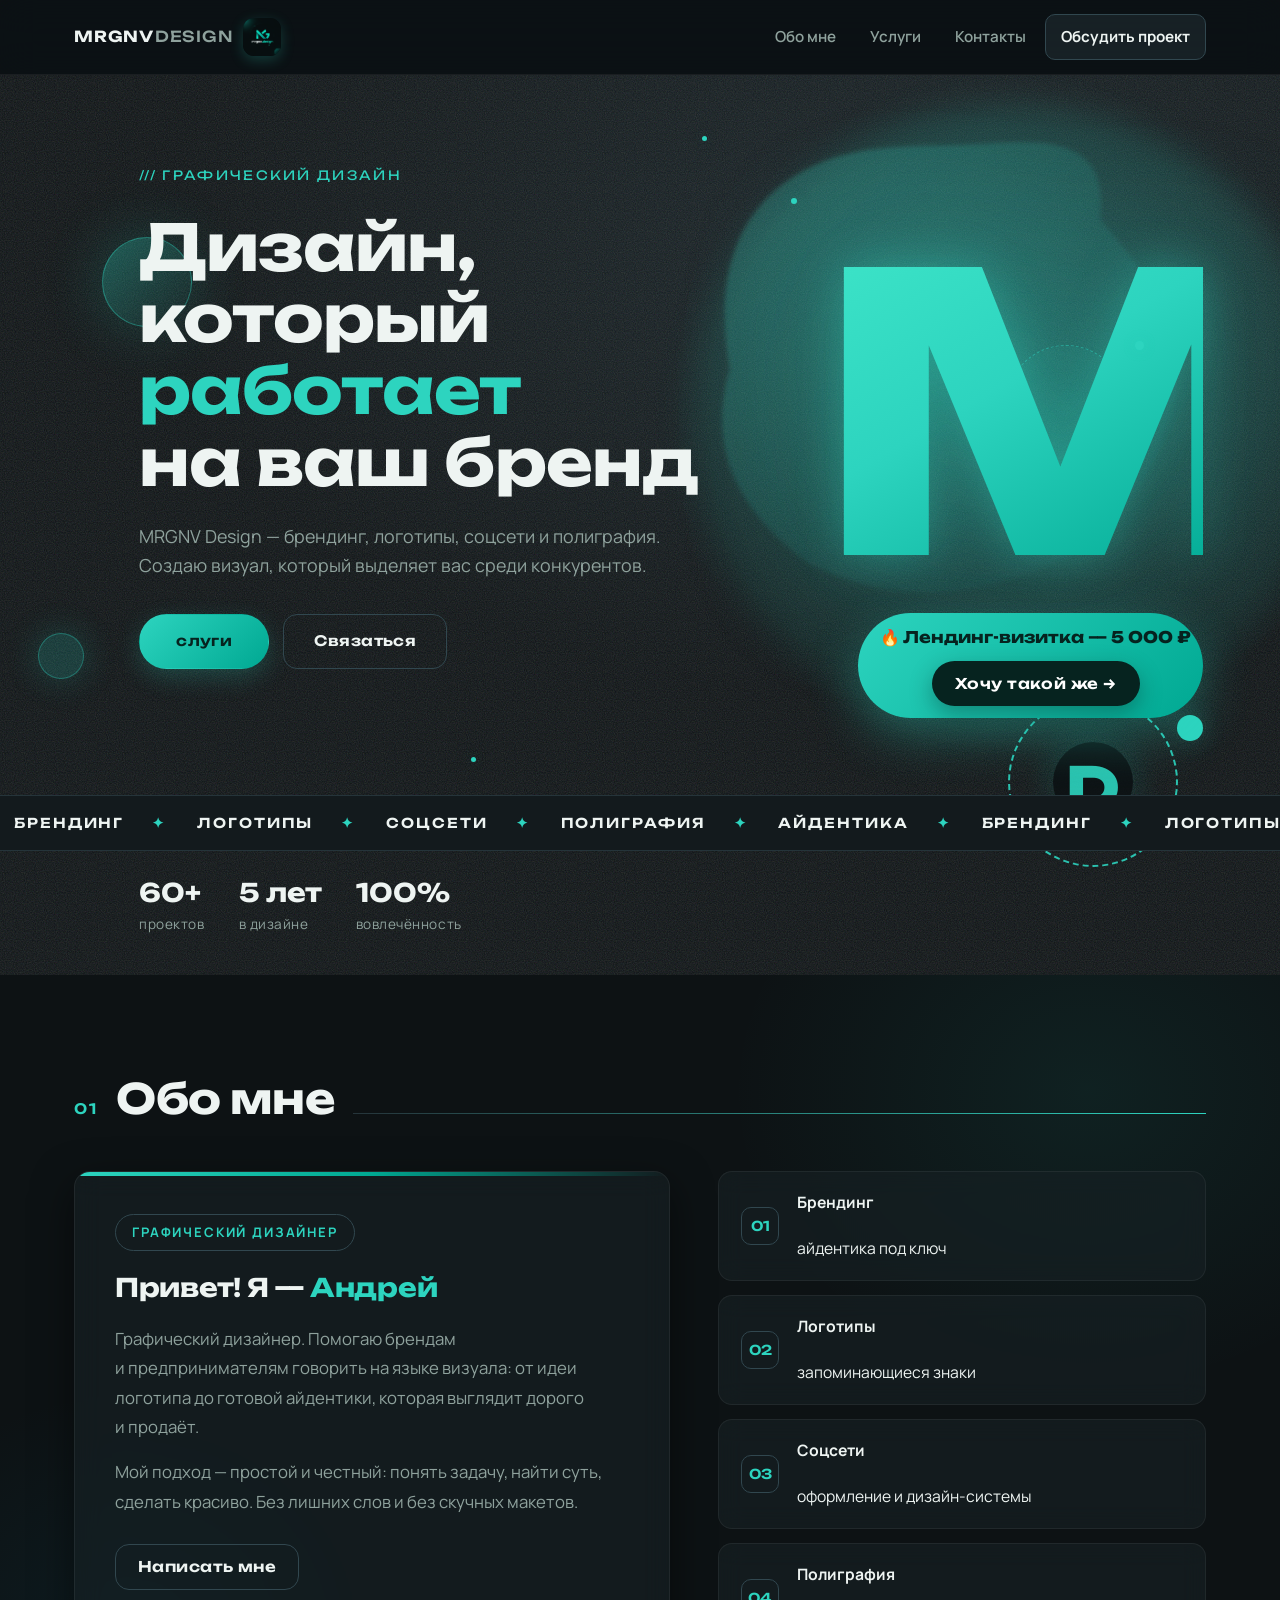
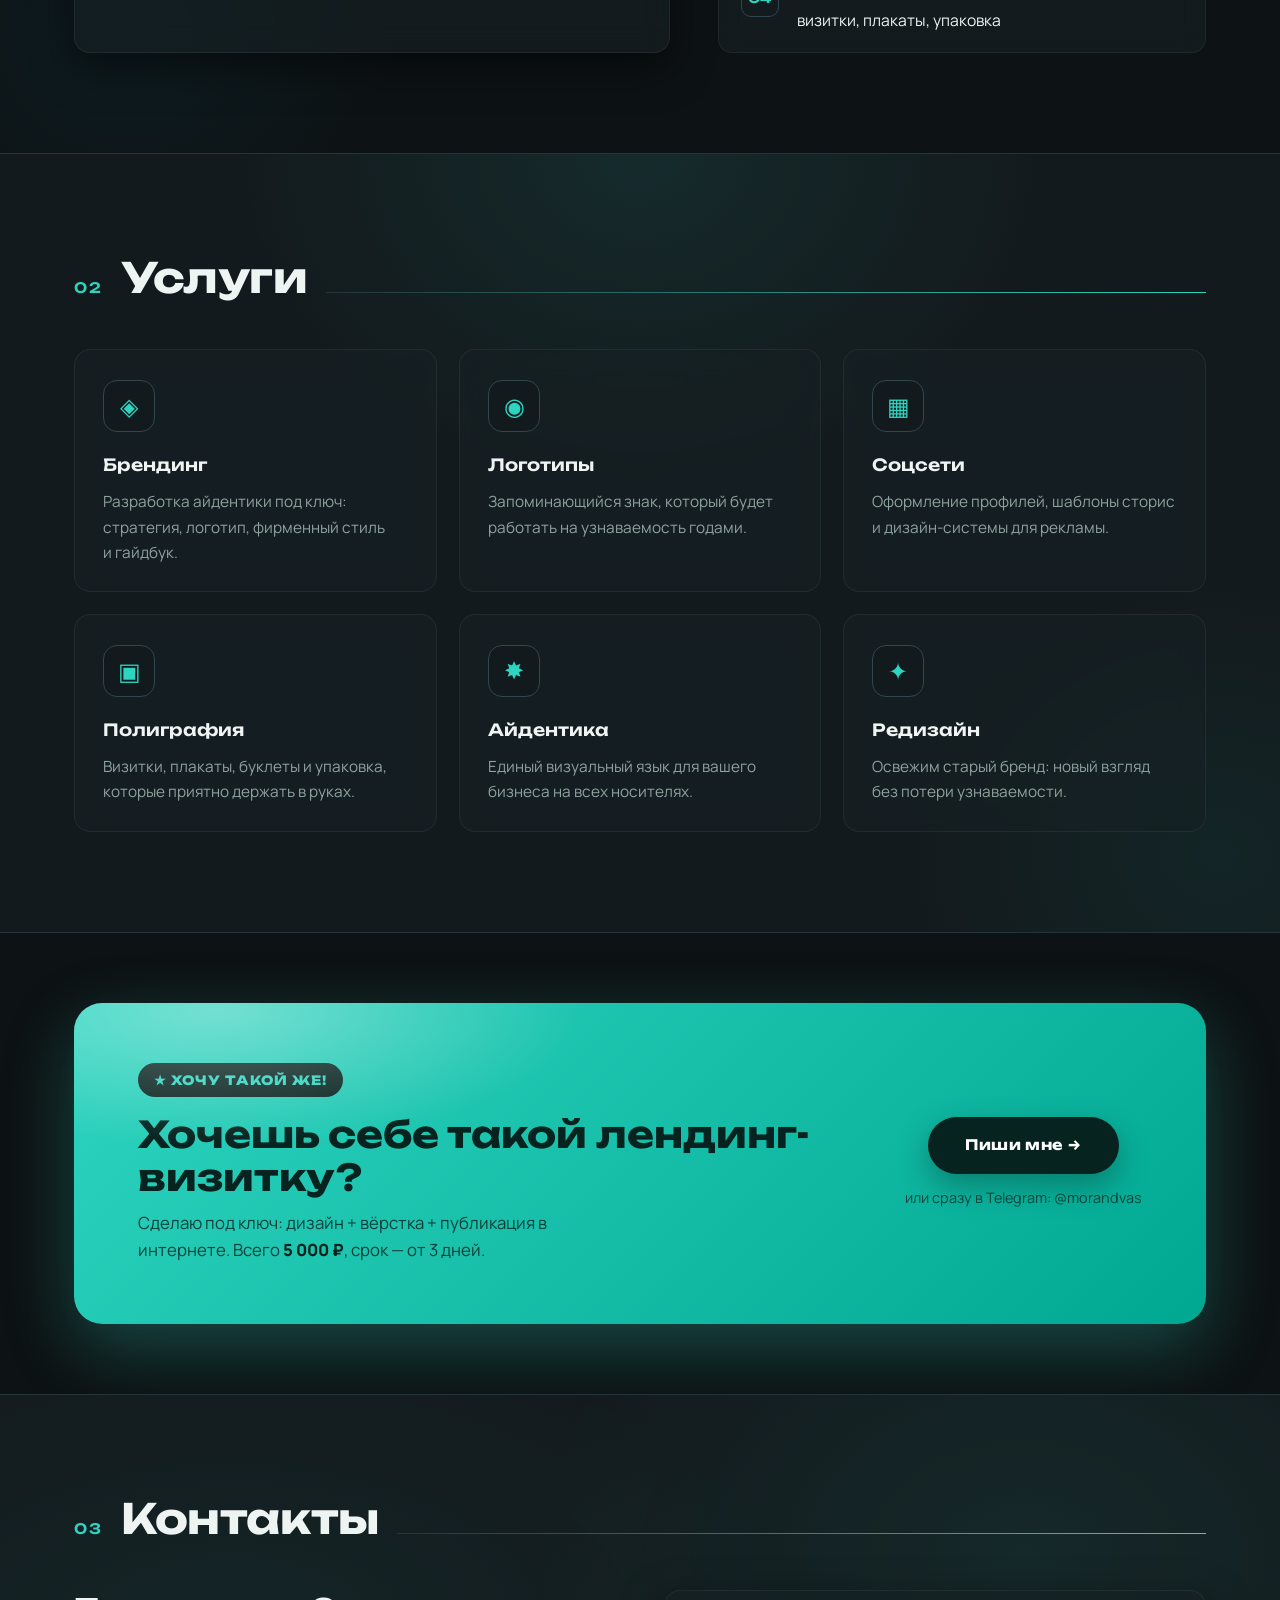
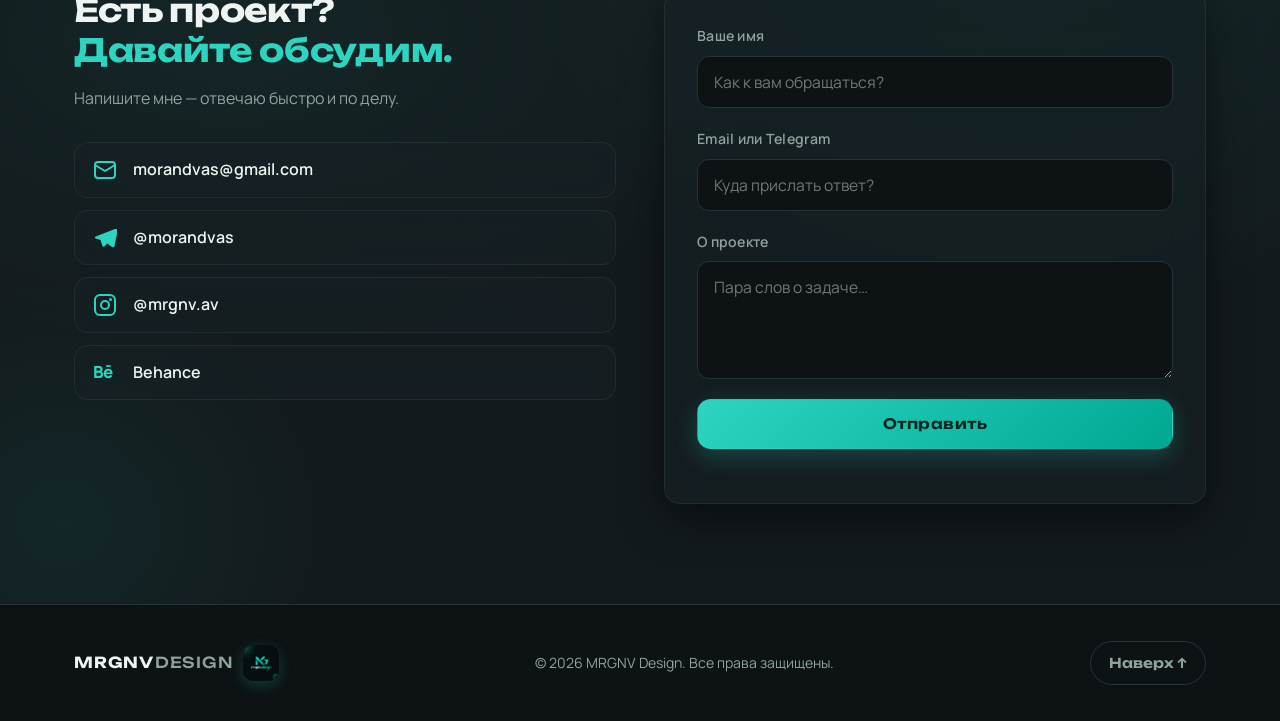
==== index.html @ 43f5c0a2 "feat: remove works section, renumber sections" ====
<!DOCTYPE html>
<html lang="ru">
<head>
  <meta charset="UTF-8">
  <meta name="viewport" content="width=device-width, initial-scale=1.0">
  <title>MRGNV Design — графический дизайн</title>
  <meta name="description" content="MRGNV Design — брендинг, логотипы и графический дизайн, который работает на ваш бизнес.">

  <!-- Шрифты -->
  <link rel="preconnect" href="https://fonts.googleapis.com">
  <link rel="preconnect" href="https://fonts.gstatic.com" crossorigin>
  <link href="https://fonts.googleapis.com/css2?family=Unbounded:wght@400;500;600;700;800&family=Manrope:wght@400;500;600;700;800&display=swap" rel="stylesheet">

  <!-- Стили -->
  <link rel="stylesheet" href="css/style.css">

  <!-- Favicon (логотип) -->
  <link rel="icon" href="img/logo.png">
</head>
<body>

  <!-- ══════════════ ШАПКА ══════════════ -->
  <header class="header" id="header">
    <div class="container header__inner">
      <a href="#hero" class="logo" aria-label="MRGNV Design — на главную">
        <img src="img/logo.png" alt="Логотип MRGNV Design" class="logo__img" width="38" height="38">
        <span class="logo__text">MRGNV<em>DESIGN</em></span>
      </a>

      <nav class="nav" id="nav" aria-label="Основная навигация">
        <a class="nav__link" href="#about">Обо мне</a>
        <a class="nav__link" href="#services">Услуги</a>
        <a class="nav__link" href="#contacts">Контакты</a>
        <a class="nav__link nav__cta" href="#contacts">Обсудить проект</a>
      </nav>

      <button class="burger" id="burger" aria-label="Открыть меню" aria-expanded="false">
        <span></span><span></span><span></span>
      </button>
    </div>
  </header>

  <!-- ══════════════ HERO ══════════════ -->
  <section class="hero" id="hero">
    <div class="grain" aria-hidden="true"></div>
    <div class="hero__spotlight" aria-hidden="true"></div>

    <div class="hero__shapes" aria-hidden="true">
      <span class="shape shape--1" data-depth="26"><span class="shape__core"></span></span>
      <span class="shape shape--2" data-depth="38"><span class="shape__core"></span></span>
      <span class="shape shape--3" data-depth="22"><span class="shape__core"></span></span>
      <span class="shape shape--4" data-depth="46"><span class="shape__core"></span></span>
    </div>

    <div class="hero__blob" aria-hidden="true">
      <svg viewBox="0 0 520 520" xmlns="http://www.w3.org/2000/svg">
        <defs>
          <linearGradient id="blobGrad" x1="0%" y1="0%" x2="100%" y2="100%">
            <stop offset="0%" stop-color="#2dd4bf" stop-opacity="0.28"></stop>
            <stop offset="55%" stop-color="#14b8a6" stop-opacity="0.12"></stop>
            <stop offset="100%" stop-color="#0e7490" stop-opacity="0"></stop>
          </linearGradient>
        </defs>
        <path d="M380 90C430 150 470 200 455 270S400 400 330 435c-80 40-170 35-240 0C20 385-15 320 10 240-5 160 10 90 70 50 130 10 190 20 260 15c70-5 130-5 120 75z" fill="url(#blobGrad)"></path>
      </svg>
    </div>

    <!-- Большая бирюзовая «M» — центр композиции (как на референсе) -->
    <div class="hero__logomark" aria-hidden="true">
      <span class="logomark__aura"></span>
      <span class="logomark__letter">M</span>
      <span class="logomark__shine"></span>
    </div>

    <!-- Плавающие светящиеся частицы (как на референсе) -->
    <div class="hero__particles" aria-hidden="true">
      <i class="hero__particle" style="--x:62%;--y:14%;--s:6px;--d:9s;--dl:0s"></i>
      <i class="hero__particle" style="--x:89%;--y:30%;--s:9px;--d:11s;--dl:1.4s"></i>
      <i class="hero__particle" style="--x:37%;--y:76%;--s:5px;--d:8s;--dl:.7s"></i>
      <i class="hero__particle" style="--x:22%;--y:28%;--s:7px;--d:12s;--dl:2.2s"></i>
      <i class="hero__particle" style="--x:79%;--y:86%;--s:4px;--d:7.5s;--dl:1s"></i>
      <i class="hero__particle" style="--x:55%;--y:7%;--s:5px;--d:10s;--dl:3s"></i>
    </div>

    <div class="hero__badge-spin" aria-hidden="true">
      <span class="hero__badge-ring">D</span>
    </div>

    <!-- Оффер-пилюля прямо под большой «M» (только широкие экраны) -->
    <div class="hero__offer">
      <p class="hero__offer-text">🔥 Лендинг-визитка — <strong>5&nbsp;000&nbsp;₽</strong></p>
      <a class="btn hero__offer-btn" href="#contacts">Хочу такой же →</a>
    </div>

    <div class="container hero__inner">
      <p class="hero__tagline">/// графический дизайн</p>

      <h1 class="hero__title">
        Дизайн,<br>
        который <span class="accent">работает</span><br>
        на ваш бренд
      </h1>

      <p class="hero__sub">
        MRGNV&nbsp;Design — брендинг, логотипы, соцсети и&nbsp;полиграфия.
        Создаю визуал, который выделяет вас среди конкурентов.
      </p>

      <div class="hero__actions">
        <a class="btn btn--primary" href="#services">слуги</a>
        <a class="btn btn--ghost" href="#contacts">Связаться</a>
      </div>
    </div>

    <div class="hero__marquee" aria-hidden="true">
      <div class="marquee__track">
        <span>БРЕНДИНГ</span><span>✦</span>
        <span>ЛОГОТИПЫ</span><span>✦</span>
        <span>СОЦСЕТИ</span><span>✦</span>
        <span>ПОЛИГРАФИЯ</span><span>✦</span>
        <span>АЙДЕНТИКА</span><span>✦</span>
        <span>БРЕНДИНГ</span><span>✦</span>
        <span>ЛОГОТИПЫ</span><span>✦</span>
        <span>СОЦСЕТИ</span><span>✦</span>
        <span>ПОЛИГРАФИЯ</span><span>✦</span>
        <span>АЙДЕНТИКА</span><span>✦</span>
      </div>
    </div>

    <div class="hero__stats">
      <div class="stat"><strong>60+</strong><span>проектов</span></div>
      <div class="stat"><strong>5 лет</strong><span>в дизайне</span></div>
      <div class="stat"><strong>100%</strong><span>вовлечённость</span></div>
    </div>
  </section>

  <!-- ══════════════ CTA-ПОЛОСА (сразу после главного экрана) ══════════════ -->
  <div class="cta cta--slim">
    <div class="container">
      <div class="cta__plate cta__plate--slim reveal">
        <p class="cta__slim-text">🔥 <strong>Лендинг-визитка под ключ</strong> — всего за <strong class="cta__price">5&nbsp;000&nbsp;₽</strong></p>
        <a class="btn cta__btn" href="#contacts">Хочу такой же →</a>
      </div>
    </div>
  </div>

<!-- ══════════════ ОБО МНЕ ══════════════ -->
  <section class="section about" id="about">
    <div class="container">
      <div class="section__head">
        <span class="section__num">01</span>
        <h2 class="section__title">Обо мне</h2>
        <span class="section__line" aria-hidden="true"></span>
      </div>

      <div class="about__grid">
        <div class="about__card">
          <span class="about__role">Графический дизайнер</span>
          <h3 class="about__name">Привет! Я — <span class="accent">Андрей</span></h3>
          <p class="about__text">
            Графический дизайнер. Помогаю брендам и&nbsp;предпринимателям
            говорить на&nbsp;языке визуала: от&nbsp;идеи логотипа до&nbsp;готовой
            айдентики, которая выглядит дорого и&nbsp;продаёт.
          </p>
          <p class="about__text">
            Мой подход — простой и&nbsp;честный: понять задачу, найти суть,
            сделать красиво. Без лишних слов и&nbsp;без скучных макетов.
          </p>
          <a class="btn btn--ghost btn--sm" href="#contacts">Написать мне</a>
        </div>

        <div class="about__facts">
          <div class="fact"><span class="fact__num">01</span><p><strong>Брендинг</strong><br>айдентика под ключ</p><span class="fact__arrow">→</span></div>
          <div class="fact"><span class="fact__num">02</span><p><strong>Логотипы</strong><br>запоминающиеся знаки</p><span class="fact__arrow">→</span></div>
          <div class="fact"><span class="fact__num">03</span><p><strong>Соцсети</strong><br>оформление и дизайн-системы</p><span class="fact__arrow">→</span></div>
          <div class="fact"><span class="fact__num">04</span><p><strong>Полиграфия</strong><br>визитки, плакаты, упаковка</p><span class="fact__arrow">→</span></div>
        </div>
      </div>
    </div>
  </section>

  <!-- ══════════════ УСЛУГИ ══════════════ -->
  <section class="section services" id="services">
    <div class="container">
      <div class="section__head">
        <span class="section__num">02</span>
        <h2 class="section__title">Услуги</h2>
        <span class="section__line" aria-hidden="true"></span>
      </div>

      <div class="services__grid">

        <article class="service-card reveal">
          <span class="service-card__icon" aria-hidden="true">◈</span>
          <h3 class="service-card__title">Брендинг</h3>
          <p class="service-card__text">Разработка айдентики под ключ: стратегия, логотип, фирменный стиль и&nbsp;гайдбук.</p>
        </article>

        <article class="service-card reveal">
          <span class="service-card__icon" aria-hidden="true">◉</span>
          <h3 class="service-card__title">Логотипы</h3>
          <p class="service-card__text">Запоминающийся знак, который будет работать на&nbsp;узнаваемость годами.</p>
        </article>

        <article class="service-card reveal">
          <span class="service-card__icon" aria-hidden="true">▦</span>
          <h3 class="service-card__title">Соцсети</h3>
          <p class="service-card__text">Оформление профилей, шаблоны сторис и&nbsp;дизайн-системы для&nbsp;рекламы.</p>
        </article>

        <article class="service-card reveal">
          <span class="service-card__icon" aria-hidden="true">▣</span>
          <h3 class="service-card__title">Полиграфия</h3>
          <p class="service-card__text">Визитки, плакаты, буклеты и&nbsp;упаковка, которые приятно держать в&nbsp;руках.</p>
        </article>

        <article class="service-card reveal">
          <span class="service-card__icon" aria-hidden="true">✸</span>
          <h3 class="service-card__title">Айдентика</h3>
          <p class="service-card__text">Единый визуальный язык для&nbsp;вашего бизнеса на&nbsp;всех носителях.</p>
        </article>

        <article class="service-card reveal">
          <span class="service-card__icon" aria-hidden="true">✦</span>
          <h3 class="service-card__title">Редизайн</h3>
          <p class="service-card__text">Освежим старый бренд: новый взгляд без&nbsp;потери узнаваемости.</p>
        </article>

      </div>
    </div>
  </section>

  <!-- CTA-ПЛАШКА -->
  <section class="cta" aria-label="Заказать лендинг-визитку">
    <div class="container">
      <div class="cta__plate reveal">
        <div class="cta__text">
          <span class="cta__tag">★ Хочу такой же!</span>
          <h2 class="cta__title">Хочешь себе такой лендинг-визитку?</h2>
          <p class="cta__sub">Сделаю под ключ: дизайн + вёрстка + публикация в интернете. Всего <strong>5&nbsp;000&nbsp;₽</strong>, срок — от 3&nbsp;дней.</p>
        </div>
        <div class="cta__actions">
          <a class="btn cta__btn" href="#contacts">Пиши мне →</a>
          <a class="cta__tg" href="https://t.me/morandvas" target="_blank" rel="noopener">или сразу в Telegram: @morandvas</a>
        </div>
      </div>
    </div>
  </section>

<!-- ══════════════ КОНТАКТЫ ══════════════ -->
  <section class="section contacts" id="contacts">
    <div class="container">
      <div class="section__head">
        <span class="section__num">03</span>
        <h2 class="section__title">Контакты</h2>
        <span class="section__line" aria-hidden="true"></span>
      </div>

      <div class="contacts__grid">
        <div class="contacts__info">
          <h3 class="contacts__heading">Есть проект?<br><span class="accent">Давайте обсудим.</span></h3>
          <p class="contacts__text">Напишите мне — отвечаю быстро и&nbsp;по&nbsp;делу.</p>

          <ul class="contacts__list">
            <li>
              <a href="mailto:morandvas@gmail.com">
                <svg class="contact__icon" viewBox="0 0 24 24" fill="none" stroke="currentColor" stroke-width="2" stroke-linecap="round" stroke-linejoin="round" aria-hidden="true">
                  <rect x="2" y="4" width="20" height="16" rx="3"></rect>
                  <path d="m2 7 10 6L22 7"></path>
                </svg>
                <span>morandvas@gmail.com</span>
              </a>
            </li>
            <li>
              <a href="https://t.me/morandvas" target="_blank" rel="noopener">
                <svg class="contact__icon" viewBox="0 0 24 24" fill="currentColor" aria-hidden="true">
                  <path d="M21.9 4.1 2.7 11.4c-1.1.4-1 1.9.1 2.2l4.7 1.5 1.8 5.7c.3 1 1.6 1.2 2.3.4l2.6-2.7 4.8 3.6c.9.7 2.3.2 2.5-1l3.1-15.3c.2-1.2-1-2.2-1.6-1.7z"></path>
                </svg>
                <span>@morandvas</span>
              </a>
            </li>
            <li>
              <a href="https://instagram.com/mrgnv.av" target="_blank" rel="noopener">
                <svg class="contact__icon" viewBox="0 0 24 24" fill="none" stroke="currentColor" stroke-width="2" stroke-linecap="round" stroke-linejoin="round" aria-hidden="true">
                  <rect x="2" y="2" width="20" height="20" rx="5"></rect>
                  <circle cx="12" cy="12" r="4"></circle>
                  <circle cx="17.5" cy="6.5" r="0.5" fill="currentColor"></circle>
                </svg>
                <span>@mrgnv.av</span>
              </a>
            </li>
            <li>
              <a href="https://www.behance.net/andrewmorgunov" target="_blank" rel="noopener">
                <span class="contact__icon contact__icon--be" aria-hidden="true">Bē</span>
                <span>Behance</span>
              </a>
            </li>
          </ul>
        </div>

        <form class="contacts__form" id="contact-form" novalidate>
          <!-- honeypot: спам-боты заполняют это поле, люди его не видят -->
          <input type="text" name="_gotcha" tabindex="-1" autocomplete="off" aria-hidden="true" style="position:absolute;left:-9999px;height:0;overflow:hidden">
          <div class="field">
            <label for="name">Ваше имя</label>
            <input type="text" id="name" name="name" placeholder="Как к вам обращаться?" required>
          </div>
          <div class="field">
            <label for="email">Email или Telegram</label>
            <input type="text" id="email" name="email" placeholder="Куда прислать ответ?" required>
          </div>
          <div class="field">
            <label for="message">О проекте</label>
            <textarea id="message" name="message" rows="4" placeholder="Пара слов о задаче…" required></textarea>
          </div>
          <button class="btn btn--primary" type="submit">Отправить</button>
          <p class="form__status" role="status"></p>
        </form>
      </div>
    </div>
  </section>

  <!-- ══════════════ ПОДВАЛ ══════════════ -->
  <footer class="footer">
    <div class="container footer__inner">
      <a href="#hero" class="logo logo--footer" aria-label="MRGNV Design — наверх">
        <img src="img/logo.png" alt="Логотип MRGNV Design" class="logo__img" width="36" height="36">
        <span class="logo__text">MRGNV<em>DESIGN</em></span>
      </a>
      <p class="footer__copy">© <span id="year">2025</span> MRGNV Design. Все права защищены.</p>
      <a class="footer__top" href="#hero">Наверх ↑</a>
    </div>
  </footer>

  <!-- Скрипты -->
  <script src="js/main.js"></script>
</body>
</html>
---- css/style.css ----
/* ═══════════════════════════════════════════════
   MRGNV Design — стили лендинга v2
   Акцент: бирюзовый #2dd4bf
   ═══════════════════════════════════════════════ */

/* ── Переменные ─────────────────────────────── */
:root {
  --bg:        #0d1214;
  --bg-soft:   #131a1d;
  --surface:   rgba(23, 32, 36, 0.66);
  --surface-2: rgba(28, 40, 45, 0.72);
  --surface-solid: #172024;
  --glass:     rgba(255, 255, 255, 0.03);
  --glass-line: rgba(255, 255, 255, 0.06);
  --border:    #25343a;
  --border-2:  #31474f;
  --text:      #eef4f2;
  --muted:     #8fa29d;
  --accent:    #2dd4bf;
  --accent-2:  #00a892;
  --accent-glow: rgba(45, 212, 191, 0.22);
  --radius:    16px;
  --font:      "Manrope", "Segoe UI", Arial, sans-serif;
  --font-display: "Unbounded", "Manrope", Arial, sans-serif;
  --shadow:    0 14px 40px rgba(0, 0, 0, 0.5);
  --ease:      cubic-bezier(0.22, 1, 0.36, 1);
}

/* ── Сброс и база ───────────────────────────── */
*,
*::before,
*::after { box-sizing: border-box; }

html { scroll-behavior: smooth; }

body {
  margin: 0;
  font-family: var(--font);
  background: var(--bg);
  color: var(--text);
  -webkit-font-smoothing: antialiased;
  text-rendering: optimizeLegibility;
  line-height: 1.6;
  overflow-x: hidden;
}

::selection { background: var(--accent); color: #06231f; }

img { max-width: 100%; display: block; }
a { color: inherit; text-decoration: none; }

.container {
  width: 100%;
  max-width: 1180px;
  margin: 0 auto;
  padding: 0 24px;
}

.section > .container {
  position: relative;
  z-index: 1;
}

/* чтобы анкоры не уезжали под sticky-шапку */
section[id] { scroll-margin-top: 84px; }

/* ── Утилиты ────────────────────────────────── */
.accent { color: var(--accent); }

.reveal {
  opacity: 0;
  transform: translateY(30px);
  transition: opacity 0.7s var(--ease), transform 0.7s var(--ease);
}
.reveal.is-visible {
  opacity: 1;
  transform: none;
}

/* ── Кнопки ─────────────────────────────────── */
.btn {
  display: inline-block;
  font-family: var(--font-display);
  font-weight: 600;
  font-size: 0.9rem;
  letter-spacing: 0.03em;
  padding: 15px 30px;
  border-radius: 14px;
  border: 1px solid transparent;
  cursor: pointer;
  transition: transform 0.25s var(--ease), background 0.25s var(--ease),
              color 0.25s var(--ease), box-shadow 0.25s var(--ease),
              border-color 0.25s var(--ease);
}

.btn--primary {
  background: linear-gradient(135deg, var(--accent) 0%, var(--accent-2) 100%);
  color: #06231f;
  box-shadow: 0 8px 24px var(--accent-glow);
}
.btn--primary:hover {
  transform: translateY(-3px);
  box-shadow: 0 14px 34px var(--accent-glow);
}

.btn--ghost {
  background: transparent;
  color: var(--text);
  border-color: var(--border-2);
}
.btn--ghost:hover {
  border-color: var(--accent);
  color: var(--accent);
  transform: translateY(-3px);
}

.btn--sm { padding: 10px 22px; font-size: 0.92rem; }

/* ── Шапка ──────────────────────────────────── */
.header {
  position: sticky;
  top: 0;
  z-index: 100;
  background: rgba(13, 18, 20, 0.6);
  backdrop-filter: blur(18px) saturate(1.4);
  -webkit-backdrop-filter: blur(18px) saturate(1.4);
  border-bottom: 1px solid var(--glass-line);
}

.header__inner {
  display: flex;
  align-items: center;
  justify-content: space-between;
  gap: 20px;
  padding-top: 14px;
  padding-bottom: 14px;
}

.logo {
  display: inline-flex;
  align-items: center;
  gap: 11px;
  flex-direction: row-reverse;
}

.logo__img {
  display: block;
  width: 38px;
  height: 38px;
  border-radius: 11px;
  object-fit: contain;
  box-shadow: 0 4px 14px var(--accent-glow);
  transition: transform 0.35s ease, box-shadow 0.35s ease;
}
.logo:hover .logo__img,
.logo:focus-visible .logo__img {
  transform: rotate(-8deg) scale(1.06);
  box-shadow: 0 6px 20px var(--accent-glow);
}

.logo--footer .logo__img {
  width: 36px;
  height: 36px;
  border-radius: 10px;
}

.logo__text {
  font-family: var(--font-display);
  font-weight: 700;
  font-size: 0.95rem;
  letter-spacing: 0.05em;
}
.logo__text em {
  font-style: normal;
  font-weight: 500;
  color: var(--muted);
  margin-left: 1px;
}

.nav {
  display: flex;
  align-items: center;
  gap: 4px;
}

.nav__link {
  font-size: 0.95rem;
  font-weight: 600;
  padding: 10px 15px;
  border-radius: 10px;
  color: var(--muted);
  transition: color 0.2s ease, background 0.2s ease;
}
.nav__link:hover { color: var(--text); background: var(--surface); }
.nav__link.is-active { color: var(--accent); }

.nav__cta {
  background: var(--surface-2);
  color: var(--text);
  border: 1px solid var(--border-2);
  font-weight: 700;
}
.nav__cta:hover { color: var(--accent); border-color: var(--accent); }

/* ── Бургер ─────────────────────────────────── */
.burger {
  display: none;
  flex-direction: column;
  justify-content: center;
  gap: 5px;
  width: 44px;
  height: 44px;
  background: none;
  border: 1px solid var(--border-2);
  border-radius: 10px;
  cursor: pointer;
}
.burger span {
  width: 20px;
  height: 2px;
  background: var(--text);
  border-radius: 2px;
  transition: transform 0.25s ease, opacity 0.25s ease;
}
.burger.is-open span:nth-child(1) { transform: translateY(7px) rotate(45deg); }
.burger.is-open span:nth-child(2) { opacity: 0; }
.burger.is-open span:nth-child(3) { transform: translateY(-7px) rotate(-45deg); }
/* ── HERO ────────────────────────────────────── */
.hero {
  position: relative;
  overflow: hidden;
  min-height: 100vh;
  min-height: 100svh;
  display: flex;
  flex-direction: column;
  padding-top: 60px;
  background:
    radial-gradient(110% 90% at 72% 20%, #182327 0%, var(--bg) 55%),
    radial-gradient(60% 50% at 10% 90%, rgba(45, 212, 191, 0.08) 0%, transparent 60%),
    linear-gradient(180deg, var(--bg) 0%, #0a0f11 100%);
}

/* Ореол, следующий за курсором */
.hero__spotlight {
  position: absolute;
  inset: 0;
  pointer-events: none;
  z-index: 0;
  opacity: 0;
  transition: opacity 0.5s ease;
  background: radial-gradient(600px circle at 50% 50%, rgba(45, 212, 191, 0.13), transparent 65%);
}
.hero.is-on .hero__spotlight { opacity: 1; }

/* Плавающие сферы */
.hero__shapes {
  position: absolute;
  inset: 0;
  pointer-events: none;
  z-index: 1;
}

.shape {
  position: absolute;
  display: block;
}
.shape__core {
  display: block;
  border-radius: 50%;
  transition: transform 0.6s cubic-bezier(0.22, 1, 0.36, 1);
}

.shape--1 { top: 18%; left: 8%; animation: float-y 9s ease-in-out infinite; }
.shape--1 .shape__core {
  width: 90px; height: 90px;
  background: linear-gradient(135deg, rgba(45, 212, 191, 0.35), rgba(45, 212, 191, 0.05));
  border: 1px solid rgba(45, 212, 191, 0.4);
  box-shadow: 0 0 60px var(--accent-glow);
}

.shape--2 { top: 62%; left: 3%; animation: float-y 11s ease-in-out 1.2s infinite; }
.shape--2 .shape__core {
  width: 46px; height: 46px;
  background: rgba(45, 212, 191, 0.18);
  border: 1px solid rgba(45, 212, 191, 0.35);
  box-shadow: 0 0 34px var(--accent-glow);
}

.shape--3 { top: 30%; right: 12%; animation: float-y 10s ease-in-out 0.6s infinite; }
.shape--3 .shape__core {
  width: 120px; height: 120px;
  border: 1px dashed rgba(45, 212, 191, 0.5);
  background: radial-gradient(rgba(45, 212, 191, 0.12), transparent 70%);
  box-shadow: inset 0 0 50px rgba(45, 212, 191, 0.12);
}

.shape--4 { bottom: 26%; right: 6%; animation: float-y 12s ease-in-out 1.8s infinite; }
.shape--4 .shape__core {
  width: 26px; height: 26px;
  background: var(--accent);
  box-shadow: 0 0 24px var(--accent-glow);
}

@keyframes float-y {
  0%, 100% { transform: translateY(-18px); }
  50%      { transform: translateY(18px); }
}

/* Прозрачный абстрактный блоб */
.hero__blob {
  position: absolute;
  right: clamp(-60px, 4vw, 40px);
  top: 6%;
  width: min(60vw, 520px);
  height: auto;
  z-index: 1;
  pointer-events: none;
  filter: blur(2px) saturate(1.1);
  mix-blend-mode: screen;
  opacity: 0.9;
  animation: blob-morph 16s ease-in-out infinite alternate;
}
.hero__blob svg { width: 100%; height: auto; display: block; }

@keyframes blob-morph {
  0%   { transform: translate(0, 0) scale(1) rotate(0deg); }
  50%  { transform: translate(-26px, 20px) scale(1.06) rotate(6deg); }
  100% { transform: translate(18px, -14px) scale(0.96) rotate(-4deg); }
}

/* Большая бирюзовая «M» — центр композиции (по референсу) */
.hero__logomark {
  position: absolute;
  right: clamp(0px, 6vw, 90px);
  top: clamp(90px, 16vh, 200px);
  width: clamp(240px, 30vw, 560px);
  z-index: 1;
  pointer-events: none;
  will-change: transform;
}

.logomark__aura {
  position: absolute;
  left: -34%;
  right: -34%;
  top: -30%;
  bottom: -34%;
  border-radius: 50%;
  background: radial-gradient(120% 120% at 50% 40%, rgba(45, 212, 191, 0.32), rgba(45, 212, 191, 0.1) 42%, transparent 72%);
  filter: blur(16px);
  animation: aura-breathe 9s ease-in-out infinite alternate;
}

.logomark__letter {
  position: relative;
  z-index: 1;
  display: block;
  text-align: center;
  font-family: var(--font-display);
  font-weight: 800;
  font-size: clamp(15rem, 30vw, 26rem);
  line-height: 1;
  letter-spacing: -0.06em;
  color: var(--accent); /* фолбэк, если градиент по тексту не поддержан */
  background: linear-gradient(150deg, #3fe6c9 0%, var(--accent) 45%, var(--accent-2) 100%);
  -webkit-background-clip: text;
  background-clip: text;
  -webkit-text-fill-color: transparent;
  filter: drop-shadow(0 0 24px rgba(45, 212, 191, 0.4)) drop-shadow(0 0 80px rgba(45, 212, 191, 0.2));
  animation: mark-float 13s ease-in-out infinite;
}

.logomark__shine {
  position: absolute;
  inset: 0;
  overflow: hidden;
  border-radius: 30px;
  mix-blend-mode: screen;
  pointer-events: none;
}
.logomark__shine::after {
  content: "";
  position: absolute;
  top: -25%;
  left: -70%;
  width: 55%;
  height: 150%;
  background: linear-gradient(115deg, transparent 0%, rgba(255, 255, 255, 0.32) 50%, transparent 100%);
  transform: rotate(12deg);
  animation: shine-sweep 7.5s ease-in-out 1s infinite;
}

@keyframes mark-float {
  0%, 100% { transform: translateY(-16px); }
  50%      { transform: translateY(14px); }
}
@keyframes aura-breathe {
  from { opacity: 0.7; transform: scale(0.94); }
  to   { opacity: 1;   transform: scale(1.08); }
}
@keyframes shine-sweep {
  0%, 26% { transform: translateX(-70%) rotate(12deg); }
  60%, 100% { transform: translateX(290%) rotate(12deg); }
}

/* Плавающие светящиеся частицы (по референсу) */
.hero__particles {
  position: absolute;
  inset: 0;
  pointer-events: none;
  z-index: 1;
  will-change: transform;
}
.hero__particle {
  position: absolute;
  left: var(--x);
  top: var(--y);
  width: var(--s);
  height: var(--s);
  margin: calc(var(--s) / -2);
  border-radius: 50%;
  background: var(--accent);
  box-shadow: 0 0 14px var(--accent-glow);
  animation: particle-drift var(--d) ease-in-out var(--dl) infinite;
}

@keyframes particle-drift {
  0%, 100% { transform: translate(0, 0) scale(1);  opacity: 0.85; }
  25%      { transform: translate(12px, -16px) scale(1.3); opacity: 1; }
  60%      { transform: translate(-10px, 12px) scale(0.8); opacity: 0.5; }
}

/* Зернистость */
.grain {
  position: absolute;
  inset: 0;
  pointer-events: none;
  opacity: 0.5;
  background-image: url("data:image/svg+xml,%3Csvg xmlns='http://www.w3.org/2000/svg' width='120' height='120'%3E%3Cfilter id='n'%3E%3CfeTurbulence type='fractalNoise' baseFrequency='0.9' numOctaves='3' stitchTiles='stitch'/%3E%3C/filter%3E%3Crect width='120' height='120' filter='url(%23n)' opacity='0.35'/%3E%3C/svg%3E");
}

/* Вращающийся бейдж-буква D */
.hero__badge-spin {
  position: absolute;
  right: clamp(20px, 8vw, 120px);
  bottom: clamp(28px, 12vh, 140px);
  width: 170px;
  height: 170px;
  border-radius: 50%;
  border: 2px dashed var(--accent);
  display: grid;
  place-items: center;
  animation: spin 22s linear infinite;
  z-index: 1;
  opacity: 0.9;
}

.hero__badge-ring {
  font-family: var(--font-display);
  font-size: 3.6rem;
  font-weight: 800;
  color: var(--accent);
  width: 80px;
  height: 80px;
  display: grid;
  place-items: center;
  border-radius: 50%;
  background: var(--bg);
  box-shadow: 0 0 40px var(--accent-glow);
}

@keyframes spin {
  from { transform: rotate(0deg); }
  to   { transform: rotate(360deg); }
}

.hero__inner {
  position: relative;
  z-index: 2;
  flex: 1 1 auto;
  max-width: 720px;
  /* снимаем центрирование от .container; отступ слева — сдвигаем контент правее */
  margin-left: clamp(32px, 9vw, 180px);
  padding-top: 30px;
}

.hero__tagline {
  font-family: var(--font-display);
  font-size: 0.8rem;
  letter-spacing: 0.18em;
  text-transform: uppercase;
  color: var(--accent);
  margin: 0 0 26px;
}

.hero__title {
  font-family: var(--font-display);
  font-size: clamp(2rem, 6vw, 4rem);
  line-height: 1.12;
  font-weight: 700;
  letter-spacing: -0.015em;
  margin: 0 0 24px;
  text-wrap: balance;
}

.hero__sub {
  font-size: 1.12rem;
  color: var(--muted);
  max-width: 560px;
  margin: 0 0 34px;
}

.hero__actions {
  display: flex;
  flex-wrap: wrap;
  gap: 14px;
  margin-bottom: 0;
}

/* Кнопка-пилюля — как на референсе */
.hero__actions .btn--primary {
  border-radius: 999px;
  padding: 15px 36px;
}

/* Бегущая строка */
.hero__marquee {
  position: relative;
  z-index: 2;
  width: 100%;
  overflow: hidden;
  border-top: 1px solid var(--border);
  border-bottom: 1px solid var(--border);
  background: var(--bg-soft);
  padding: 14px 0;
  white-space: nowrap;
}

.marquee__track {
  display: inline-block;
  animation: marquee 34s linear infinite;
}
.marquee__track span {
  font-family: var(--font-display);
  font-size: 0.85rem;
  font-weight: 600;
  letter-spacing: 0.14em;
  text-transform: uppercase;
  color: var(--text);
  margin: 0 14px;
}
.marquee__track span:nth-child(even) { color: var(--accent); }

@keyframes marquee {
  from { transform: translateX(0); }
  to   { transform: translateX(-50%); }
}

/* Статистика */
.hero__stats {
  position: relative;
  z-index: 2;
  display: flex;
  flex-wrap: wrap;
  gap: 34px;
  justify-content: flex-start;
  /* выравниваем по контенту hero (тот же отступ, что у .hero__inner) */
  margin-left: clamp(32px, 9vw, 180px);
  padding: 22px 24px 40px;
}

.stat strong {
  display: block;
  font-family: var(--font-display);
  font-size: 1.6rem;
  font-weight: 700;
  color: var(--text);
}
.stat span {
  display: block;
  font-size: 0.85rem;
  color: var(--muted);
  letter-spacing: 0.04em;
}
/* ── Секции (общее) ─────────────────────────── */
.section {
  position: relative;
  padding: 100px 0;
}

/* Прозрачные свечения на фоне секций */
.section::before {
  content: "";
  position: absolute;
  inset: 0;
  pointer-events: none;
  z-index: 0;
}
.about::before {
  background:
    radial-gradient(40% 55% at 85% 15%, rgba(45, 212, 191, 0.08), transparent 70%),
    radial-gradient(30% 45% at 10% 85%, rgba(14, 116, 144, 0.1), transparent 70%);
}
.services::before {
  background:
    radial-gradient(45% 60% at 50% 0%, rgba(45, 212, 191, 0.09), transparent 70%),
    radial-gradient(35% 50% at 95% 90%, rgba(20, 184, 166, 0.07), transparent 70%);
}
.contacts::before {
  background:
    radial-gradient(55% 65% at 80% 20%, rgba(45, 212, 191, 0.08), transparent 70%),
    radial-gradient(30% 45% at 5% 90%, rgba(20, 184, 166, 0.08), transparent 70%);
}

.section--alt {
  background: var(--bg-soft);
  border-top: 1px solid var(--border);
  border-bottom: 1px solid var(--border);
}

.section__head {
  display: flex;
  align-items: baseline;
  gap: 18px;
  margin-bottom: 48px;
  flex-wrap: wrap;
}

.section__num {
  font-family: var(--font-display);
  font-weight: 600;
  color: var(--accent);
  font-size: 0.9rem;
  letter-spacing: 0.14em;
}

.section__title {
  font-family: var(--font-display);
  font-size: clamp(1.6rem, 4vw, 2.6rem);
  font-weight: 700;
  margin: 0;
  letter-spacing: -0.01em;
  line-height: 1.15;
}

.section__line {
  flex: 1;
  height: 1px;
  background: linear-gradient(90deg, var(--border) 0%, var(--accent) 100%);
}

.section__head--stacked {
  display: grid;
  grid-template-columns: 1fr auto;
  align-items: end;
  gap: 24px;
}
.section__head--stacked .section__note {
  margin: 0;
  max-width: 420px;
  text-align: right;
  font-size: 0.95rem;
}

.section__note {
  color: var(--muted);
  margin: 0 0 40px;
  font-size: 1rem;
}

/* ── ОБО МНЕ ────────────────────────────────── */
.about {
  background: var(--bg);
}

.about__grid {
  display: grid;
  grid-template-columns: 1.1fr 0.9fr;
  gap: 48px;
  align-items: stretch;
}

.about__card {
  background: var(--surface);
  border: 1px solid var(--glass-line);
  border-radius: var(--radius);
  padding: 42px 40px;
  box-shadow: var(--shadow);
  position: relative;
  overflow: hidden;
  backdrop-filter: blur(14px) saturate(1.3);
  -webkit-backdrop-filter: blur(14px) saturate(1.3);
}
.about__card::before {
  content: "";
  position: absolute;
  top: 0;
  left: 0;
  right: 0;
  height: 4px;
  background: linear-gradient(90deg, var(--accent), var(--accent-2), transparent);
}

.about__role {
  display: inline-block;
  font-size: 0.82rem;
  font-weight: 700;
  letter-spacing: 0.14em;
  text-transform: uppercase;
  color: var(--accent);
  border: 1px solid var(--border-2);
  border-radius: 999px;
  padding: 7px 16px;
  margin-bottom: 22px;
}

.about__name {
  font-family: var(--font-display);
  font-size: 1.6rem;
  font-weight: 700;
  margin: 0 0 20px;
  letter-spacing: -0.01em;
  line-height: 1.2;
}

.about__text {
  font-size: 1.05rem;
  line-height: 1.75;
  color: var(--muted);
  margin: 0 0 16px;
}
.about__text:last-of-type { margin-bottom: 28px; }

.about__facts {
  display: grid;
  gap: 14px;
  align-content: start;
}

.fact {
  display: grid;
  grid-template-columns: auto 1fr auto;
  align-items: center;
  gap: 18px;
  background: var(--surface);
  border: 1px solid var(--glass-line);
  border-radius: 14px;
  padding: 20px 22px;
  backdrop-filter: blur(12px) saturate(1.3);
  -webkit-backdrop-filter: blur(12px) saturate(1.3);
  transition: border-color 0.25s ease, transform 0.25s var(--ease), background 0.25s ease;
}
.fact:hover {
  border-color: var(--accent);
  transform: translateX(6px);
  background: var(--surface-2);
}

.fact__num {
  font-family: var(--font-display);
  font-weight: 600;
  color: var(--accent);
  font-size: 0.85rem;
  display: grid;
  place-items: center;
  width: 38px;
  height: 38px;
  border: 1px solid var(--border-2);
  border-radius: 10px;
}

.fact p {
  margin: 0;
  font-size: 0.98rem;
  line-height: 1.4;
}
.fact strong { color: var(--text); display: block; margin-bottom: 2px; }

.fact__arrow { color: var(--accent); font-weight: 800; opacity: 0; transform: translateX(-6px); transition: opacity 0.25s ease, transform 0.25s ease; }
.fact:hover .fact__arrow { opacity: 1; transform: none; }

/* ── УСЛУГИ ─────────────────────────────────── */
.services {
  background: var(--bg-soft);
  border-top: 1px solid var(--border);
  border-bottom: 1px solid var(--border);
}

.services__grid {
  display: grid;
  grid-template-columns: repeat(3, 1fr);
  gap: 22px;
}

.service-card {
  position: relative;
  background: var(--surface);
  border: 1px solid var(--glass-line);
  border-radius: var(--radius);
  padding: 30px 28px 26px;
  overflow: hidden;
  backdrop-filter: blur(14px) saturate(1.3);
  -webkit-backdrop-filter: blur(14px) saturate(1.3);
  transition: border-color 0.3s ease, transform 0.3s var(--ease), box-shadow 0.3s var(--ease);
}
.service-card::after {
  content: "";
  position: absolute;
  inset: 0 auto 0 0;
  width: 3px;
  background: linear-gradient(180deg, var(--accent), var(--accent-2));
  transform: scaleY(0);
  transform-origin: bottom;
  transition: transform 0.3s var(--ease);
}
.service-card:hover::after { transform: scaleY(1); }

.service-card:hover {
  border-color: var(--border-2);
  transform: translateY(-6px);
  box-shadow: var(--shadow);
}

.service-card__icon {
  display: grid;
  place-items: center;
  width: 52px;
  height: 52px;
  font-size: 1.5rem;
  color: var(--accent);
  border: 1px solid var(--border-2);
  border-radius: 14px;
  margin-bottom: 20px;
  background: var(--bg-soft);
  transition: background 0.3s ease, color 0.3s ease, transform 0.3s var(--ease);
}
.service-card:hover .service-card__icon {
  background: var(--accent);
  color: #06231f;
  transform: rotate(-6deg);
}

.service-card__title {
  font-family: var(--font-display);
  font-size: 1.05rem;
  font-weight: 600;
  margin: 0 0 10px;
}

.service-card__text {
  font-size: 0.96rem;
  color: var(--muted);
  line-height: 1.65;
  margin: 0;
}
/* ── CTA-ПЛАШКА ─────────────────────────────── */
.cta { padding: clamp(30px, 6vw, 70px) 0; }

.cta__plate {
  position: relative;
  overflow: hidden;
  display: flex;
  align-items: center;
  justify-content: space-between;
  gap: 40px;
  padding: clamp(36px, 6vw, 60px) clamp(28px, 5vw, 64px);
  border-radius: 28px;
  background: linear-gradient(135deg, var(--accent) 0%, var(--accent-2) 100%);
  color: #06231f;
  box-shadow: 0 24px 70px rgba(45, 212, 191, 0.28);
}

/* декоративный блик */
.cta__plate::after {
  content: "";
  position: absolute;
  inset: -40% 55% 55% -20%;
  background: radial-gradient(closest-side, rgba(255, 255, 255, 0.35), transparent);
  pointer-events: none;
}

.cta__tag {
  display: inline-block;
  margin-bottom: 16px;
  padding: 7px 16px;
  border-radius: 999px;
  background: #06231f;
  color: var(--accent);
  font-family: var(--font-display);
  font-size: 0.8rem;
  font-weight: 800;
  letter-spacing: 0.08em;
  text-transform: uppercase;
}

.cta__title {
  margin: 0 0 12px;
  font-family: var(--font-display);
  font-size: clamp(1.5rem, 3.4vw, 2.3rem);
  line-height: 1.15;
  color: #06231f;
}

.cta__sub {
  margin: 0;
  max-width: 46ch;
  font-size: 1.05rem;
  color: rgba(6, 35, 31, 0.82);
}
.cta__sub strong { color: #06231f; font-weight: 800; white-space: nowrap; }

.cta__actions { flex-shrink: 0; text-align: center; }

.cta__btn {
  display: inline-block;
  padding: 16px 36px;
  border-radius: 999px;
  background: #06231f;
  color: #ffffff;
  font-weight: 700;
  white-space: nowrap;
  box-shadow: 0 12px 30px rgba(6, 35, 31, 0.35);
  transition: transform 0.25s var(--ease), box-shadow 0.25s var(--ease);
}
.cta__btn:hover {
  transform: translateY(-3px);
  box-shadow: 0 18px 40px rgba(6, 35, 31, 0.45);
}

.cta__tg {
  display: block;
  margin-top: 12px;
  font-size: 0.9rem;
  color: rgba(6, 35, 31, 0.75);
  text-decoration: none;
  transition: color 0.2s ease;
}
.cta__tg:hover { color: #06231f; text-decoration: underline; }

@media (max-width: 760px) {
  .cta__plate {
    flex-direction: column;
    align-items: flex-start;
    gap: 24px;
  }
  .cta__actions { text-align: left; }
}

/* компактная полоса-оффер сразу после главного экрана */
.cta--slim { padding: 10px 0 clamp(20px, 4vw, 40px); }

.cta__plate--slim {
  flex-wrap: wrap;
  gap: 18px 32px;
  justify-content: space-between;
  padding: 20px 30px;
  border-radius: 18px;
}

.cta__slim-text {
  margin: 0;
  font-family: var(--font-display);
  font-size: clamp(1rem, 2.2vw, 1.2rem);
  color: #06231f;
}
.cta__slim-text strong { font-weight: 800; }
.cta__price {
  display: inline-block;
  padding: 2px 12px;
  margin-left: 4px;
  border-radius: 999px;
  background: #06231f;
  color: var(--accent) !important;
}

/* оффер-пилюля прямо под большой буквой «M» (только широкие экраны) */
.hero__offer { display: none; }

@media (min-width: 1100px) {
  .hero__offer {
    display: flex;
    align-items: center;
    gap: 16px;
    position: absolute;
    z-index: 2;
    /* те же координаты, что у .hero__logomark, + высота буквы → ровно под «M» */
    right: clamp(0px, 6vw, 90px);
    top: calc(clamp(90px, 16vh, 200px) + clamp(15rem, 30vw, 26rem) + 10px);
    padding: 12px 12px 12px 22px;
    border-radius: 999px;
    background: linear-gradient(135deg, var(--accent) 0%, var(--accent-2) 100%);
    box-shadow: 0 18px 50px rgba(45, 212, 191, 0.32);
  }

  /* на средне-широких экранах складываем пилюлю в колонку, чтобы не наезжала на текст */
  .hero__offer {
    flex-direction: column;
    align-items: center;
    gap: 10px;
    text-align: center;
  }

  .cta--slim { display: none; }
}

@media (min-width: 1360px) {
  .hero__offer { flex-direction: row; text-align: left; }
}

.hero__offer-text {
  margin: 0;
  font-family: var(--font-display);
  font-weight: 700;
  font-size: 1rem;
  color: #06231f;
}
.hero__offer-text strong { font-weight: 800; white-space: nowrap; }

.hero__offer-btn {
  padding: 10px 22px;
  border-radius: 999px;
  background: #06231f;
  color: #ffffff;
  font-size: 0.92rem;
  white-space: nowrap;
  box-shadow: 0 8px 22px rgba(6, 35, 31, 0.35);
}
.hero__offer-btn:hover {
  transform: translateY(-2px);
  box-shadow: 0 12px 28px rgba(6, 35, 31, 0.45);
}

/* ── КОНТАКТЫ ───────────────────────────────── */
.contacts {
  background:
    radial-gradient(70% 60% at 18% 30%, rgba(45, 212, 191, 0.06) 0%, transparent 65%),
    var(--bg-soft);
  border-top: 1px solid var(--border);
}

.contacts__grid {
  display: grid;
  grid-template-columns: 1fr 1fr;
  gap: 48px;
  align-items: start;
}

.contacts__heading {
  font-family: var(--font-display);
  font-size: clamp(1.5rem, 3vw, 2rem);
  font-weight: 700;
  margin: 0 0 16px;
  line-height: 1.25;
  letter-spacing: -0.01em;
}

.contacts__text {
  color: var(--muted);
  margin: 0 0 30px;
  max-width: 380px;
}

.contacts__list {
  list-style: none;
  margin: 0;
  padding: 0;
  display: grid;
  gap: 12px;
}
.contacts__list a {
  display: flex;
  align-items: center;
  gap: 16px;
  font-weight: 600;
  padding: 14px 18px;
  background: var(--surface);
  border: 1px solid var(--glass-line);
  border-radius: 14px;
  backdrop-filter: blur(12px) saturate(1.3);
  -webkit-backdrop-filter: blur(12px) saturate(1.3);
  transition: border-color 0.25s ease, transform 0.25s var(--ease), color 0.2s ease;
}
.contacts__list a:hover {
  border-color: var(--accent);
  color: var(--accent);
  transform: translateX(6px);
}

/* Иконки контактов */
.contact__icon {
  flex-shrink: 0;
  width: 24px;
  height: 24px;
  color: var(--accent);
  transition: transform 0.25s var(--ease), color 0.2s ease;
}
.contacts__list a:hover .contact__icon {
  transform: scale(1.15) rotate(-6deg);
  color: var(--text);
}

.contact__icon--be {
  font-family: "Manrope", Arial, sans-serif;
  font-weight: 800;
  font-size: 1.05rem;
  line-height: 24px;
  letter-spacing: -0.03em;
}

/* Форма */
.contacts__form {
  background: var(--surface);
  border: 1px solid var(--glass-line);
  border-radius: var(--radius);
  padding: 34px 32px;
  display: grid;
  gap: 20px;
  box-shadow: var(--shadow);
  backdrop-filter: blur(18px) saturate(1.4);
  -webkit-backdrop-filter: blur(18px) saturate(1.4);
}

.field { display: grid; gap: 8px; }

.field label {
  font-size: 0.88rem;
  font-weight: 600;
  color: var(--muted);
  letter-spacing: 0.02em;
}

.field input,
.field textarea {
  background: var(--bg);
  border: 1px solid var(--border);
  border-radius: 12px;
  color: var(--text);
  padding: 14px 16px;
  font-family: var(--font);
  font-size: 0.98rem;
  transition: border-color 0.25s ease, box-shadow 0.25s ease;
}
.field input:focus,
.field textarea:focus {
  outline: none;
  border-color: var(--accent);
  box-shadow: 0 0 0 3px var(--accent-glow);
}

.form__status { margin: 0; font-size: 0.92rem; color: var(--accent); }

/* ── ПОДВАЛ ─────────────────────────────────── */
.footer {
  border-top: 1px solid var(--border);
  background: var(--bg);
  padding: 36px 0;
}

.footer__inner {
  display: flex;
  align-items: center;
  justify-content: space-between;
  gap: 20px;
  flex-wrap: wrap;
}

.footer__copy { color: var(--muted); font-size: 0.88rem; margin: 0; }

.footer__top {
  font-family: var(--font-display);
  font-weight: 600;
  font-size: 0.85rem;
  color: var(--muted);
  padding: 10px 18px;
  border: 1px solid var(--border);
  border-radius: 999px;
  transition: border-color 0.25s ease, color 0.2s ease;
}
.footer__top:hover { color: var(--accent); border-color: var(--accent); }
/* ── АДАПТИВНОСТЬ ───────────────────────────── */
@media (max-width: 980px) {
  .services__grid { grid-template-columns: repeat(2, 1fr); }
  .about__grid { grid-template-columns: 1fr; }
  .contacts__grid { grid-template-columns: 1fr; }
  .section__head--stacked { grid-template-columns: 1fr; }
  .section__head--stacked .section__note { text-align: left; }
}

@media (max-width: 760px) {
  .section { padding: 72px 0; }

  .nav {
    position: fixed;
    inset: 0 0 auto 0;
    top: 100%; /* строго под шапкой при любой её высоте */
    background: var(--bg);
    border-bottom: 1px solid var(--border);
    flex-direction: column;
    align-items: flex-start;
    padding: 18px 24px;
    gap: 6px;
    transform: translateY(-130%);
    transition: transform 0.3s var(--ease);
    z-index: 99;
  }
  .nav.is-open { transform: translateY(0); }

  .nav__link { width: 100%; padding: 13px 14px; }
  .nav__cta { text-align: center; }

  .burger { display: flex; }

  .hero__title { font-size: clamp(1.9rem, 9vw, 2.6rem); }
  .hero__badge-spin { display: none; }
  .hero__logomark { opacity: 0.35; top: 22%; width: clamp(150px, 40vw, 260px); }
  .hero__particles { opacity: 0.55; }
  .stat strong { font-size: 1.5rem; }

  /* на телефонах убираем большой сдвиг hero-контента вправо */
  .hero__inner,
  .hero__stats { margin-left: 0; }

  /* iOS зумит поля с font-size < 16px */
  .field input,
  .field textarea { font-size: 16px; }

  .services__grid { grid-template-columns: 1fr; }

  .about__card { padding: 32px 24px; }
  .contacts__form { padding: 26px 22px; }
}

@media (prefers-reduced-motion: reduce) {
  .hero__badge-spin,
  .marquee__track,
  .shape,
  .hero__blob,
  .hero__logomark,
  .hero__particle,
  .logomark__aura { animation: none; }
  .reveal { opacity: 1; transform: none; }
  * { transition-duration: 0.01ms !important; }
}
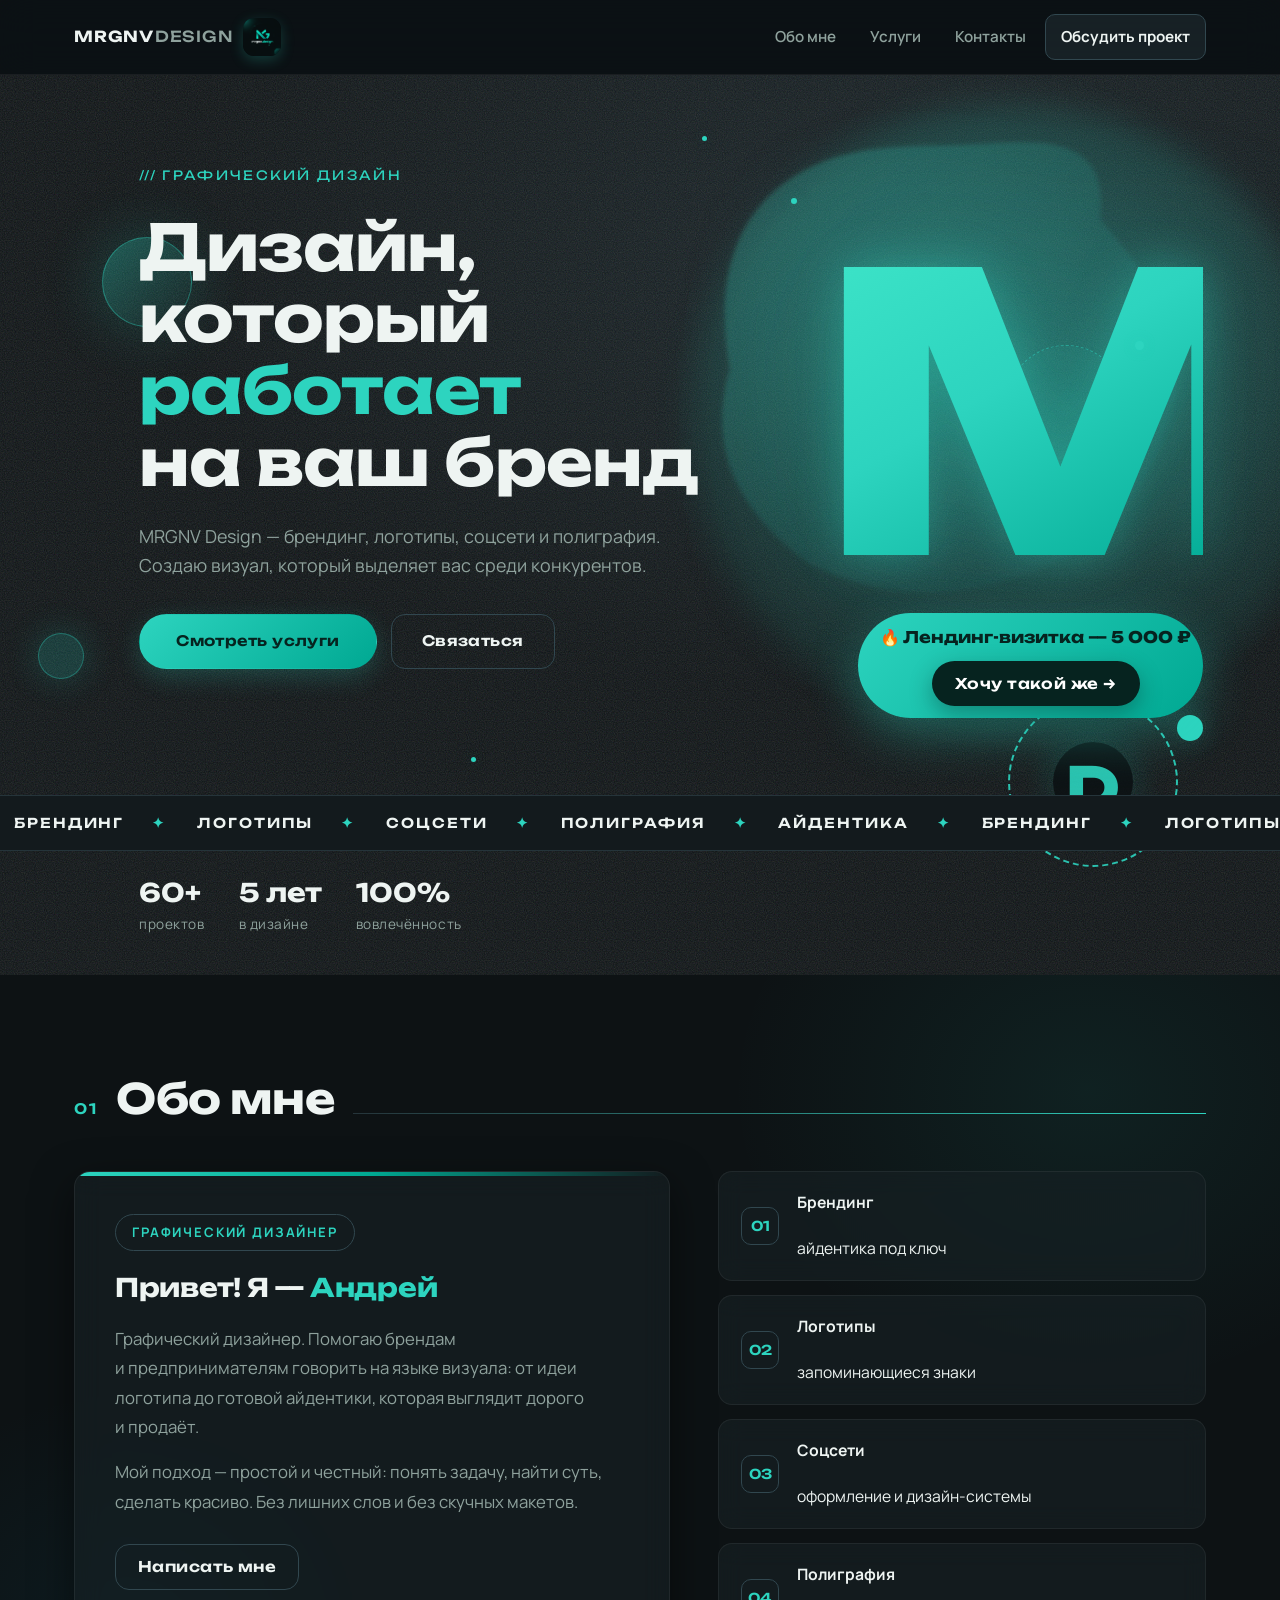
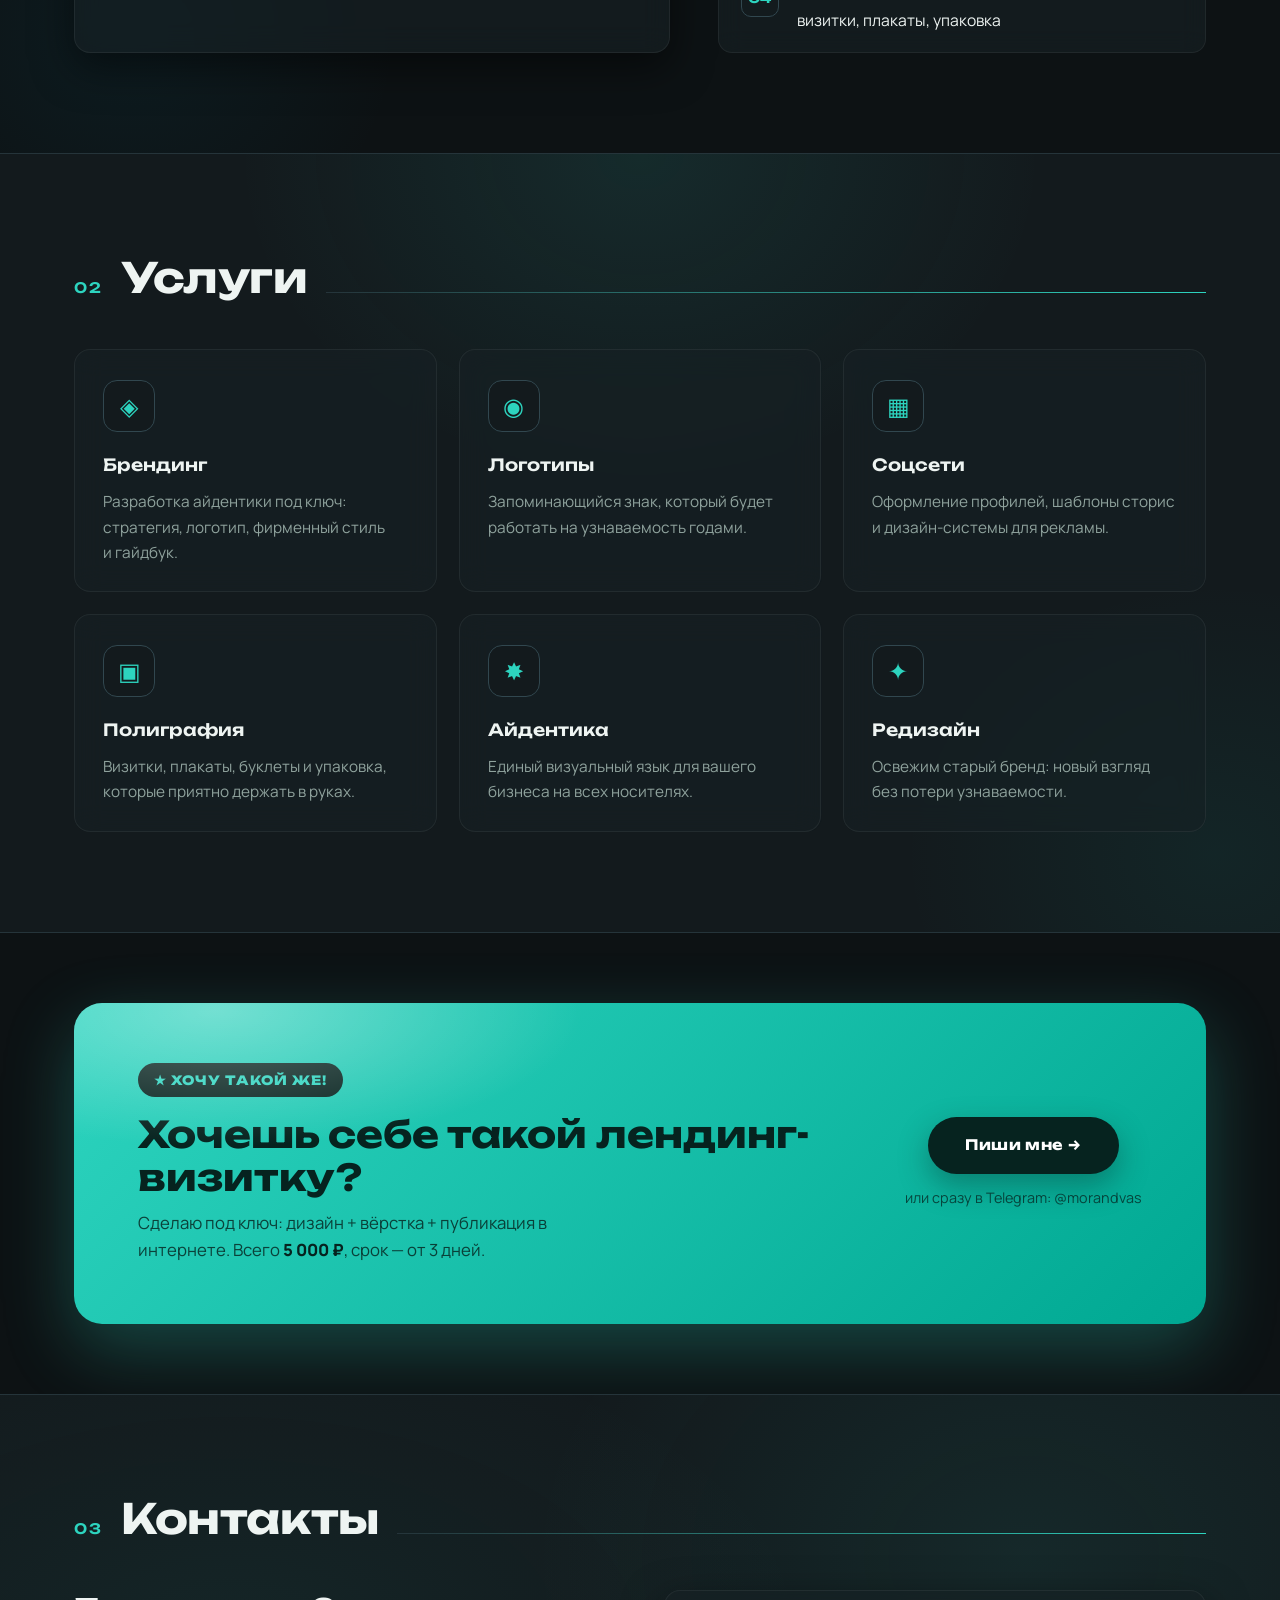
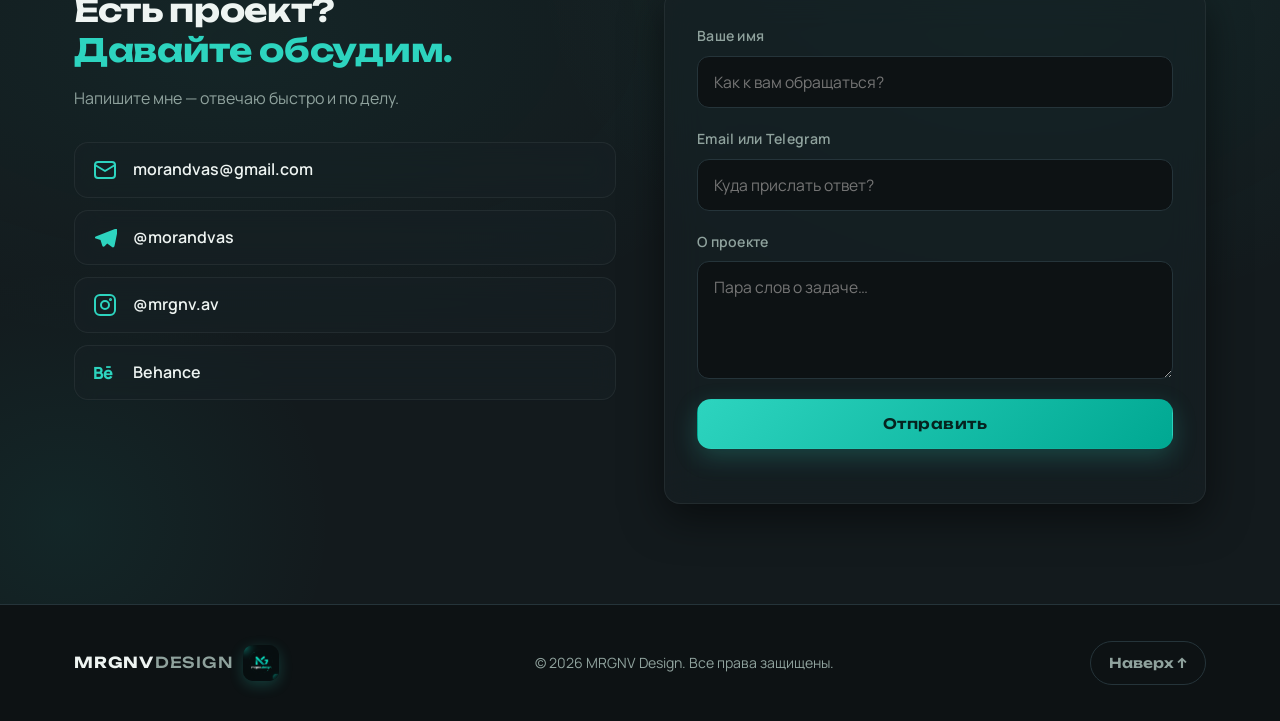
==== commit d1097188: "fix: hero button label" ====
--- a/index.html
+++ b/index.html
@@ -107,7 +107,7 @@
       </p>
 
       <div class="hero__actions">
-        <a class="btn btn--primary" href="#services">слуги</a>
+        <a class="btn btn--primary" href="#services">Смотреть услуги</a>
         <a class="btn btn--ghost" href="#contacts">Связаться</a>
       </div>
     </div>
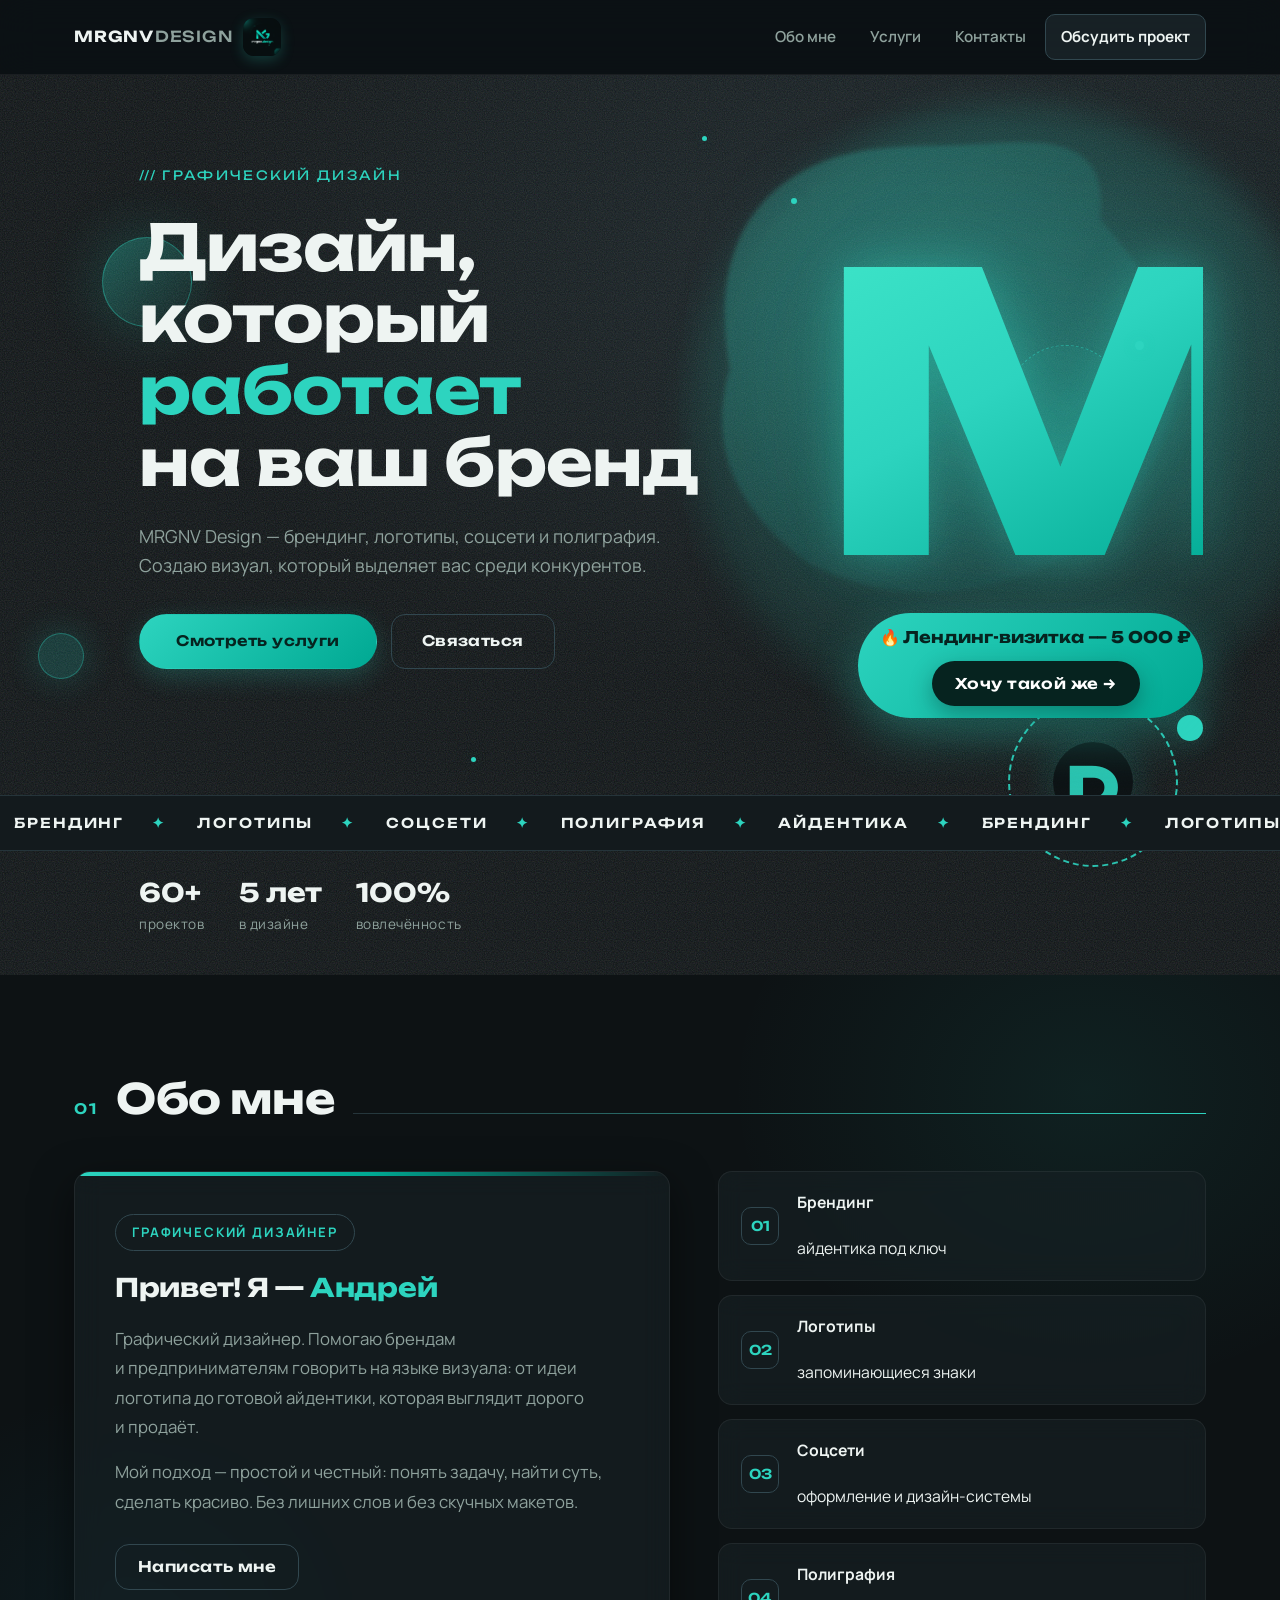
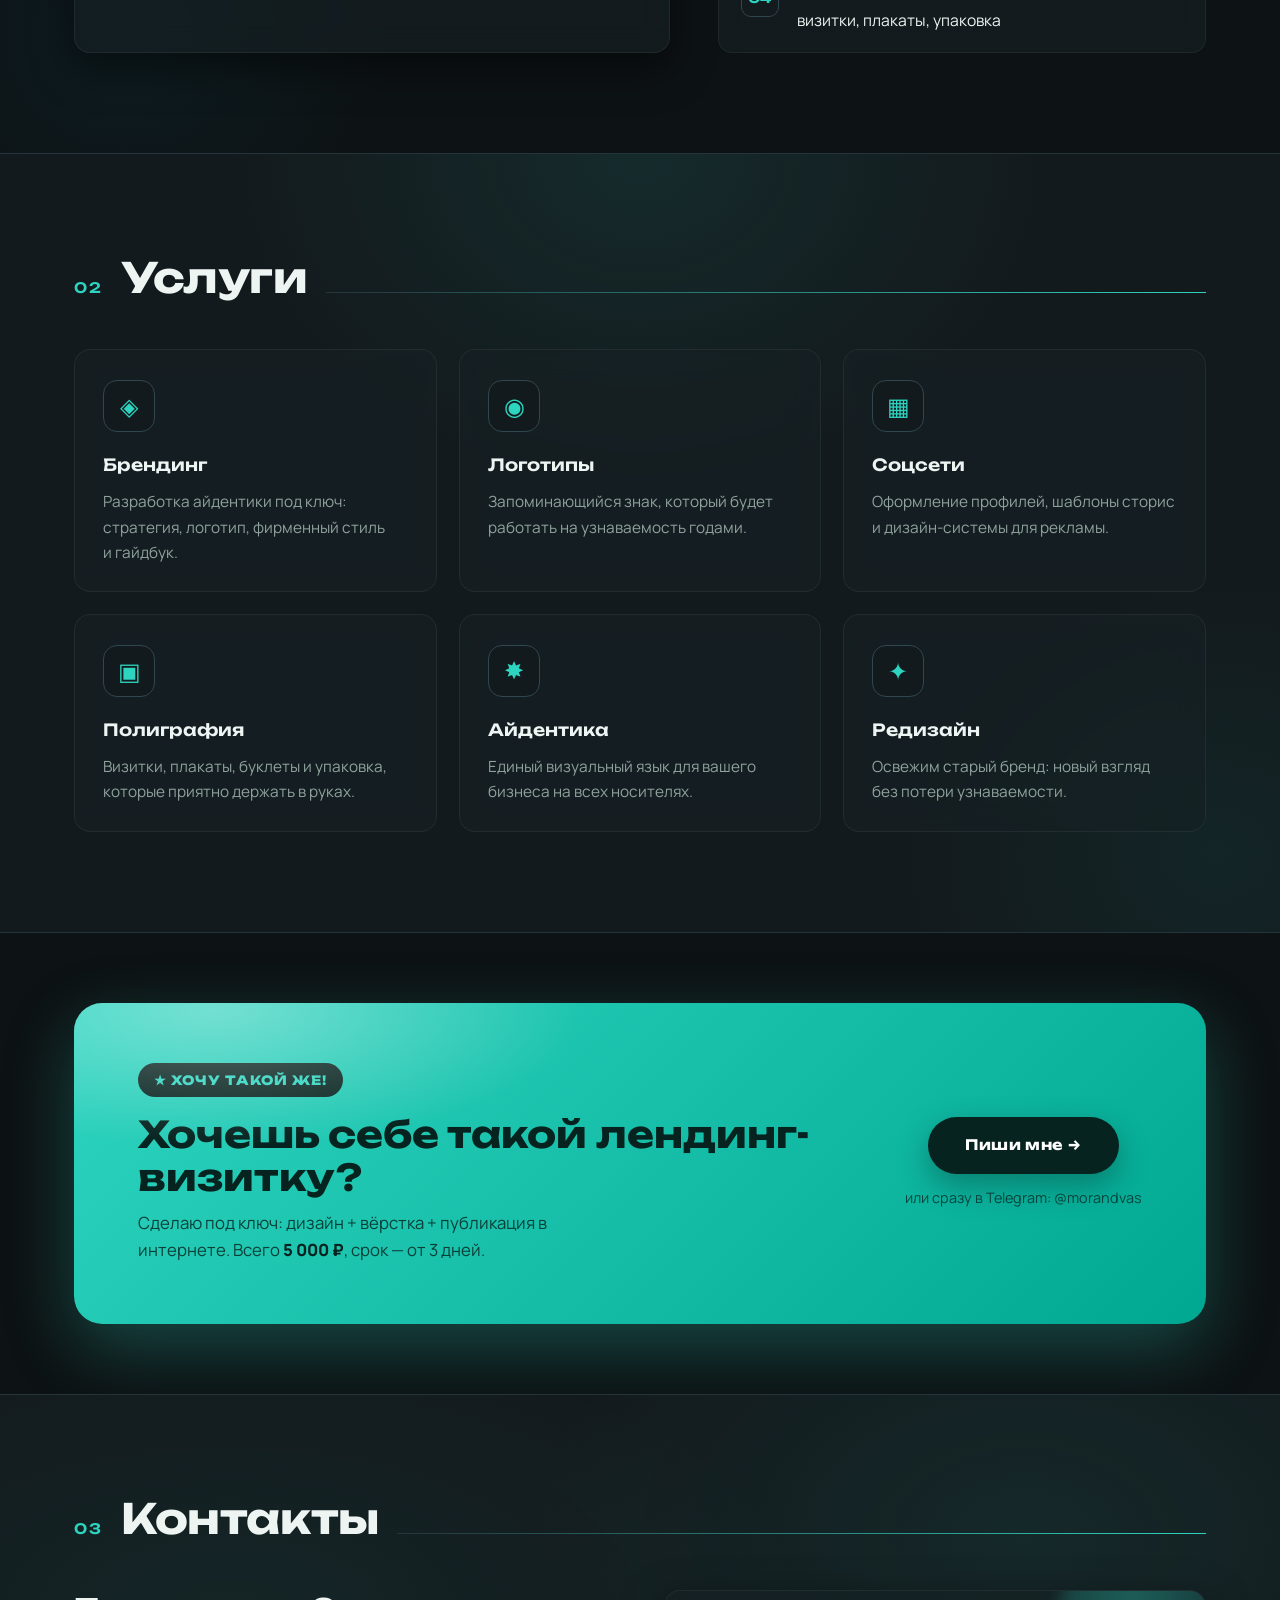
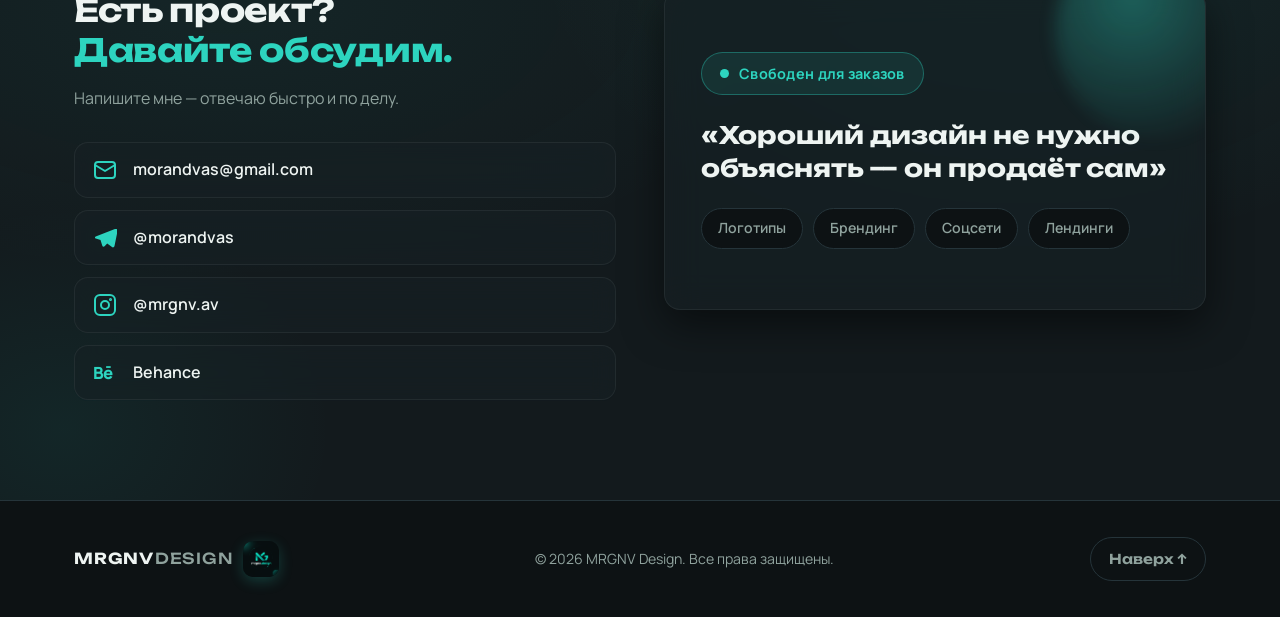
==== commit c0f74c52: "refactor: replace contact form with visual availability card" ====
--- a/index.html
+++ b/index.html
@@ -298,24 +298,20 @@
           </ul>
         </div>
 
-        <form class="contacts__form" id="contact-form" novalidate>
-          <!-- honeypot: спам-боты заполняют это поле, люди его не видят -->
-          <input type="text" name="_gotcha" tabindex="-1" autocomplete="off" aria-hidden="true" style="position:absolute;left:-9999px;height:0;overflow:hidden">
-          <div class="field">
-            <label for="name">Ваше имя</label>
-            <input type="text" id="name" name="name" placeholder="Как к вам обращаться?" required>
+        <div class="contacts__visual reveal">
+          <div class="visual__orb" aria-hidden="true"></div>
+          <div class="visual__badge">
+            <span class="visual__pulse" aria-hidden="true"></span>
+            Свободен для заказов
           </div>
-          <div class="field">
-            <label for="email">Email или Telegram</label>
-            <input type="text" id="email" name="email" placeholder="Куда прислать ответ?" required>
-          </div>
-          <div class="field">
-            <label for="message">О проекте</label>
-            <textarea id="message" name="message" rows="4" placeholder="Пара слов о задаче…" required></textarea>
-          </div>
-          <button class="btn btn--primary" type="submit">Отправить</button>
-          <p class="form__status" role="status"></p>
-        </form>
+          <p class="visual__quote">«Хороший дизайн не&nbsp;нужно объяснять — он&nbsp;продаёт сам»</p>
+          <ul class="visual__chips" aria-label="Специализации">
+            <li>Логотипы</li>
+            <li>Брендинг</li>
+            <li>Соцсети</li>
+            <li>Лендинги</li>
+          </ul>
+        </div>
       </div>
     </div>
   </section>
--- a/css/style.css
+++ b/css/style.css
@@ -1107,47 +1107,105 @@
   letter-spacing: -0.03em;
 }
 
-/* Форма */
-.contacts__form {
+/* Визуальная карточка (на месте формы) */
+.contacts__visual {
+  position: relative;
   background: var(--surface);
   border: 1px solid var(--glass-line);
   border-radius: var(--radius);
-  padding: 34px 32px;
+  padding: 40px 36px;
   display: grid;
-  gap: 20px;
+  gap: 24px;
+  align-content: center;
+  justify-items: start;
   box-shadow: var(--shadow);
   backdrop-filter: blur(18px) saturate(1.4);
   -webkit-backdrop-filter: blur(18px) saturate(1.4);
-}
-
-.field { display: grid; gap: 8px; }
-
-.field label {
+  overflow: hidden;
+  min-height: 320px;
+}
+
+.visual__orb {
+  position: absolute;
+  top: -70px;
+  right: -70px;
+  width: 220px;
+  height: 220px;
+  border-radius: 50%;
+  background: radial-gradient(circle at 35% 35%, rgba(45, 212, 191, 0.35), rgba(45, 212, 191, 0.05) 65%, transparent 75%);
+  filter: blur(8px);
+  animation: orb-drift 9s ease-in-out infinite alternate;
+  pointer-events: none;
+}
+
+@keyframes orb-drift {
+  from { transform: translate(0, 0) scale(1); }
+  to   { transform: translate(-24px, 18px) scale(1.12); }
+}
+
+.visual__badge {
+  display: inline-flex;
+  align-items: center;
+  gap: 10px;
+  padding: 9px 18px;
+  border-radius: 999px;
+  background: rgba(45, 212, 191, 0.1);
+  border: 1px solid rgba(45, 212, 191, 0.35);
+  color: var(--accent);
+  font-weight: 700;
+  font-size: 0.9rem;
+  letter-spacing: 0.02em;
+}
+
+.visual__pulse {
+  width: 9px;
+  height: 9px;
+  border-radius: 50%;
+  background: var(--accent);
+  box-shadow: 0 0 0 0 rgba(45, 212, 191, 0.55);
+  animation: pulse-dot 2s ease-out infinite;
+}
+
+@keyframes pulse-dot {
+  0%   { box-shadow: 0 0 0 0 rgba(45, 212, 191, 0.55); }
+  70%  { box-shadow: 0 0 0 12px rgba(45, 212, 191, 0); }
+  100% { box-shadow: 0 0 0 0 rgba(45, 212, 191, 0); }
+}
+
+.visual__quote {
+  margin: 0;
+  font-family: var(--font-display);
+  font-size: 1.5rem;
+  font-weight: 700;
+  line-height: 1.35;
+  max-width: 26ch;
+}
+
+.visual__chips {
+  list-style: none;
+  margin: 0;
+  padding: 0;
+  display: flex;
+  flex-wrap: wrap;
+  gap: 10px;
+}
+
+.visual__chips li {
+  padding: 8px 16px;
+  border-radius: 999px;
+  border: 1px solid var(--border);
+  background: var(--bg);
+  color: var(--muted);
   font-size: 0.88rem;
   font-weight: 600;
-  color: var(--muted);
-  letter-spacing: 0.02em;
-}
-
-.field input,
-.field textarea {
-  background: var(--bg);
-  border: 1px solid var(--border);
-  border-radius: 12px;
-  color: var(--text);
-  padding: 14px 16px;
-  font-family: var(--font);
-  font-size: 0.98rem;
-  transition: border-color 0.25s ease, box-shadow 0.25s ease;
-}
-.field input:focus,
-.field textarea:focus {
-  outline: none;
+  transition: border-color 0.25s ease, color 0.25s ease, transform 0.25s var(--ease);
+}
+
+.visual__chips li:hover {
   border-color: var(--accent);
-  box-shadow: 0 0 0 3px var(--accent-glow);
-}
-
-.form__status { margin: 0; font-size: 0.92rem; color: var(--accent); }
+  color: var(--accent);
+  transform: translateY(-2px);
+}
 
 /* ── ПОДВАЛ ─────────────────────────────────── */
 .footer {
@@ -1221,13 +1279,11 @@
   .hero__stats { margin-left: 0; }
 
   /* iOS зумит поля с font-size < 16px */
-  .field input,
-  .field textarea { font-size: 16px; }
 
   .services__grid { grid-template-columns: 1fr; }
 
   .about__card { padding: 32px 24px; }
-  .contacts__form { padding: 26px 22px; }
+  .contacts__visual { padding: 30px 24px; min-height: 260px; }
 }
 
 @media (prefers-reduced-motion: reduce) {
@@ -1237,7 +1293,9 @@
   .hero__blob,
   .hero__logomark,
   .hero__particle,
-  .logomark__aura { animation: none; }
+  .logomark__aura,
+  .visual__orb,
+  .visual__pulse { animation: none; }
   .reveal { opacity: 1; transform: none; }
   * { transition-duration: 0.01ms !important; }
 }
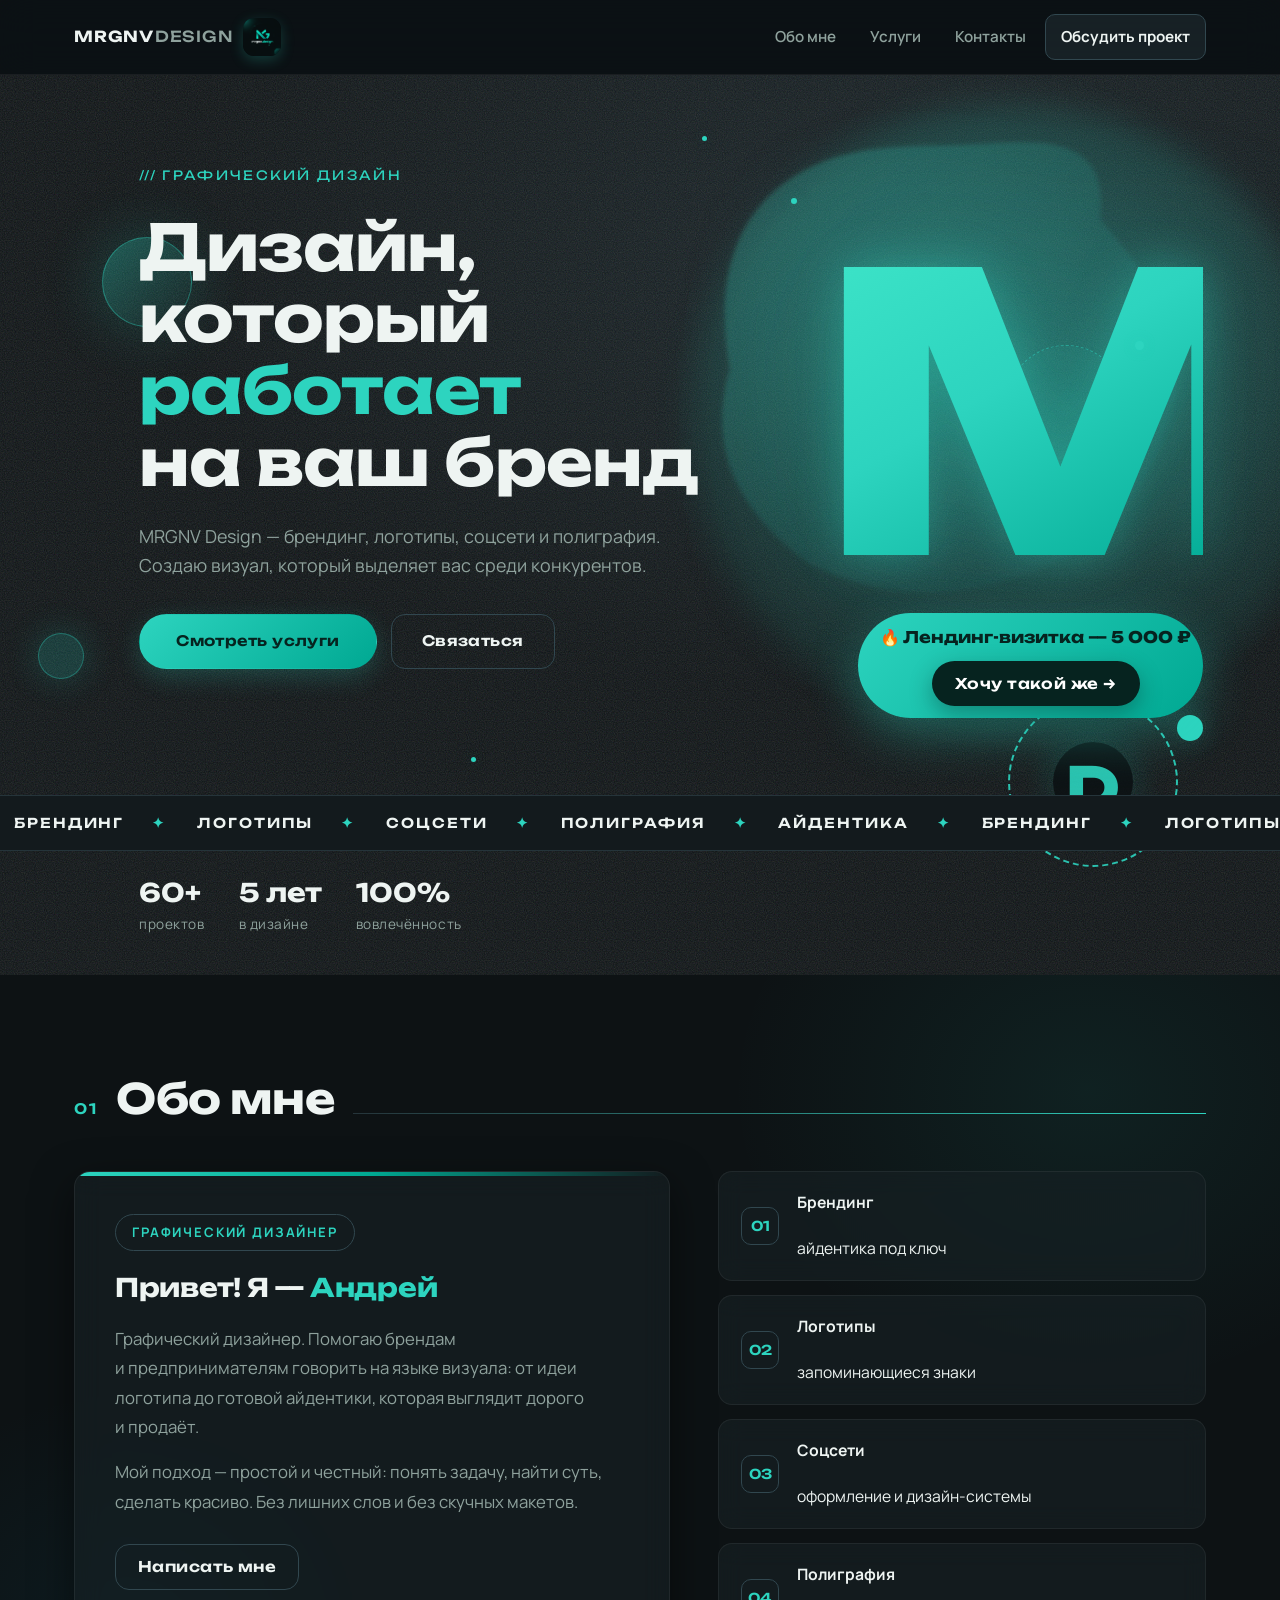
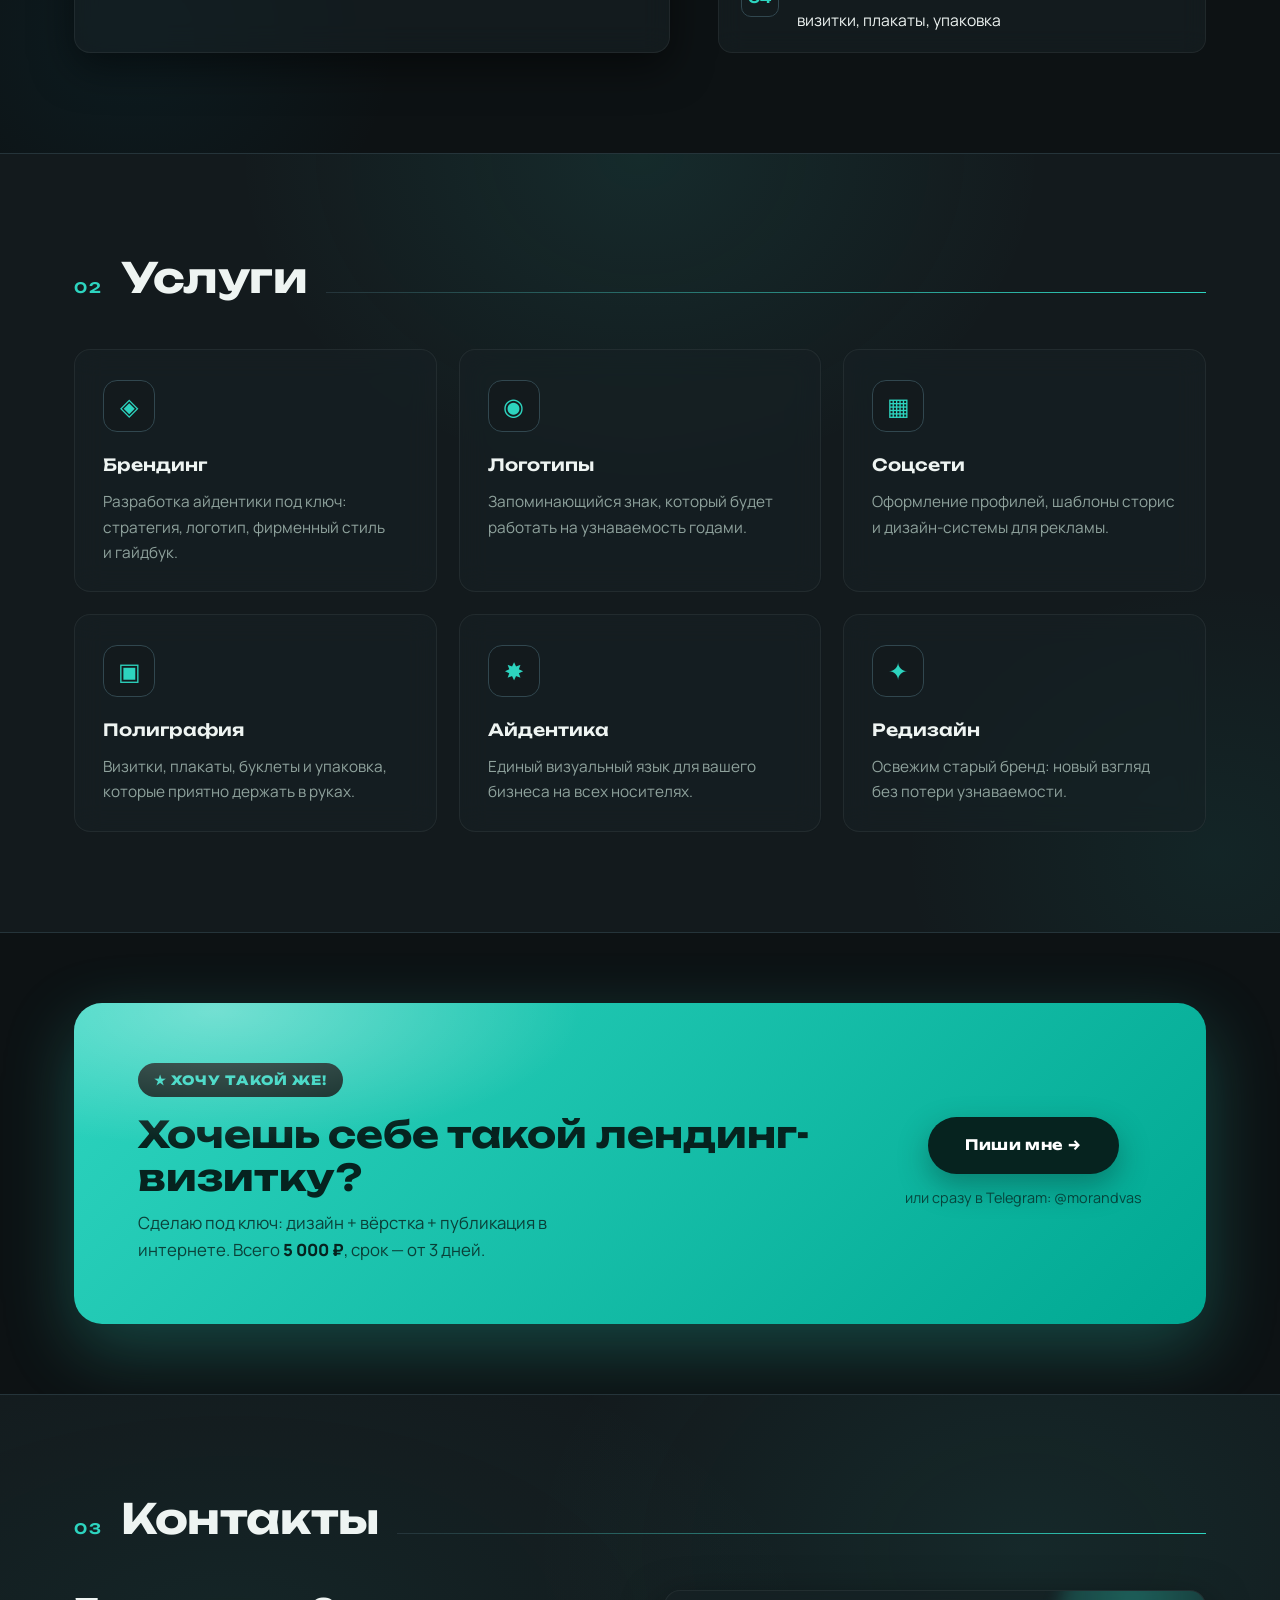
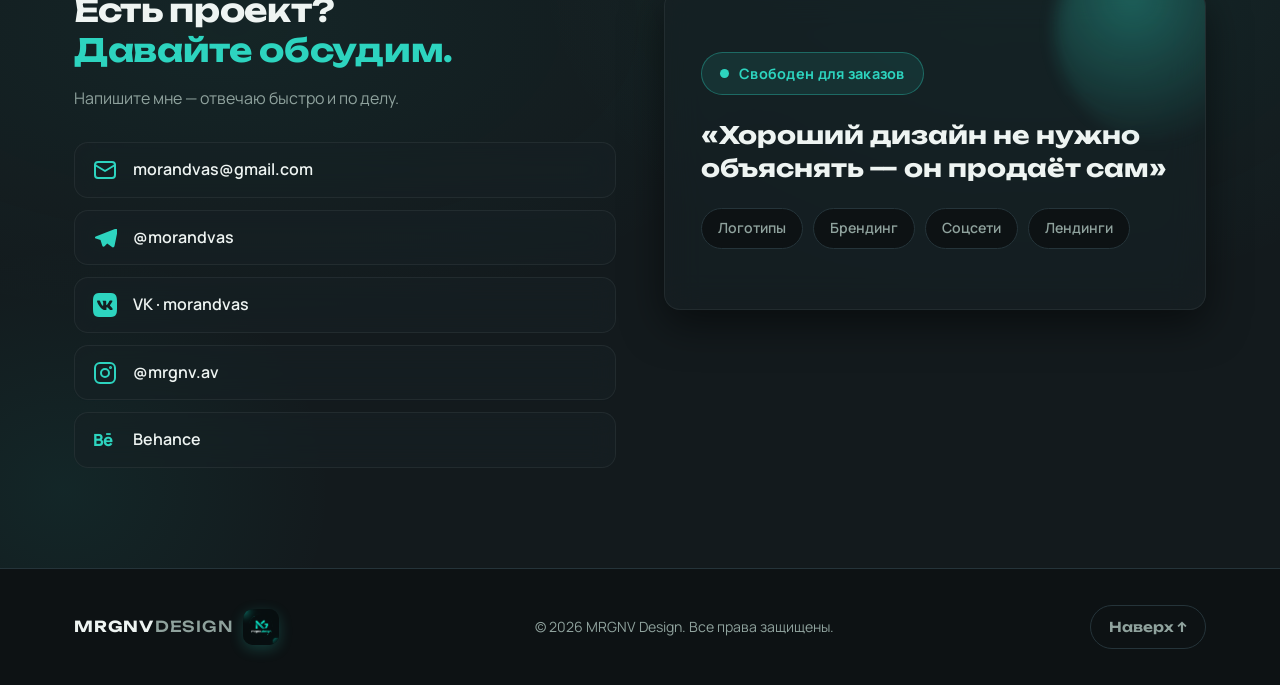
==== commit 199ff347: "feat: add VK to contacts" ====
--- a/index.html
+++ b/index.html
@@ -280,6 +280,14 @@
               </a>
             </li>
             <li>
+              <a href="https://vk.ru/morandvas" target="_blank" rel="noopener">
+                <svg class="contact__icon" viewBox="0 0 24 24" fill="currentColor" aria-hidden="true">
+                  <path d="M15.684 0H8.316C1.592 0 0 1.592 0 8.316v7.368C0 22.408 1.592 24 8.316 24h7.368C22.408 24 24 22.408 24 15.684V8.316C24 1.592 22.408 0 15.684 0zm3.692 17.123h-1.744c-.66 0-.864-.525-2.049-1.714-1.008-.972-1.452-1.104-1.697-1.104-.348 0-.445.099-.445.573v1.575c0 .411-.13.659-1.21.659-1.786 0-3.764-1.084-5.155-3.105C4.624 10.857 4.03 8.57 4.03 8.096c0-.276.1-.533.574-.533h1.744c.43 0 .592.197.758.665.83 2.407 2.23 4.515 2.805 4.515.215 0 .314-.1.314-.645V9.723c-.068-1.159-.679-1.253-.679-1.664 0-.199.16-.397.42-.397h2.744c.356 0 .489.192.489.606v3.293c0 .35.159.475.258.475.214 0 .396-.124.79-.514 1.215-1.36 2.082-3.458 2.082-3.458.115-.276.315-.533.746-.533h1.744c.525 0 .64.27.531.645-.198.916-2.24 3.845-2.24 3.845-.174.286-.24.412 0 .73.178.232.76.742 1.152 1.192.713.812 1.259 1.487 1.403 1.96.166.472-.078.718-.553.718z"></path>
+                </svg>
+                <span>VK · morandvas</span>
+              </a>
+            </li>
+            <li>
               <a href="https://instagram.com/mrgnv.av" target="_blank" rel="noopener">
                 <svg class="contact__icon" viewBox="0 0 24 24" fill="none" stroke="currentColor" stroke-width="2" stroke-linecap="round" stroke-linejoin="round" aria-hidden="true">
                   <rect x="2" y="2" width="20" height="20" rx="5"></rect>
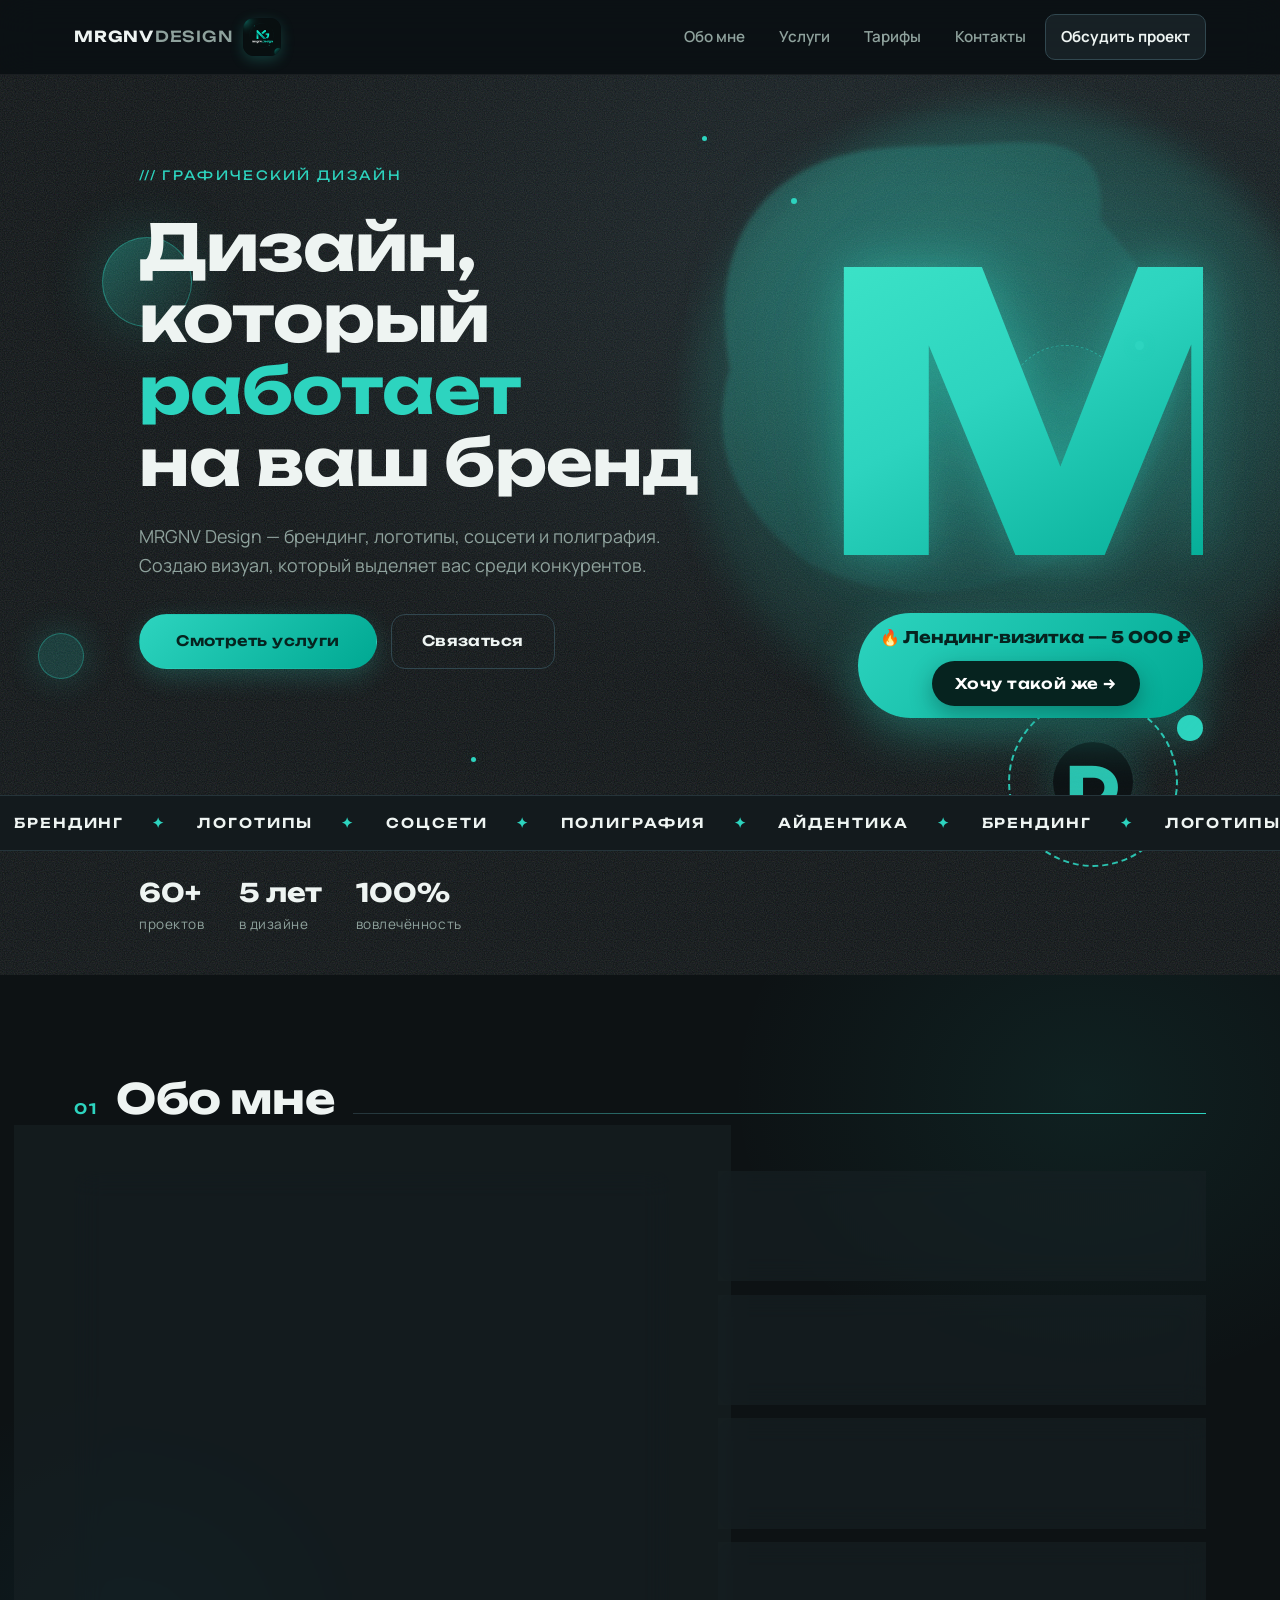
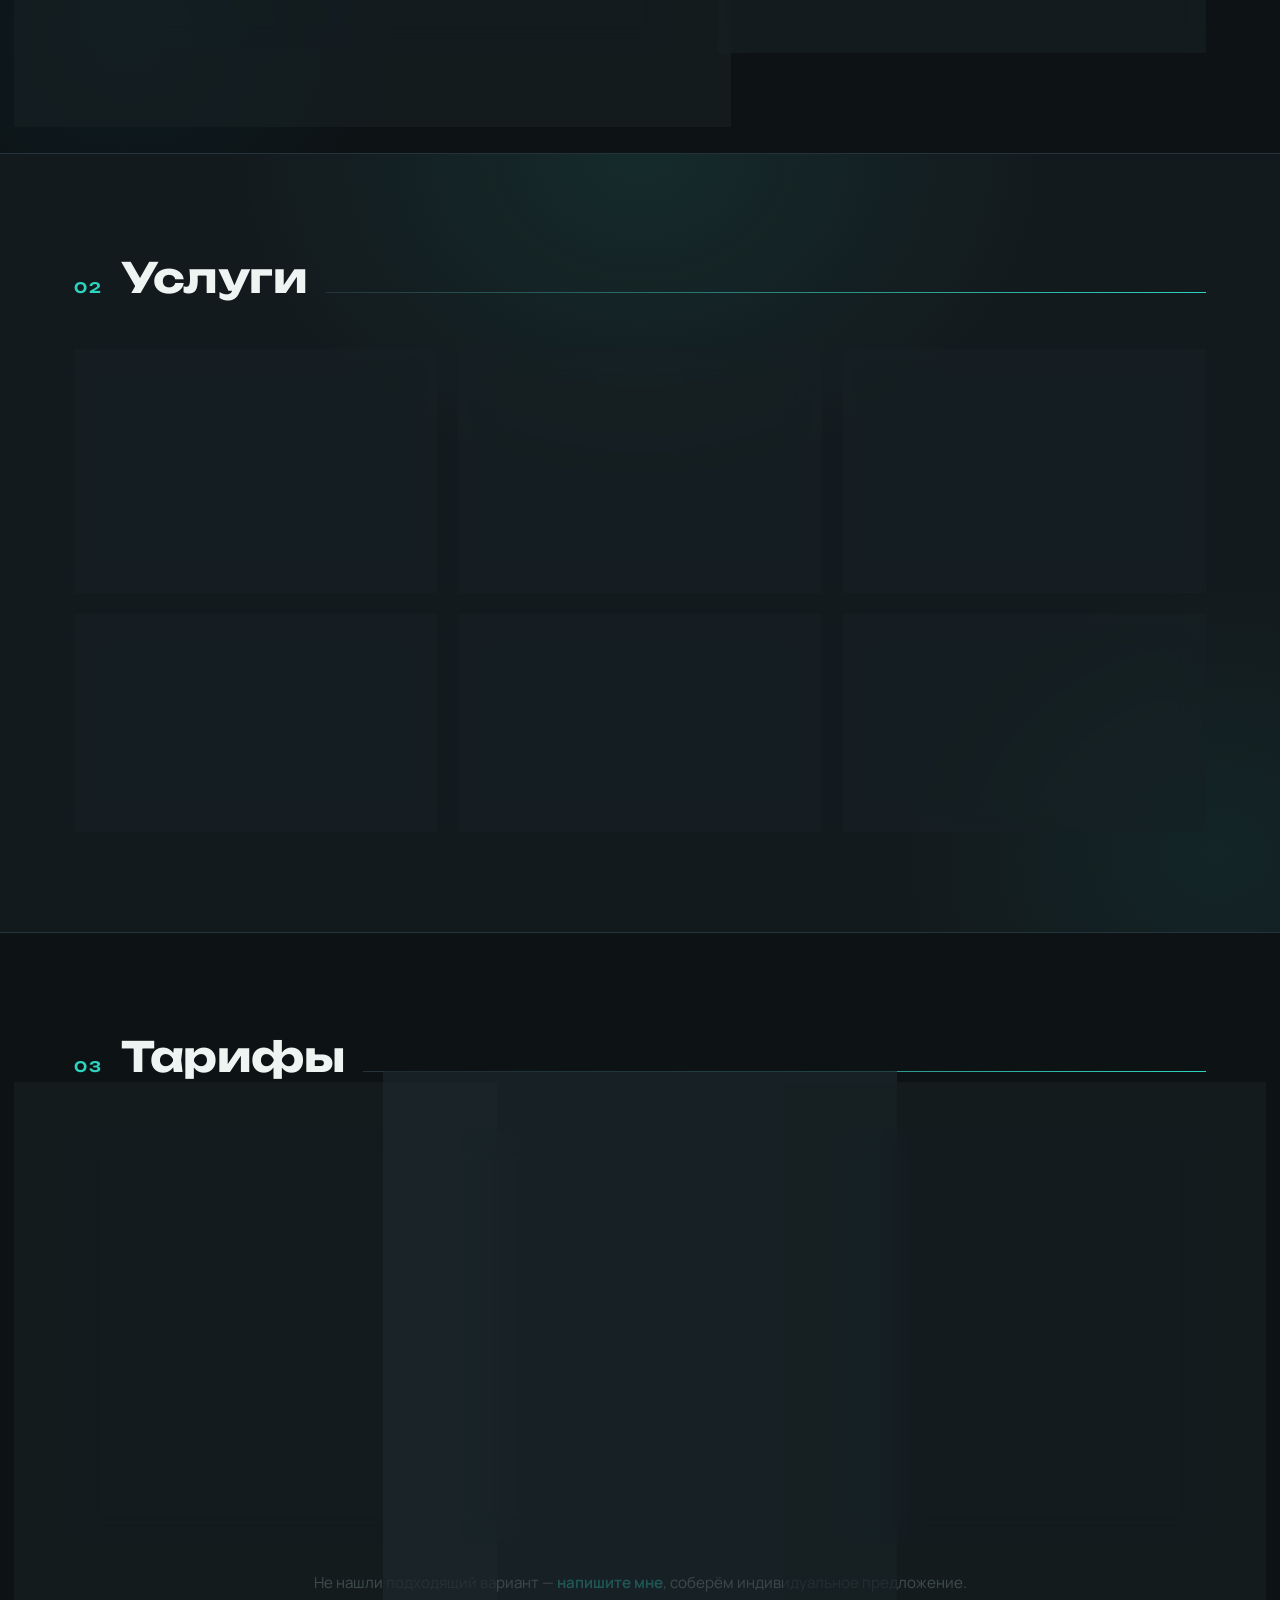
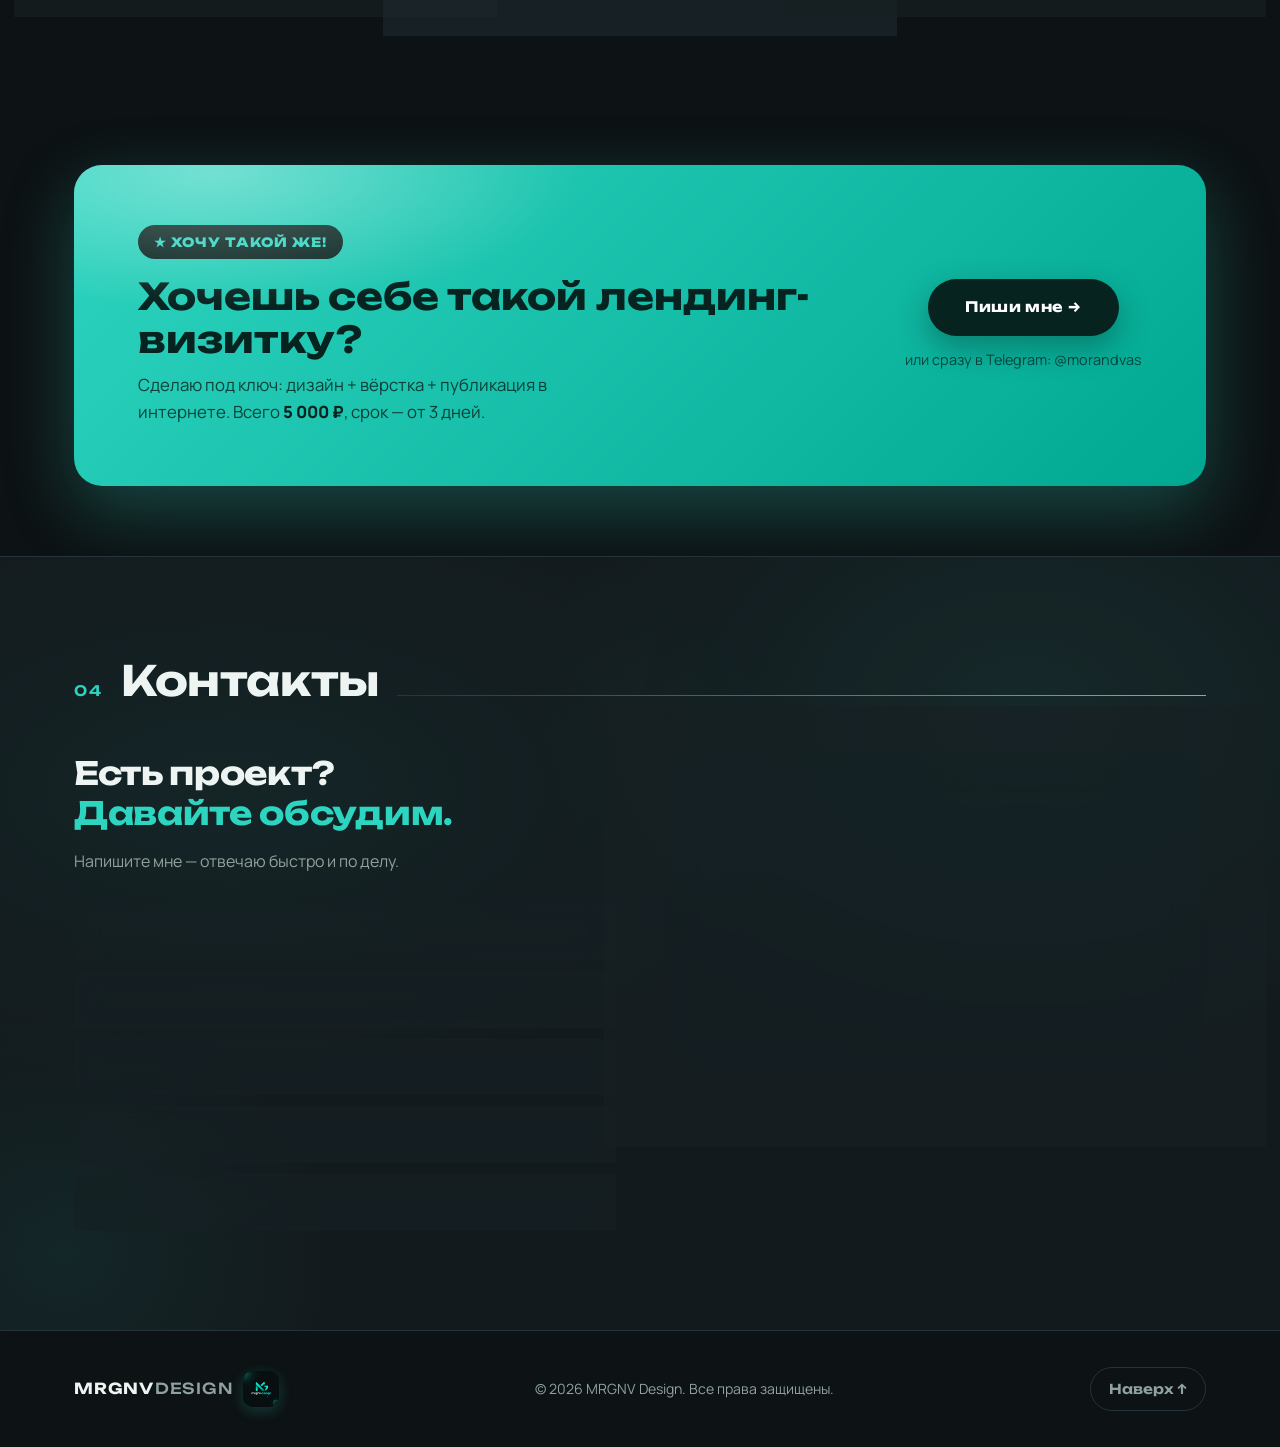
==== commit 997483dd: "feat: OG-превью для мессенджеров, секция тарифов, robots.txt" ====
--- a/index.html
+++ b/index.html
@@ -6,6 +6,18 @@
   <title>MRGNV Design — графический дизайн</title>
   <meta name="description" content="MRGNV Design — брендинг, логотипы и графический дизайн, который работает на ваш бизнес.">
 
+  <!-- Превью для соцсетей и мессенджеров (Telegram, VK, WhatsApp) -->
+  <meta property="og:type" content="website">
+  <meta property="og:site_name" content="MRGNV Design">
+  <meta property="og:title" content="MRGNV Design — лендинг-визитки и графический дизайн">
+  <meta property="og:description" content="Лендинг-визитка под ключ от 5 000 ₽: дизайн, вёрстка, публикация. Брендинг, логотипы, дизайн для соцсетей.">
+  <meta property="og:image" content="https://mrgnvav.github.io/mrgnv-design/img/og-cover.png">
+  <meta property="og:image:width" content="1200">
+  <meta property="og:image:height" content="630">
+  <meta property="og:url" content="https://mrgnvav.github.io/mrgnv-design/">
+  <meta property="og:locale" content="ru_RU">
+  <meta name="twitter:card" content="summary_large_image">
+
   <!-- Шрифты -->
   <link rel="preconnect" href="https://fonts.googleapis.com">
   <link rel="preconnect" href="https://fonts.gstatic.com" crossorigin>
@@ -30,6 +42,7 @@
       <nav class="nav" id="nav" aria-label="Основная навигация">
         <a class="nav__link" href="#about">Обо мне</a>
         <a class="nav__link" href="#services">Услуги</a>
+        <a class="nav__link" href="#pricing">Тарифы</a>
         <a class="nav__link" href="#contacts">Контакты</a>
         <a class="nav__link nav__cta" href="#contacts">Обсудить проект</a>
       </nav>
@@ -230,6 +243,61 @@
     </div>
   </section>
 
+  <!-- ══════════════ ТАРИФЫ ══════════════ -->
+  <section class="section pricing" id="pricing">
+    <div class="container">
+      <div class="section__head">
+        <span class="section__num">03</span>
+        <h2 class="section__title">Тарифы</h2>
+        <span class="section__line" aria-hidden="true"></span>
+      </div>
+
+      <div class="pricing__grid">
+        <article class="price-card reveal">
+          <h3 class="price-card__name">Визитка</h3>
+          <p class="price-card__price">5 000 ₽</p>
+          <p class="price-card__term">срок — 3–5 дней</p>
+          <ul class="price-card__list">
+            <li>Лендинг на основе готового шаблона</li>
+            <li>Адаптив под телефоны</li>
+            <li>Домен и публикация в интернете</li>
+            <li>2 раунда правок</li>
+          </ul>
+          <a class="price-card__btn" href="#contacts">Обсудить</a>
+        </article>
+
+        <article class="price-card price-card--hit reveal">
+          <span class="price-card__badge">★ Выбор клиентов</span>
+          <h3 class="price-card__name">Бизнес</h3>
+          <p class="price-card__price">12 000 ₽</p>
+          <p class="price-card__term">срок — до 7 дней</p>
+          <ul class="price-card__list">
+            <li>Уникальный дизайн под ваш бренд</li>
+            <li>Приём заявок на почту и в Telegram</li>
+            <li>Базовое SEO и превью для соцсетей</li>
+            <li>3 раунда правок</li>
+          </ul>
+          <a class="price-card__btn price-card__btn--accent" href="#contacts">Обсудить</a>
+        </article>
+
+        <article class="price-card reveal">
+          <h3 class="price-card__name">Мультисайт</h3>
+          <p class="price-card__price">от 25 000 ₽</p>
+          <p class="price-card__term">срок — от 10 дней</p>
+          <ul class="price-card__list">
+            <li>Несколько страниц / каталог</li>
+            <li>Интеграции: карта, Telegram-бот</li>
+            <li>Копирайтинг и подготовка контента</li>
+            <li>Поддержка после запуска</li>
+          </ul>
+          <a class="price-card__btn" href="#contacts">Обсудить</a>
+        </article>
+      </div>
+
+      <p class="pricing__note">Не нашли подходящий вариант — <a href="#contacts">напишите мне</a>, соберём индивидуальное предложение.</p>
+    </div>
+  </section>
+
   <!-- CTA-ПЛАШКА -->
   <section class="cta" aria-label="Заказать лендинг-визитку">
     <div class="container">
@@ -251,7 +319,7 @@
   <section class="section contacts" id="contacts">
     <div class="container">
       <div class="section__head">
-        <span class="section__num">03</span>
+        <span class="section__num">04</span>
         <h2 class="section__title">Контакты</h2>
         <span class="section__line" aria-hidden="true"></span>
       </div>
--- a/css/style.css
+++ b/css/style.css
@@ -612,12 +612,6 @@
     radial-gradient(30% 45% at 5% 90%, rgba(20, 184, 166, 0.08), transparent 70%);
 }
 
-.section--alt {
-  background: var(--bg-soft);
-  border-top: 1px solid var(--border);
-  border-bottom: 1px solid var(--border);
-}
-
 .section__head {
   display: flex;
   align-items: baseline;
@@ -647,25 +641,6 @@
   flex: 1;
   height: 1px;
   background: linear-gradient(90deg, var(--border) 0%, var(--accent) 100%);
-}
-
-.section__head--stacked {
-  display: grid;
-  grid-template-columns: 1fr auto;
-  align-items: end;
-  gap: 24px;
-}
-.section__head--stacked .section__note {
-  margin: 0;
-  max-width: 420px;
-  text-align: right;
-  font-size: 0.95rem;
-}
-
-.section__note {
-  color: var(--muted);
-  margin: 0 0 40px;
-  font-size: 1rem;
 }
 
 /* ── ОБО МНЕ ────────────────────────────────── */
@@ -1028,6 +1003,144 @@
 .hero__offer-btn:hover {
   transform: translateY(-2px);
   box-shadow: 0 12px 28px rgba(6, 35, 31, 0.45);
+}
+
+/* ── ТАРИФЫ ─────────────────────────────────── */
+.pricing__grid {
+  display: grid;
+  grid-template-columns: repeat(3, 1fr);
+  gap: 22px;
+  align-items: stretch;
+}
+
+.price-card {
+  position: relative;
+  display: flex;
+  flex-direction: column;
+  gap: 14px;
+  background: var(--surface);
+  border: 1px solid var(--glass-line);
+  border-radius: var(--radius);
+  padding: 34px 30px;
+  box-shadow: var(--shadow);
+  backdrop-filter: blur(14px) saturate(1.3);
+  -webkit-backdrop-filter: blur(14px) saturate(1.3);
+  transition: border-color 0.3s ease, transform 0.3s var(--ease);
+}
+.price-card:hover {
+  border-color: var(--accent);
+  transform: translateY(-6px);
+}
+
+.price-card--hit {
+  border-color: var(--accent);
+  background: var(--surface-2);
+  box-shadow: 0 18px 50px var(--accent-glow);
+}
+
+.price-card__badge {
+  position: absolute;
+  top: -13px;
+  left: 50%;
+  transform: translateX(-50%);
+  padding: 6px 16px;
+  border-radius: 999px;
+  background: linear-gradient(135deg, var(--accent), var(--accent-2));
+  color: #06231f;
+  font-size: 0.78rem;
+  font-weight: 800;
+  letter-spacing: 0.06em;
+  text-transform: uppercase;
+  white-space: nowrap;
+}
+
+.price-card__name {
+  margin: 0;
+  font-family: var(--font-display);
+  font-size: 1.15rem;
+  font-weight: 700;
+}
+
+.price-card__price {
+  margin: 0;
+  font-family: var(--font-display);
+  font-size: 2rem;
+  font-weight: 800;
+  color: var(--accent);
+}
+
+.price-card__term {
+  margin: -8px 0 4px;
+  font-size: 0.88rem;
+  color: var(--muted);
+}
+
+.price-card__list {
+  list-style: none;
+  margin: 0 0 10px;
+  padding: 0;
+  display: grid;
+  gap: 10px;
+  font-size: 0.95rem;
+  color: var(--muted);
+}
+.price-card__list li {
+  position: relative;
+  padding-left: 26px;
+}
+.price-card__list li::before {
+  content: "✓";
+  position: absolute;
+  left: 0;
+  top: 0;
+  color: var(--accent);
+  font-weight: 800;
+}
+
+.price-card__btn {
+  margin-top: auto;
+  text-align: center;
+  padding: 13px 20px;
+  border-radius: 999px;
+  border: 1px solid var(--border-2);
+  font-weight: 700;
+  font-size: 0.92rem;
+  transition: border-color 0.25s ease, background 0.25s ease, color 0.25s ease, transform 0.25s var(--ease), box-shadow 0.25s var(--ease);
+}
+.price-card__btn:hover {
+  border-color: var(--accent);
+  color: var(--accent);
+}
+.price-card__btn--accent {
+  background: linear-gradient(135deg, var(--accent), var(--accent-2));
+  border-color: transparent;
+  color: #06231f;
+}
+.price-card__btn--accent:hover {
+  color: #06231f;
+  transform: translateY(-2px);
+  box-shadow: 0 10px 26px var(--accent-glow);
+}
+
+.pricing__note {
+  margin: 28px 0 0;
+  text-align: center;
+  color: var(--muted);
+  font-size: 0.95rem;
+}
+.pricing__note a {
+  color: var(--accent);
+  font-weight: 600;
+}
+.pricing__note a:hover { text-decoration: underline; }
+
+@media (max-width: 980px) {
+  .pricing__grid {
+    grid-template-columns: 1fr;
+    max-width: 460px;
+    margin: 0 auto;
+  }
+  .price-card--hit { order: -1; }
 }
 
 /* ── КОНТАКТЫ ───────────────────────────────── */
@@ -1240,8 +1353,6 @@
   .services__grid { grid-template-columns: repeat(2, 1fr); }
   .about__grid { grid-template-columns: 1fr; }
   .contacts__grid { grid-template-columns: 1fr; }
-  .section__head--stacked { grid-template-columns: 1fr; }
-  .section__head--stacked .section__note { text-align: left; }
 }
 
 @media (max-width: 760px) {
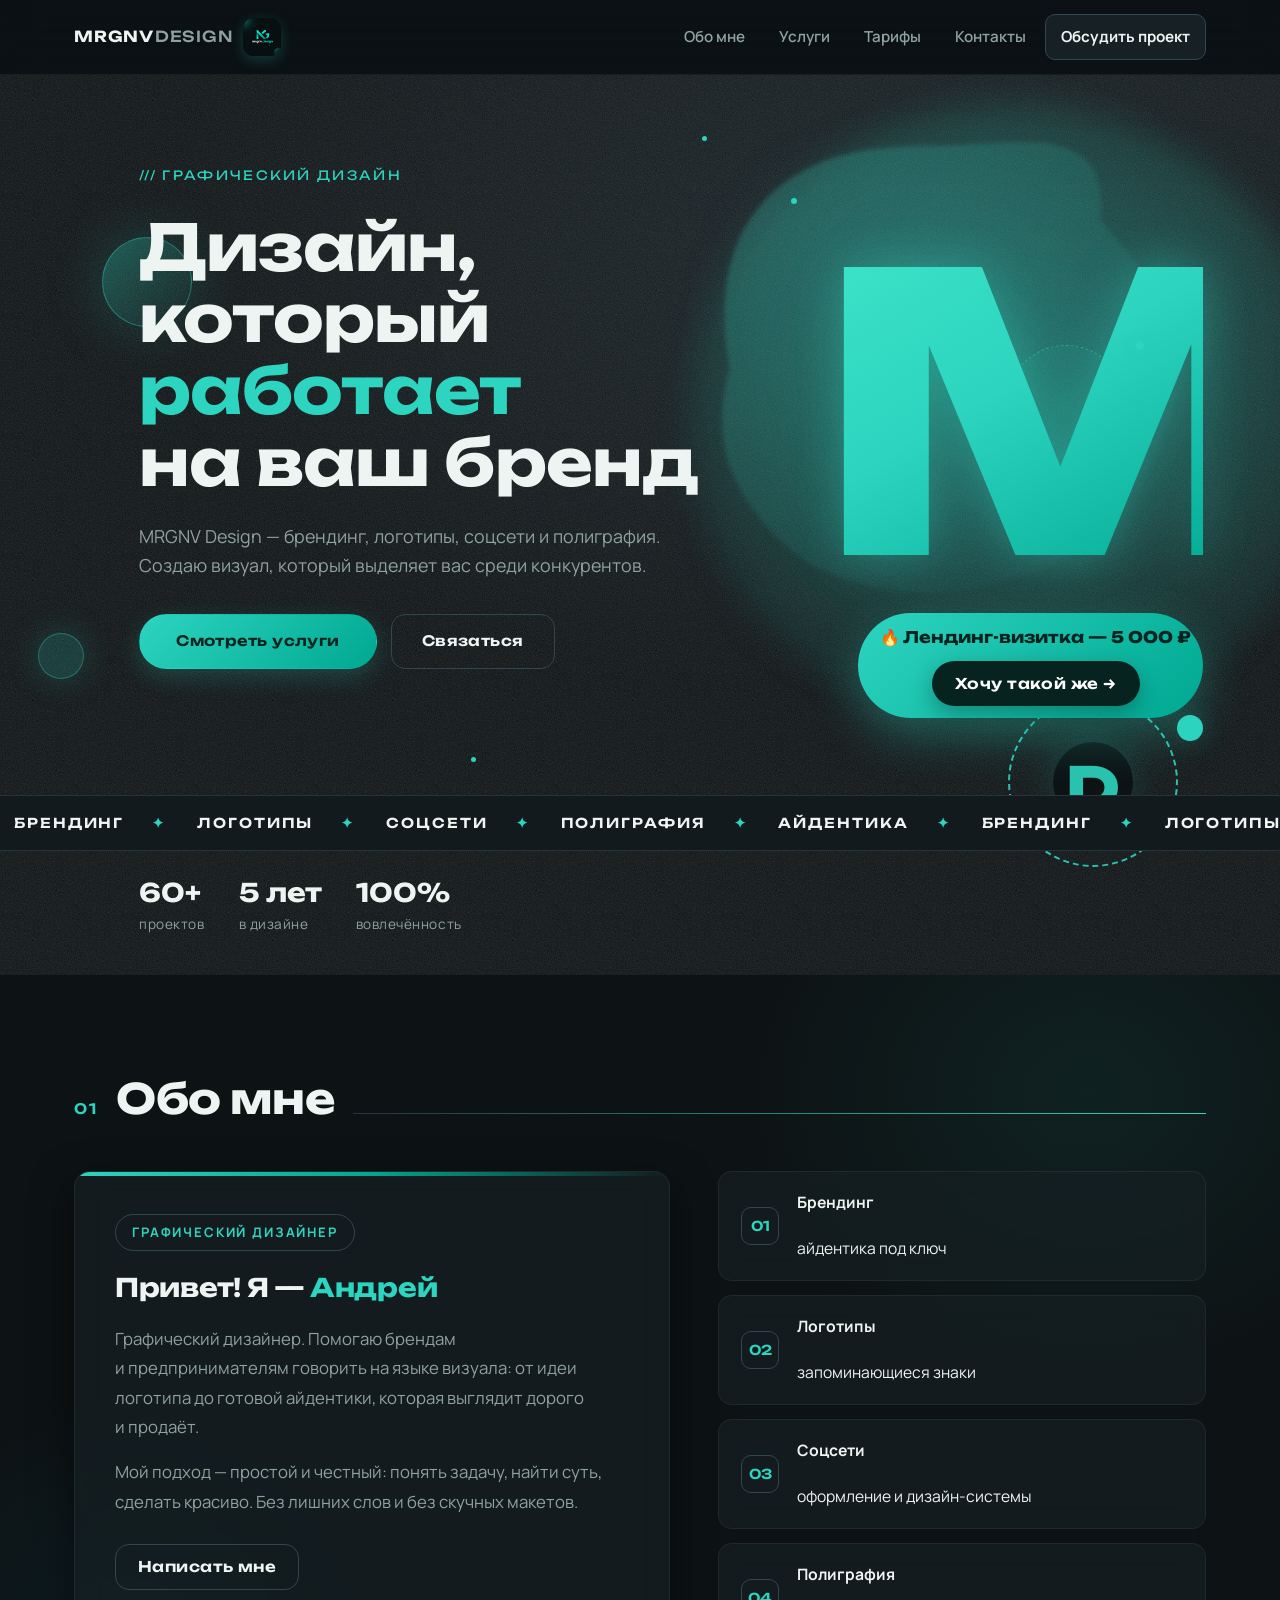
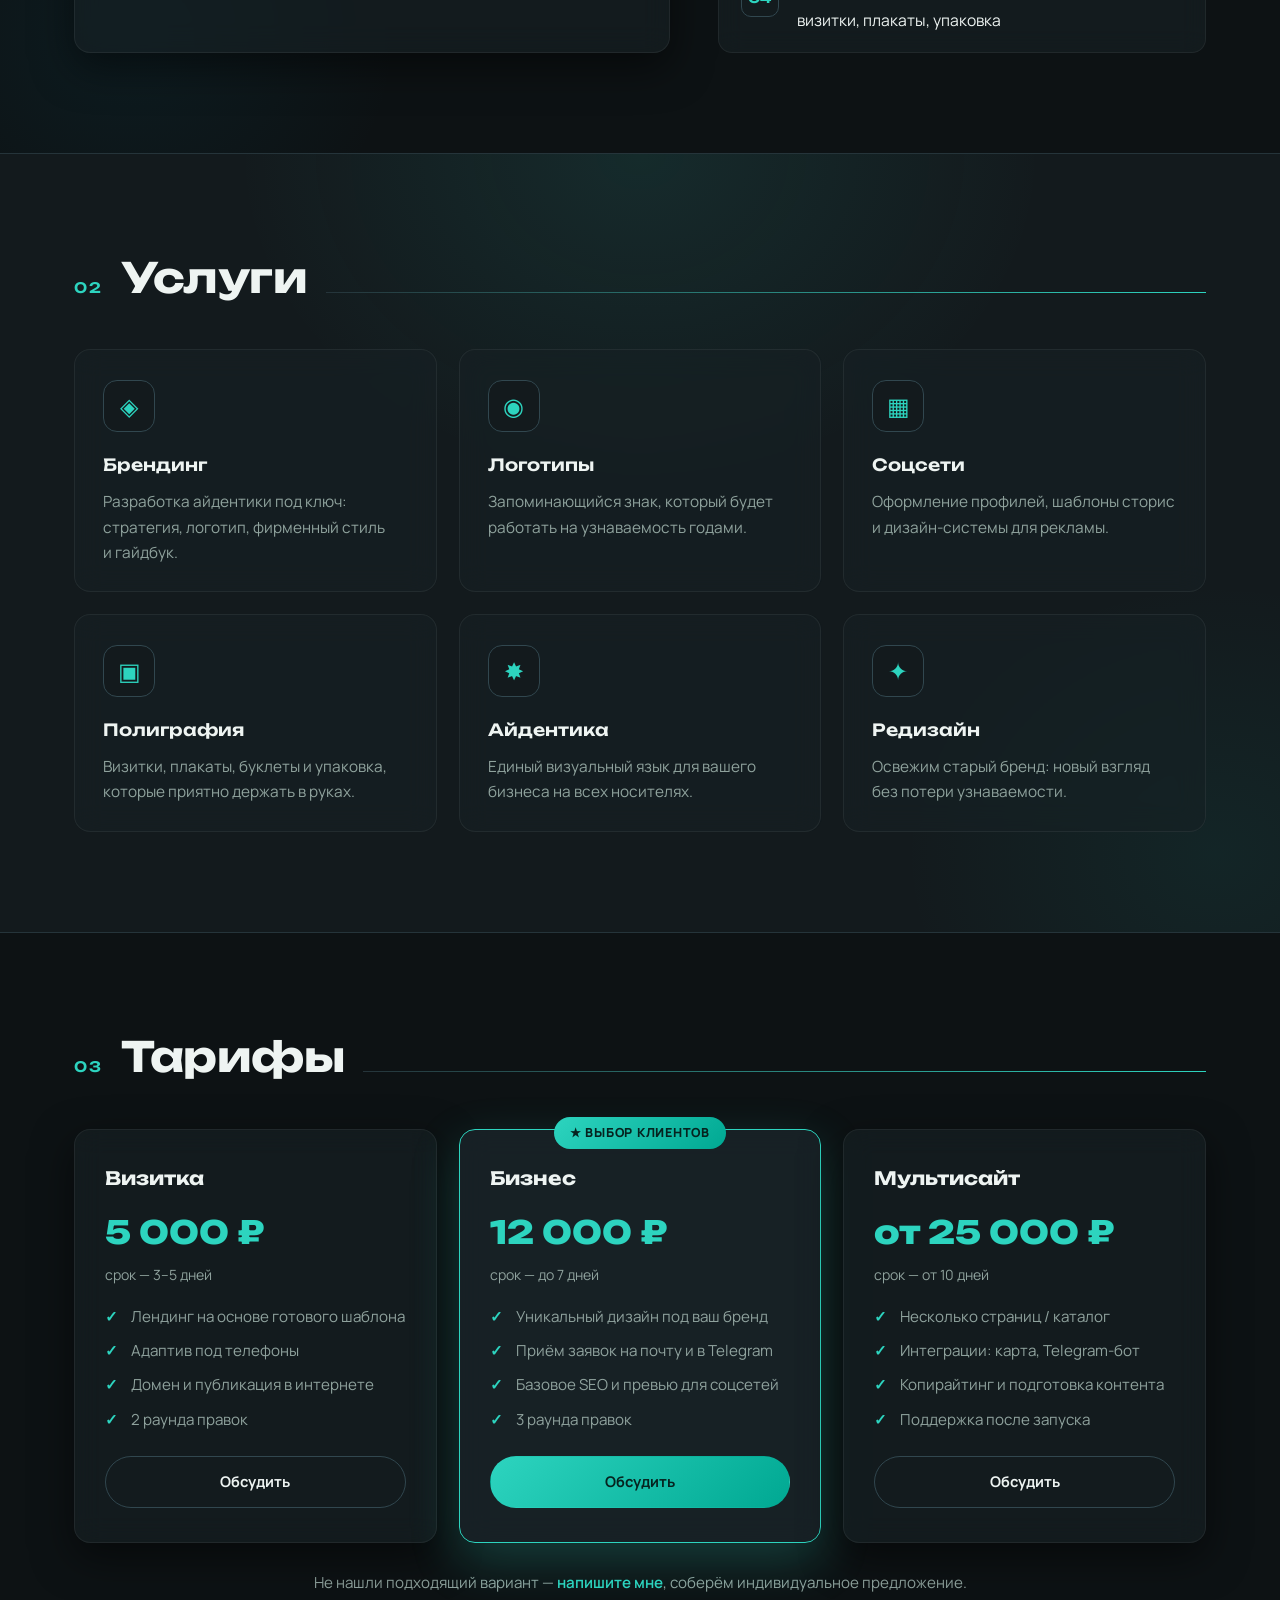
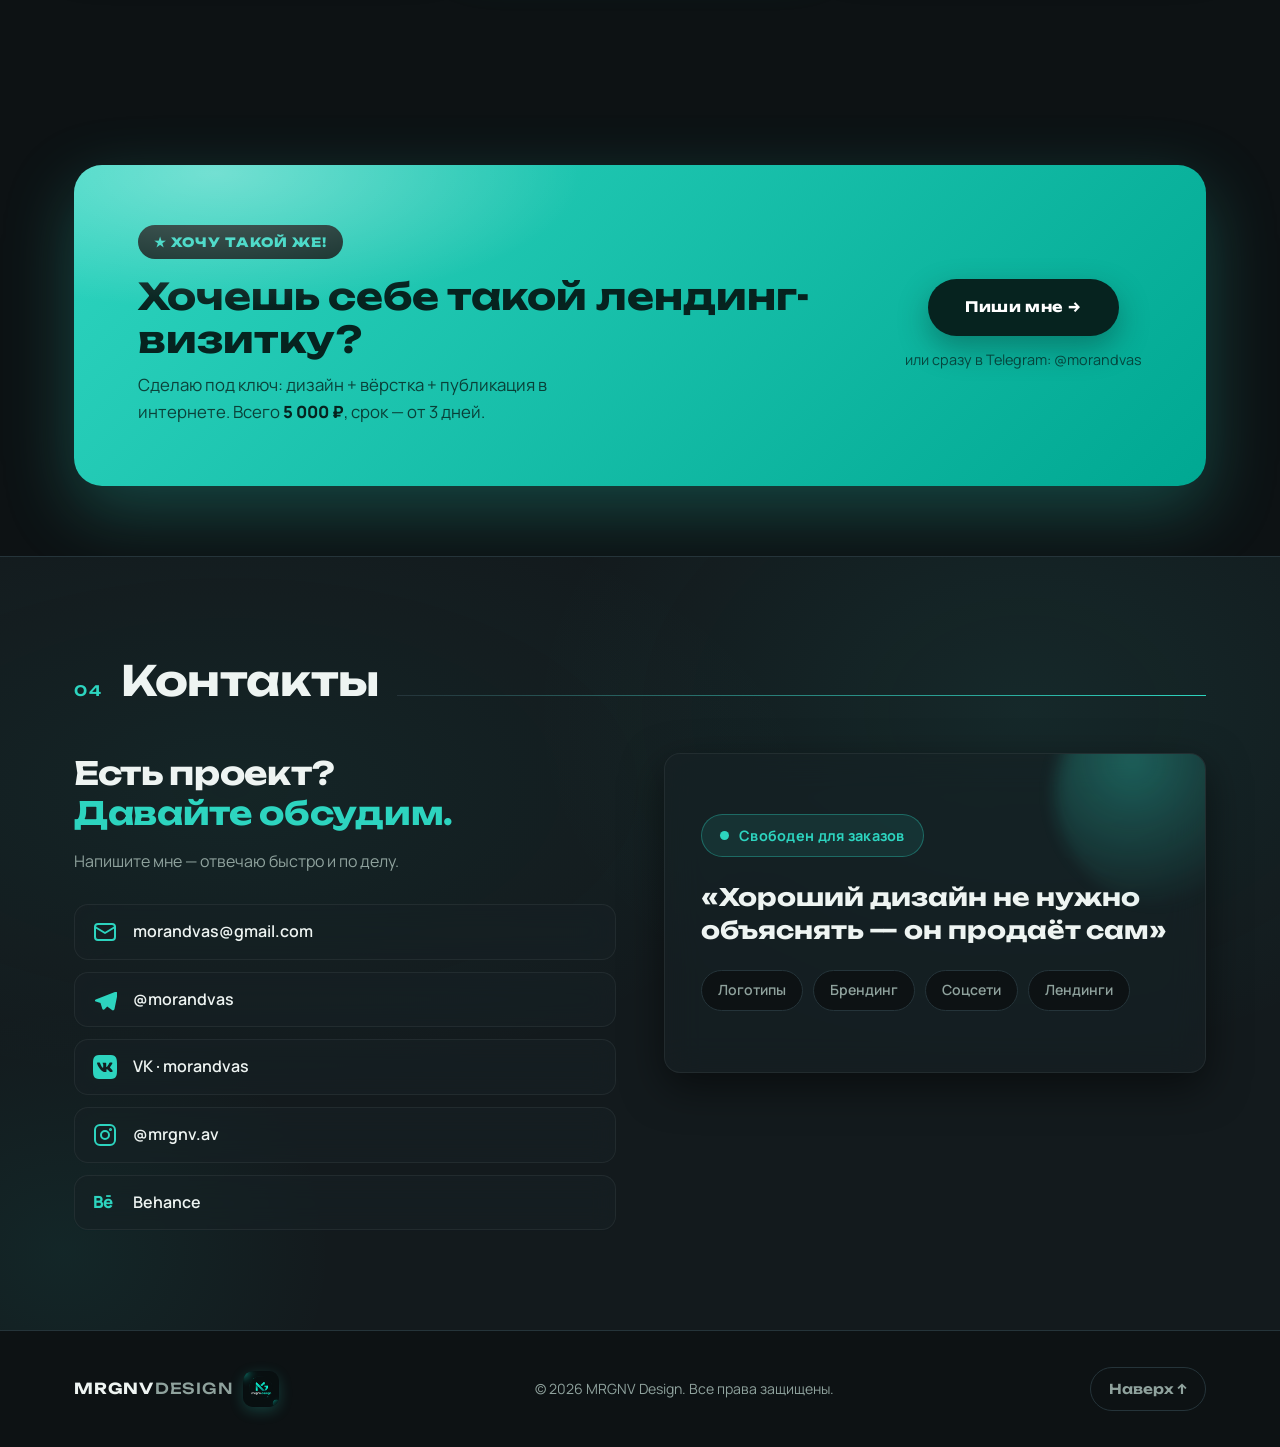
==== commit 55b0ec39: "chore: sitemap.xml, 404 page, apple-touch-icon, theme-color" ====
--- a/index.html
+++ b/index.html
@@ -28,6 +28,8 @@
 
   <!-- Favicon (логотип) -->
   <link rel="icon" href="img/logo.png">
+  <link rel="apple-touch-icon" href="img/apple-touch-icon.png">
+  <meta name="theme-color" content="#0d1214">
 </head>
 <body>
 
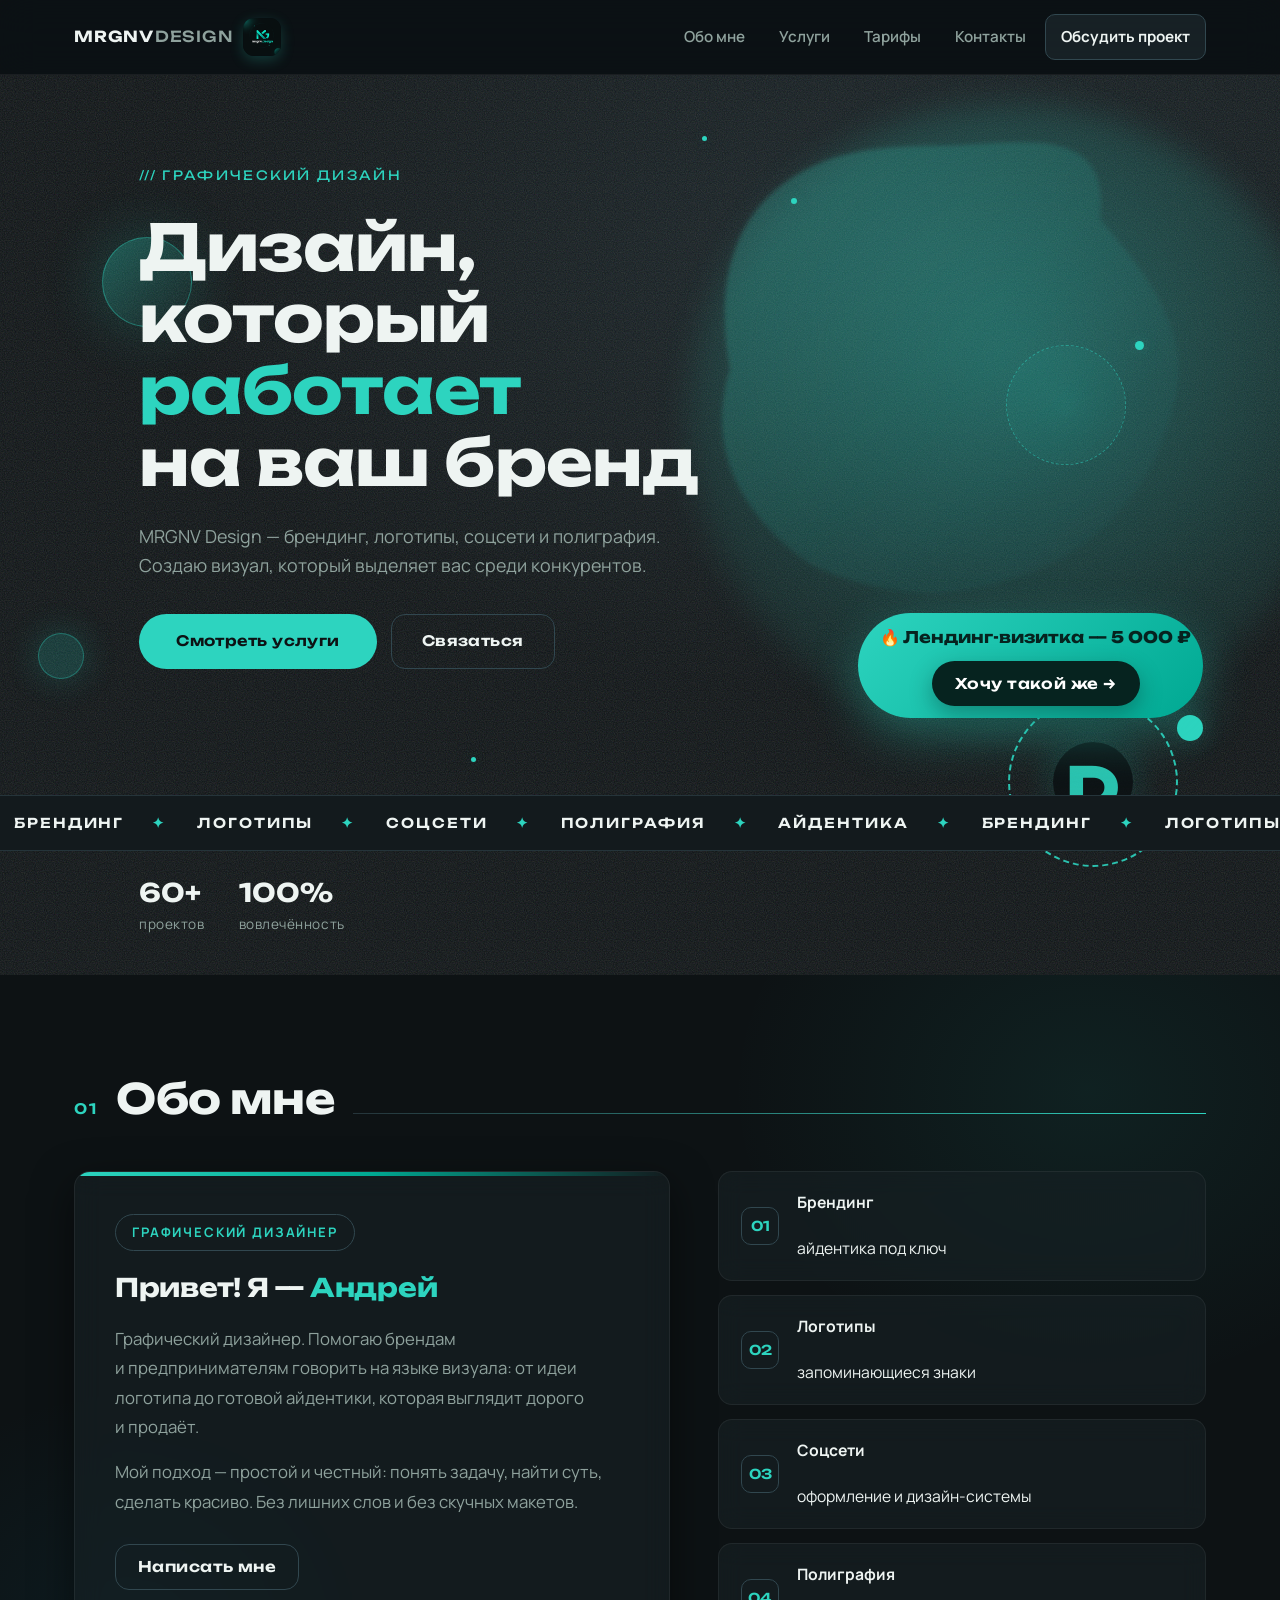
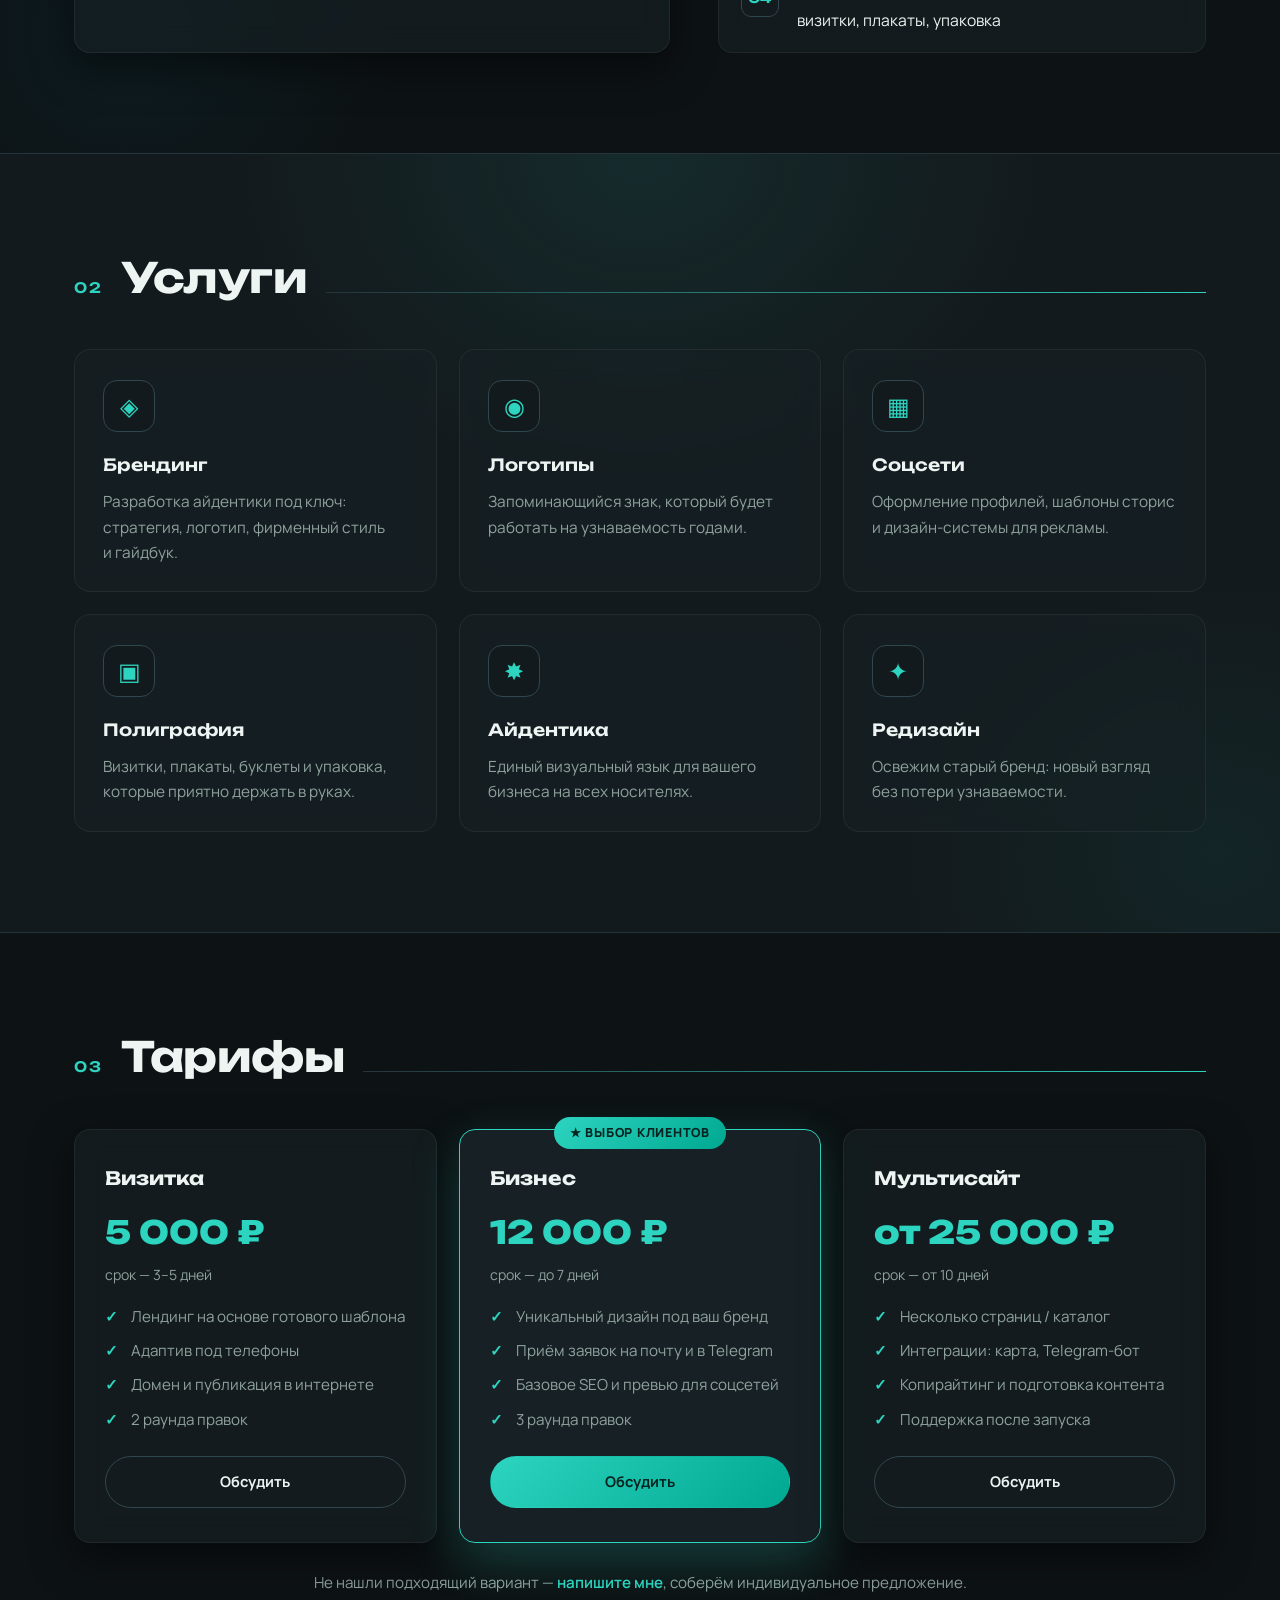
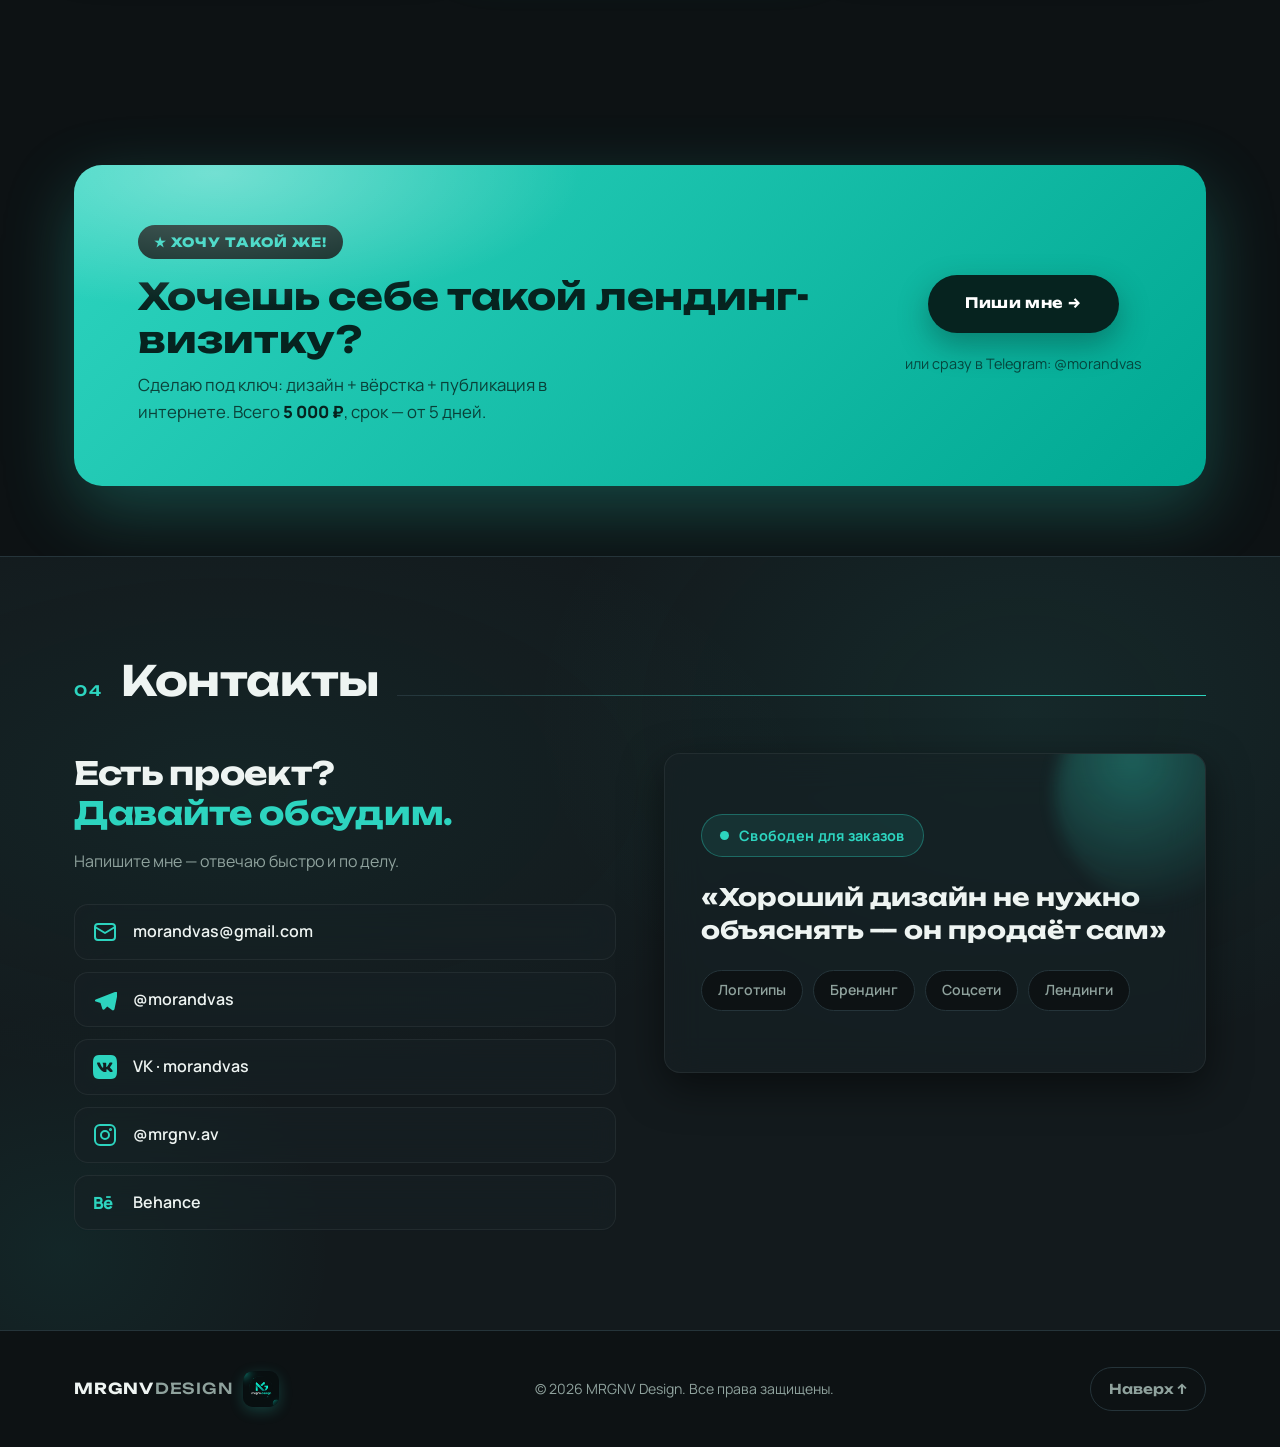
==== commit 5df0656b: "Добавление анимаций и микро-взаимодействий: параллакс, hover-эффекты, загрузочный экран" ====
--- a/index.html
+++ b/index.html
@@ -1,6 +1,19 @@
 <!DOCTYPE html>
 <html lang="ru">
 <head>
+  <!-- Загрузочный экран -->
+  <div id="loader" class="loader">
+    <div class="loader__container">
+      <div class="loader__logo">
+        <span class="loader__letter">M</span>
+        <span class="loader__shine"></span>
+      </div>
+      <div class="loader__text">MRGNV<span>DESIGN</span></div>
+      <div class="loader__progress">
+        <div class="loader__bar"></div>
+      </div>
+    </div>
+  </div>
   <meta charset="UTF-8">
   <meta name="viewport" content="width=device-width, initial-scale=1.0">
   <title>MRGNV Design — графический дизайн</title>
@@ -18,17 +31,91 @@
   <meta property="og:locale" content="ru_RU">
   <meta name="twitter:card" content="summary_large_image">
 
-  <!-- Шрифты -->
-  <link rel="preconnect" href="https://fonts.googleapis.com">
+  <!-- Шрифты: preconnect и preload для производительности -->
+  <link rel="preconnect" href="https://fonts.googleapis.com" crossorigin>
   <link rel="preconnect" href="https://fonts.gstatic.com" crossorigin>
-  <link href="https://fonts.googleapis.com/css2?family=Unbounded:wght@400;500;600;700;800&family=Manrope:wght@400;500;600;700;800&display=swap" rel="stylesheet">
-
-  <!-- Стили -->
-  <link rel="stylesheet" href="css/style.css">
-
-  <!-- Favicon (логотип) -->
+  <link rel="preload" href="https://fonts.googleapis.com/css2?family=Unbounded:wght@400;500;600;700;800&display=swap" as="style" onload="this.onload=null;this.rel='stylesheet'">
+  <link rel="preload" href="https://fonts.googleapis.com/css2?family=Manrope:wght@400;500;600;700;800&display=swap" as="style" onload="this.onload=null;this.rel='stylesheet'">
+  <noscript><link href="https://fonts.googleapis.com/css2?family=Unbounded:wght@400;500;600;700;800&family=Manrope:wght@400;500;600;700;800&display=swap" rel="stylesheet"></noscript>
+
+  <!-- Критические стили для быстрой загрузки -->
+  <style>
+    /* Critical CSS - минимальные стили для первого рендера */
+    :root {
+      --bg: #0d1214;
+      --text: #eef4f2;
+      --accent: #2dd4bf;
+      --font: "Manrope", "Segoe UI", Arial, sans-serif;
+    }
+    
+    * { box-sizing: border-box; }
+    body {
+      margin: 0;
+      font-family: var(--font);
+      background: var(--bg);
+      color: var(--text);
+      line-height: 1.6;
+    }
+    
+    .container {
+      max-width: 1200px;
+      margin: 0 auto;
+      padding: 0 20px;
+    }
+    
+    .logo {
+      display: flex;
+      align-items: center;
+      gap: 8px;
+      color: inherit;
+      text-decoration: none;
+    }
+    
+    .btn {
+      display: inline-block;
+      padding: 12px 24px;
+      border-radius: 8px;
+      text-decoration: none;
+      font-weight: 600;
+      transition: all 0.3s ease;
+      cursor: pointer;
+      border: none;
+    }
+    
+    .btn--primary {
+      background: var(--accent);
+      color: #0d1214;
+    }
+    
+    @media (max-width: 768px) {
+      .hero__title { font-size: 2rem; }
+      .section__title { font-size: 1.75rem; }
+    }
+  </style>
+  
+  <!-- Основные стили с асинхронной загрузкой -->
+  <link rel="preload" href="css/style.css" as="style" onload="this.onload=null;this.rel='stylesheet'">
+  <noscript><link rel="stylesheet" href="css/style.css"></noscript>
+
+  <!-- Favicon (логотип) с оптимизацией и WebP поддержка -->
   <link rel="icon" href="img/logo.png">
   <link rel="apple-touch-icon" href="img/apple-touch-icon.png">
+  <link rel="preload" href="img/logo.png" as="image">
+  
+  <!-- Picture для WebP поддержки изображений -->
+  <link rel="preload" href="img/logo.webp" as="image" type="image/webp">
+  
+  <!-- Script для автоматического переключения на WebP -->
+  <script>
+    function supportsWebP() {
+      const canvas = document.createElement('canvas');
+      return canvas.toDataURL('image/webp').indexOf('data:image/webp') === 0;
+    }
+    
+    if (supportsWebP()) {
+      document.documentElement.classList.add('webp');
+    }
+  </script>
   <meta name="theme-color" content="#0d1214">
 </head>
 <body>
@@ -37,7 +124,7 @@
   <header class="header" id="header">
     <div class="container header__inner">
       <a href="#hero" class="logo" aria-label="MRGNV Design — на главную">
-        <img src="img/logo.png" alt="Логотип MRGNV Design" class="logo__img" width="38" height="38">
+        <img src="img/logo.png" alt="Логотип MRGNV Design" class="logo__img" width="38" height="38" loading="lazy">
         <span class="logo__text">MRGNV<em>DESIGN</em></span>
       </a>
 
@@ -61,13 +148,13 @@
     <div class="hero__spotlight" aria-hidden="true"></div>
 
     <div class="hero__shapes" aria-hidden="true">
-      <span class="shape shape--1" data-depth="26"><span class="shape__core"></span></span>
-      <span class="shape shape--2" data-depth="38"><span class="shape__core"></span></span>
-      <span class="shape shape--3" data-depth="22"><span class="shape__core"></span></span>
-      <span class="shape shape--4" data-depth="46"><span class="shape__core"></span></span>
-    </div>
-
-    <div class="hero__blob" aria-hidden="true">
+      <span class="shape shape--1" data-depth="26" data-parallax><span class="shape__core"></span></span>
+      <span class="shape shape--2" data-depth="38" data-parallax><span class="shape__core"></span></span>
+      <span class="shape shape--3" data-depth="22" data-parallax><span class="shape__core"></span></span>
+      <span class="shape shape--4" data-depth="46" data-parallax><span class="shape__core"></span></span>
+    </div>
+
+    <div class="hero__blob" aria-hidden="true" data-parallax-speed="0.3">
       <svg viewBox="0 0 520 520" xmlns="http://www.w3.org/2000/svg">
         <defs>
           <linearGradient id="blobGrad" x1="0%" y1="0%" x2="100%" y2="100%">
@@ -97,9 +184,21 @@
       <i class="hero__particle" style="--x:55%;--y:7%;--s:5px;--d:10s;--dl:3s"></i>
     </div>
 
-    <div class="hero__badge-spin" aria-hidden="true">
-      <span class="hero__badge-ring">D</span>
-    </div>
+        <div class="hero__badge-spin" aria-hidden="true">
+          <span class="hero__badge-ring">D</span>
+        </div>
+
+        <!-- Ленивые изображения для портфолио -->
+        <div class="portfolio-grid" style="display: none;">
+          <!-- Пример структуры для будущих работ -->
+          <figure class="work-card" data-category="branding">
+            <img src="img/work-1.jpg" alt="Проект 1" loading="lazy" width="400" height="300">
+            <figcaption>
+              <h3 class="work-card__title">Название проекта</h3>
+              <span class="work-card__cat">Брендинг</span>
+            </figcaption>
+          </figure>
+        </div>
 
     <!-- Оффер-пилюля прямо под большой «M» (только широкие экраны) -->
     <div class="hero__offer">
@@ -144,7 +243,6 @@
 
     <div class="hero__stats">
       <div class="stat"><strong>60+</strong><span>проектов</span></div>
-      <div class="stat"><strong>5 лет</strong><span>в дизайне</span></div>
       <div class="stat"><strong>100%</strong><span>вовлечённость</span></div>
     </div>
   </section>
@@ -307,7 +405,7 @@
         <div class="cta__text">
           <span class="cta__tag">★ Хочу такой же!</span>
           <h2 class="cta__title">Хочешь себе такой лендинг-визитку?</h2>
-          <p class="cta__sub">Сделаю под ключ: дизайн + вёрстка + публикация в интернете. Всего <strong>5&nbsp;000&nbsp;₽</strong>, срок — от 3&nbsp;дней.</p>
+          <p class="cta__sub">Сделаю под ключ: дизайн + вёрстка + публикация в интернете. Всего <strong>5&nbsp;000&nbsp;₽</strong>, срок — от 5&nbsp;дней.</p>
         </div>
         <div class="cta__actions">
           <a class="btn cta__btn" href="#contacts">Пиши мне →</a>
@@ -398,7 +496,7 @@
   <footer class="footer">
     <div class="container footer__inner">
       <a href="#hero" class="logo logo--footer" aria-label="MRGNV Design — наверх">
-        <img src="img/logo.png" alt="Логотип MRGNV Design" class="logo__img" width="36" height="36">
+        <img src="img/logo.png" alt="Логотип MRGNV Design" class="logo__img" width="36" height="36" loading="lazy">
         <span class="logo__text">MRGNV<em>DESIGN</em></span>
       </a>
       <p class="footer__copy">© <span id="year">2025</span> MRGNV Design. Все права защищены.</p>
@@ -408,5 +506,20 @@
 
   <!-- Скрипты -->
   <script src="js/main.js"></script>
+  
+  <!-- Регистрация Service Worker -->
+  <script>
+    if ('serviceWorker' in navigator) {
+      window.addEventListener('load', () => {
+        navigator.serviceWorker.register('/js/sw.js')
+          .then(registration => {
+            console.log('ServiceWorker registration successful with scope: ', registration.scope);
+          })
+          .catch(error => {
+            console.log('ServiceWorker registration failed: ', error);
+          });
+      });
+    }
+  </script>
 </body>
 </html>
--- a/css/style.css
+++ b/css/style.css
@@ -2,6 +2,16 @@
    MRGNV Design — стили лендинга v2
    Акцент: бирюзовый #2dd4bf
    ═══════════════════════════════════════════════ */
+
+/* WebP поддержка для изображений */
+.webp .logo__img {
+  content: url('../img/logo.webp');
+}
+
+.webp .hero__logomark .logomark__letter {
+  background: url('../img/logo.webp') no-repeat center;
+  background-size: contain;
+}
 
 /* ── Переменные ─────────────────────────────── */
 :root {
@@ -26,6 +36,102 @@
   --ease:      cubic-bezier(0.22, 1, 0.36, 1);
 }
 
+/* ── Загрузочный экран ───────────────────────── */
+.loader {
+  position: fixed;
+  top: 0;
+  left: 0;
+  width: 100%;
+  height: 100%;
+  background: var(--bg);
+  z-index: 9999;
+  display: flex;
+  align-items: center;
+  justify-content: center;
+  transition: opacity 0.6s ease, visibility 0.6s ease;
+}
+
+.loader.hidden {
+  opacity: 0;
+  visibility: hidden;
+}
+
+.loader__container {
+  text-align: center;
+}
+
+.loader__logo {
+  position: relative;
+  width: 80px;
+  height: 80px;
+  margin: 0 auto 20px;
+}
+
+.loader__letter {
+  display: inline-block;
+  font-family: var(--font-display);
+  font-size: 3rem;
+  font-weight: 800;
+  color: var(--accent);
+  position: relative;
+  animation: letterPulse 2s ease-in-out infinite;
+}
+
+.loader__shine {
+  position: absolute;
+  top: -10px;
+  left: -10px;
+  right: -10px;
+  bottom: -10px;
+  background: linear-gradient(45deg, transparent, rgba(45, 212, 191, 0.3), transparent);
+  border-radius: 50%;
+  animation: shineRotate 3s linear infinite;
+}
+
+@keyframes letterPulse {
+  0%, 100% { transform: scale(1); opacity: 1; }
+  50% { transform: scale(1.1); opacity: 0.8; }
+}
+
+@keyframes shineRotate {
+  0% { transform: rotate(0deg); }
+  100% { transform: rotate(360deg); }
+}
+
+.loader__text {
+  font-family: var(--font-display);
+  font-size: 1.2rem;
+  font-weight: 600;
+  color: var(--text);
+  margin-bottom: 30px;
+  letter-spacing: 0.1em;
+}
+
+.loader__text em {
+  color: var(--accent);
+}
+
+.loader__progress {
+  width: 200px;
+  height: 4px;
+  background: var(--surface);
+  border-radius: 2px;
+  overflow: hidden;
+}
+
+.loader__bar {
+  height: 100%;
+  background: linear-gradient(90deg, var(--accent), var(--accent-2));
+  border-radius: 2px;
+  animation: loadingProgress 2s ease-in-out infinite;
+}
+
+@keyframes loadingProgress {
+  0% { width: 0%; }
+  50% { width: 70%; }
+  100% { width: 100%; }
+}
+
 /* ── Сброс и база ───────────────────────────── */
 *,
 *::before,
@@ -88,6 +194,35 @@
   border-radius: 14px;
   border: 1px solid transparent;
   cursor: pointer;
+  position: relative;
+  overflow: hidden;
+  transition: all 0.3s var(--ease);
+}
+
+.btn::before {
+  content: '';
+  position: absolute;
+  top: 0;
+  left: -100%;
+  width: 100%;
+  height: 100%;
+  background: linear-gradient(90deg, transparent, rgba(255,255,255,0.2), transparent);
+  transition: left 0.5s;
+}
+
+.btn:hover::before {
+  left: 100%;
+}
+
+.btn:hover {
+  transform: translateY(-2px);
+  box-shadow: 0 8px 25px rgba(45, 212, 191, 0.3);
+}
+
+.btn:active {
+  transform: translateY(0);
+  box-shadow: 0 4px 15px rgba(45, 212, 191, 0.2);
+}
   transition: transform 0.25s var(--ease), background 0.25s var(--ease),
               color 0.25s var(--ease), box-shadow 0.25s var(--ease),
               border-color 0.25s var(--ease);
@@ -189,9 +324,35 @@
   padding: 10px 15px;
   border-radius: 10px;
   color: var(--muted);
-  transition: color 0.2s ease, background 0.2s ease;
-}
-.nav__link:hover { color: var(--text); background: var(--surface); }
+  transition: all 0.3s var(--ease);
+  position: relative;
+  overflow: hidden;
+}
+
+.nav__link::before {
+  content: '';
+  position: absolute;
+  top: 0;
+  left: -100%;
+  width: 100%;
+  height: 100%;
+  background: linear-gradient(90deg, transparent, rgba(45, 212, 191, 0.1), transparent);
+  transition: left 0.5s;
+}
+
+.nav__link:hover {
+  color: var(--text);
+  background: var(--surface);
+  transform: translateX(2px);
+}
+
+.nav__link:hover::before {
+  left: 100%;
+}
+
+.nav__link:active {
+  transform: translateX(0);
+}
 .nav__link.is-active { color: var(--accent); }
 
 .nav__cta {
@@ -776,7 +937,18 @@
   overflow: hidden;
   backdrop-filter: blur(14px) saturate(1.3);
   -webkit-backdrop-filter: blur(14px) saturate(1.3);
-  transition: border-color 0.3s ease, transform 0.3s var(--ease), box-shadow 0.3s var(--ease);
+  transition: all 0.4s var(--ease);
+}
+
+.service-card::before {
+  content: '';
+  position: absolute;
+  top: 0;
+  left: -100%;
+  width: 100%;
+  height: 100%;
+  background: linear-gradient(90deg, transparent, rgba(45, 212, 191, 0.1), transparent);
+  transition: left 0.6s;
 }
 .service-card::after {
   content: "";
@@ -792,7 +964,7 @@
 
 .service-card:hover {
   border-color: var(--border-2);
-  transform: translateY(-6px);
+  transform: translateY(-8px) scale(1.02);
   box-shadow: var(--shadow);
 }
 
--- a/css/style.css
+++ b/css/style.css
@@ -2,6 +2,16 @@
    MRGNV Design — стили лендинга v2
    Акцент: бирюзовый #2dd4bf
    ═══════════════════════════════════════════════ */
+
+/* WebP поддержка для изображений */
+.webp .logo__img {
+  content: url('../img/logo.webp');
+}
+
+.webp .hero__logomark .logomark__letter {
+  background: url('../img/logo.webp') no-repeat center;
+  background-size: contain;
+}
 
 /* ── Переменные ─────────────────────────────── */
 :root {
@@ -26,6 +36,102 @@
   --ease:      cubic-bezier(0.22, 1, 0.36, 1);
 }
 
+/* ── Загрузочный экран ───────────────────────── */
+.loader {
+  position: fixed;
+  top: 0;
+  left: 0;
+  width: 100%;
+  height: 100%;
+  background: var(--bg);
+  z-index: 9999;
+  display: flex;
+  align-items: center;
+  justify-content: center;
+  transition: opacity 0.6s ease, visibility 0.6s ease;
+}
+
+.loader.hidden {
+  opacity: 0;
+  visibility: hidden;
+}
+
+.loader__container {
+  text-align: center;
+}
+
+.loader__logo {
+  position: relative;
+  width: 80px;
+  height: 80px;
+  margin: 0 auto 20px;
+}
+
+.loader__letter {
+  display: inline-block;
+  font-family: var(--font-display);
+  font-size: 3rem;
+  font-weight: 800;
+  color: var(--accent);
+  position: relative;
+  animation: letterPulse 2s ease-in-out infinite;
+}
+
+.loader__shine {
+  position: absolute;
+  top: -10px;
+  left: -10px;
+  right: -10px;
+  bottom: -10px;
+  background: linear-gradient(45deg, transparent, rgba(45, 212, 191, 0.3), transparent);
+  border-radius: 50%;
+  animation: shineRotate 3s linear infinite;
+}
+
+@keyframes letterPulse {
+  0%, 100% { transform: scale(1); opacity: 1; }
+  50% { transform: scale(1.1); opacity: 0.8; }
+}
+
+@keyframes shineRotate {
+  0% { transform: rotate(0deg); }
+  100% { transform: rotate(360deg); }
+}
+
+.loader__text {
+  font-family: var(--font-display);
+  font-size: 1.2rem;
+  font-weight: 600;
+  color: var(--text);
+  margin-bottom: 30px;
+  letter-spacing: 0.1em;
+}
+
+.loader__text em {
+  color: var(--accent);
+}
+
+.loader__progress {
+  width: 200px;
+  height: 4px;
+  background: var(--surface);
+  border-radius: 2px;
+  overflow: hidden;
+}
+
+.loader__bar {
+  height: 100%;
+  background: linear-gradient(90deg, var(--accent), var(--accent-2));
+  border-radius: 2px;
+  animation: loadingProgress 2s ease-in-out infinite;
+}
+
+@keyframes loadingProgress {
+  0% { width: 0%; }
+  50% { width: 70%; }
+  100% { width: 100%; }
+}
+
 /* ── Сброс и база ───────────────────────────── */
 *,
 *::before,
@@ -88,6 +194,35 @@
   border-radius: 14px;
   border: 1px solid transparent;
   cursor: pointer;
+  position: relative;
+  overflow: hidden;
+  transition: all 0.3s var(--ease);
+}
+
+.btn::before {
+  content: '';
+  position: absolute;
+  top: 0;
+  left: -100%;
+  width: 100%;
+  height: 100%;
+  background: linear-gradient(90deg, transparent, rgba(255,255,255,0.2), transparent);
+  transition: left 0.5s;
+}
+
+.btn:hover::before {
+  left: 100%;
+}
+
+.btn:hover {
+  transform: translateY(-2px);
+  box-shadow: 0 8px 25px rgba(45, 212, 191, 0.3);
+}
+
+.btn:active {
+  transform: translateY(0);
+  box-shadow: 0 4px 15px rgba(45, 212, 191, 0.2);
+}
   transition: transform 0.25s var(--ease), background 0.25s var(--ease),
               color 0.25s var(--ease), box-shadow 0.25s var(--ease),
               border-color 0.25s var(--ease);
@@ -189,9 +324,35 @@
   padding: 10px 15px;
   border-radius: 10px;
   color: var(--muted);
-  transition: color 0.2s ease, background 0.2s ease;
-}
-.nav__link:hover { color: var(--text); background: var(--surface); }
+  transition: all 0.3s var(--ease);
+  position: relative;
+  overflow: hidden;
+}
+
+.nav__link::before {
+  content: '';
+  position: absolute;
+  top: 0;
+  left: -100%;
+  width: 100%;
+  height: 100%;
+  background: linear-gradient(90deg, transparent, rgba(45, 212, 191, 0.1), transparent);
+  transition: left 0.5s;
+}
+
+.nav__link:hover {
+  color: var(--text);
+  background: var(--surface);
+  transform: translateX(2px);
+}
+
+.nav__link:hover::before {
+  left: 100%;
+}
+
+.nav__link:active {
+  transform: translateX(0);
+}
 .nav__link.is-active { color: var(--accent); }
 
 .nav__cta {
@@ -776,7 +937,18 @@
   overflow: hidden;
   backdrop-filter: blur(14px) saturate(1.3);
   -webkit-backdrop-filter: blur(14px) saturate(1.3);
-  transition: border-color 0.3s ease, transform 0.3s var(--ease), box-shadow 0.3s var(--ease);
+  transition: all 0.4s var(--ease);
+}
+
+.service-card::before {
+  content: '';
+  position: absolute;
+  top: 0;
+  left: -100%;
+  width: 100%;
+  height: 100%;
+  background: linear-gradient(90deg, transparent, rgba(45, 212, 191, 0.1), transparent);
+  transition: left 0.6s;
 }
 .service-card::after {
   content: "";
@@ -792,7 +964,7 @@
 
 .service-card:hover {
   border-color: var(--border-2);
-  transform: translateY(-6px);
+  transform: translateY(-8px) scale(1.02);
   box-shadow: var(--shadow);
 }
 
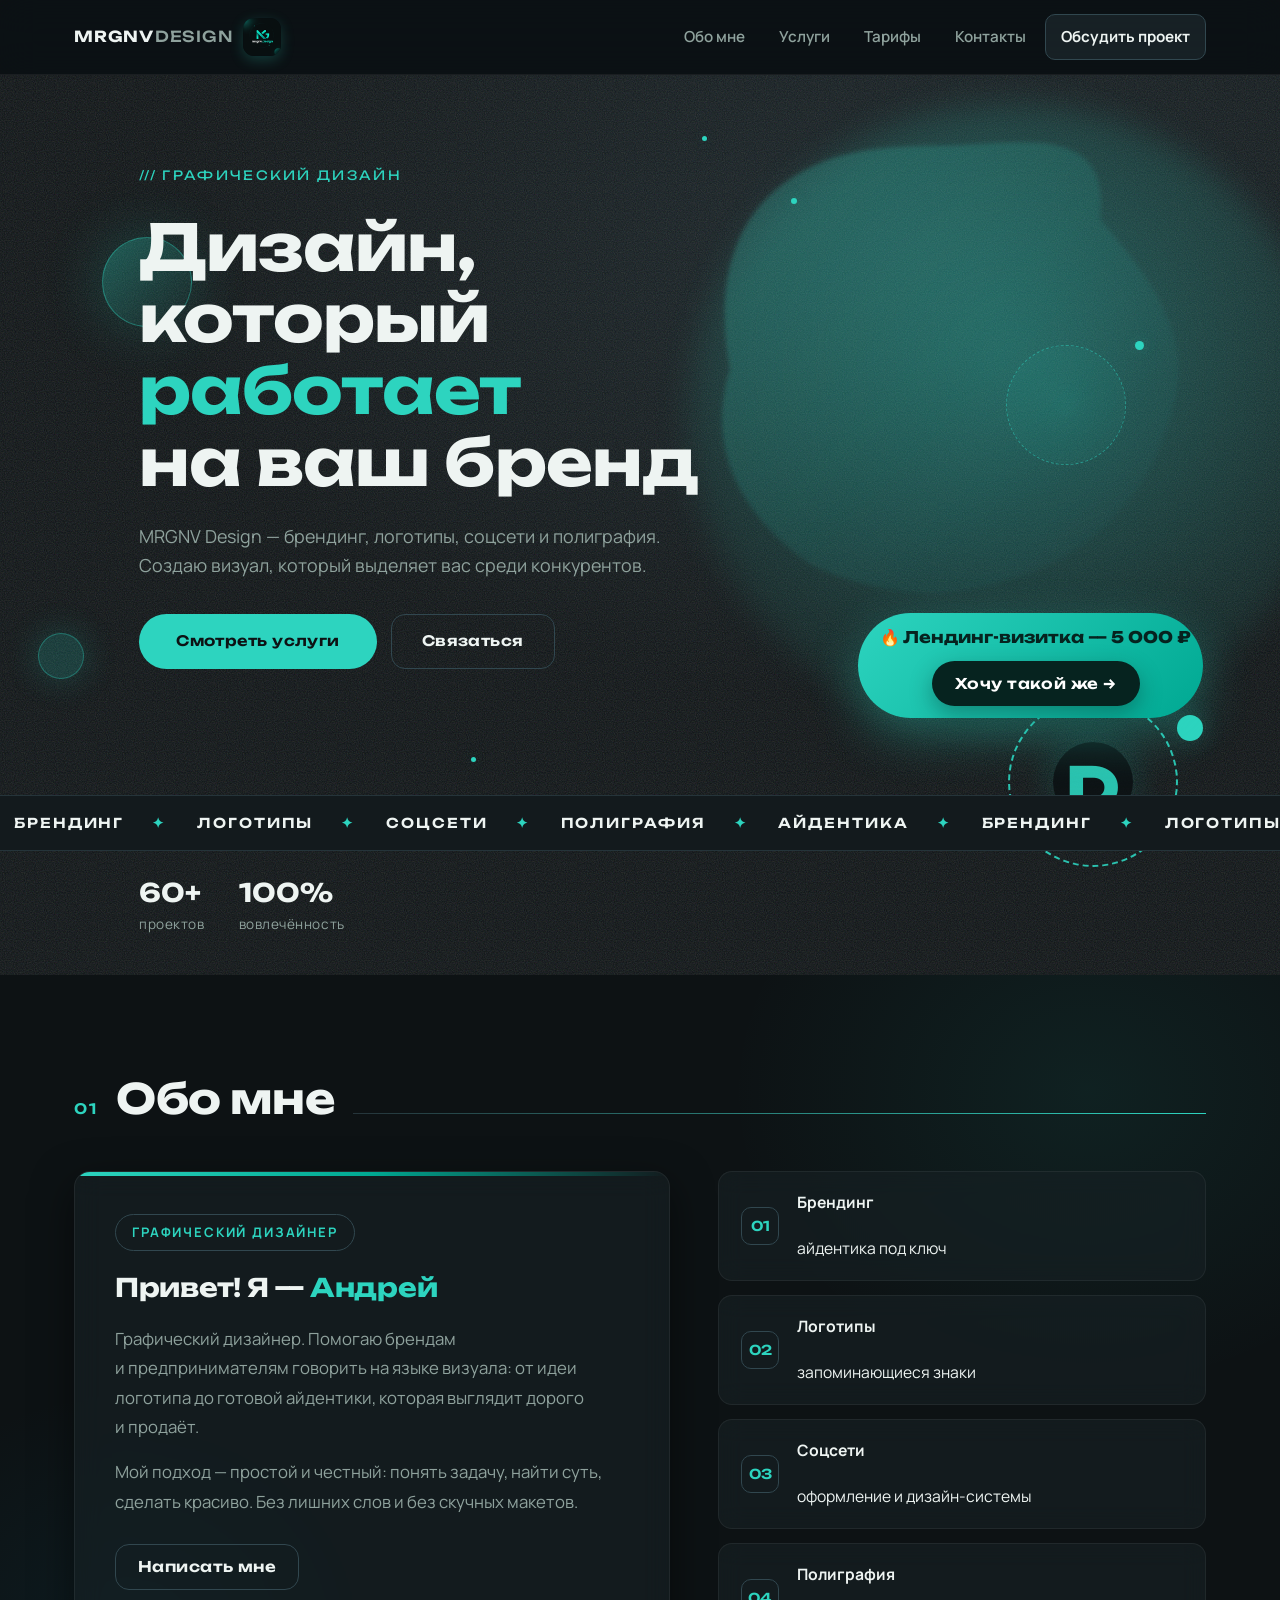
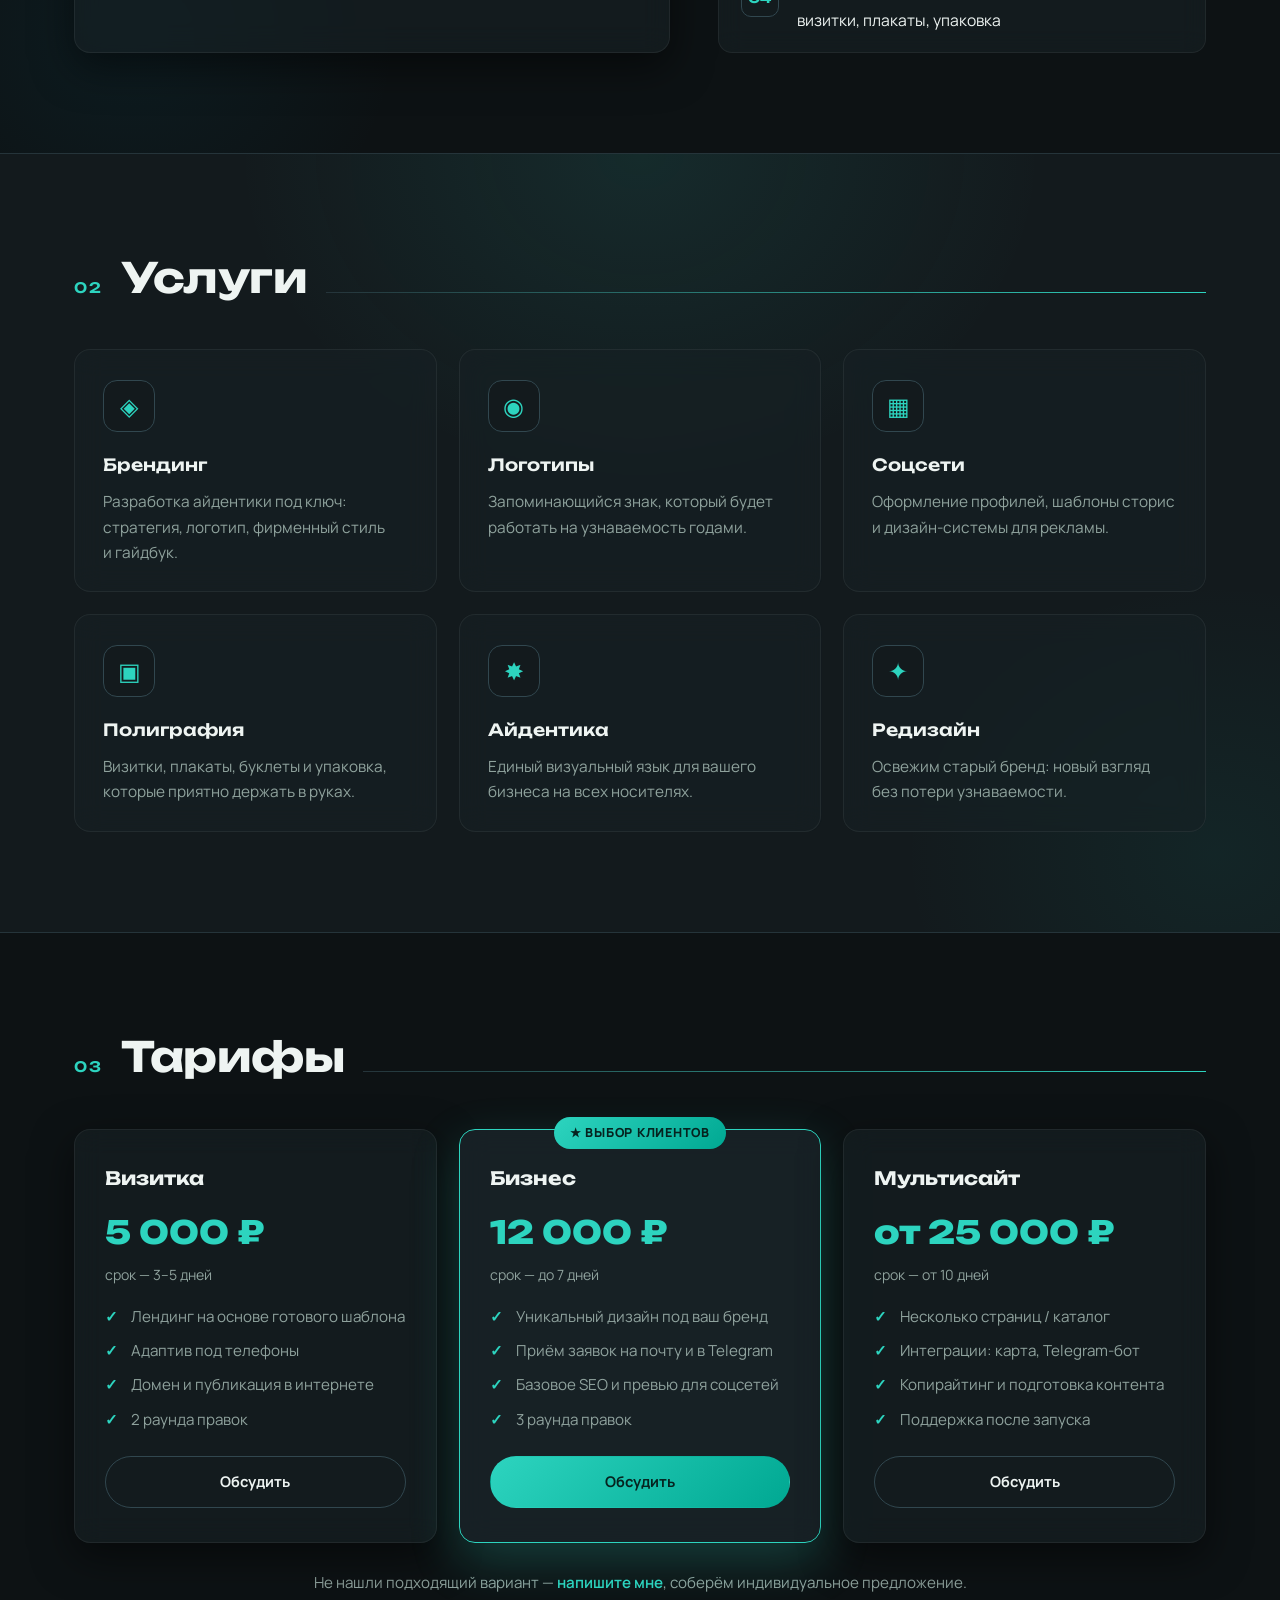
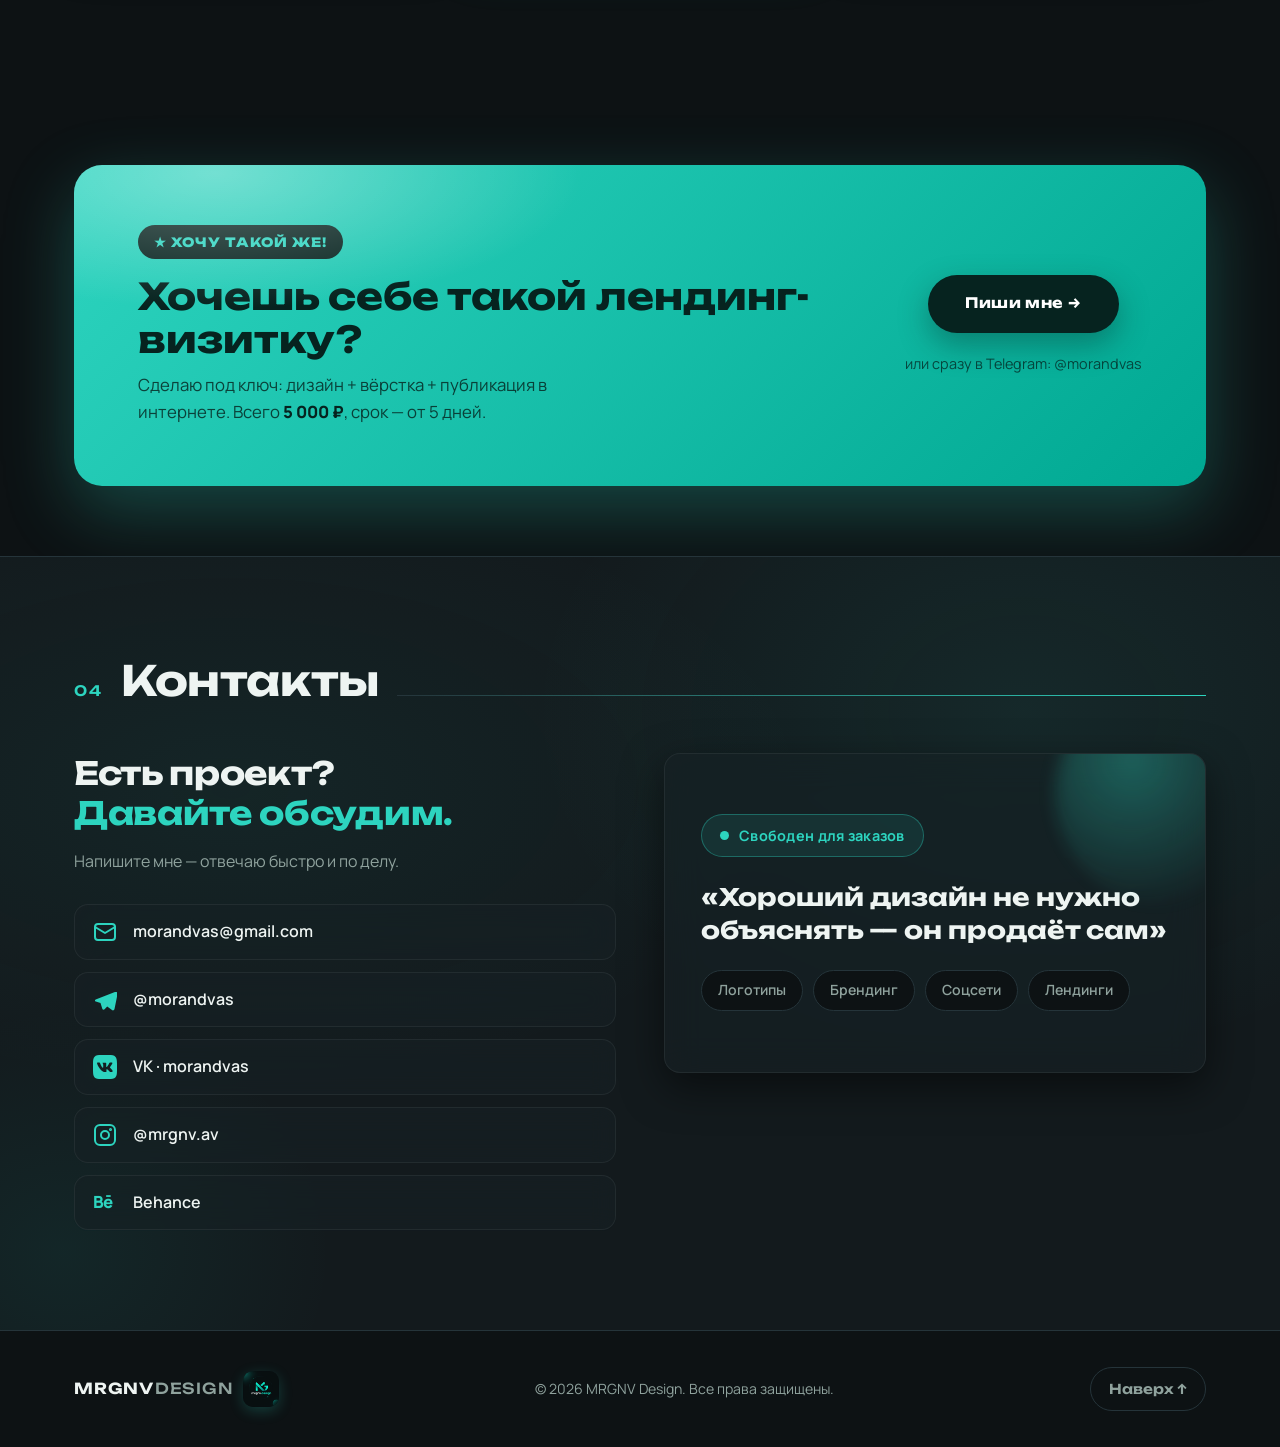
==== commit c6931716: "Добавление Open Graph изображения для превью при partage" ====
--- a/index.html
+++ b/index.html
@@ -38,6 +38,19 @@
   <link rel="preload" href="https://fonts.googleapis.com/css2?family=Manrope:wght@400;500;600;700;800&display=swap" as="style" onload="this.onload=null;this.rel='stylesheet'">
   <noscript><link href="https://fonts.googleapis.com/css2?family=Unbounded:wght@400;500;600;700;800&family=Manrope:wght@400;500;600;700;800&display=swap" rel="stylesheet"></noscript>
 
+  <!-- Open Graph и Twitter Card для превью при partage -->
+  <meta property="og:image:width" content="1200">
+  <meta property="og:image:height" content="630">
+  <meta property="og:type" content="website">
+  <meta property="og:title" content="MRGNV Design — графический дизайн">
+  <meta property="og:description" content="Брендинг, логотипы и графический дизайн, который работает на ваш бизнес">
+  <meta property="og:url" content="https://mrgnvav.github.io/mrgnv-design/">
+  <meta property="og:image" content="https://mrgnvav.github.io/mrgnv-design/img/og-cover.svg">
+  <meta name="twitter:card" content="summary_large_image">
+  <meta name="twitter:title" content="MRGNV Design — графический дизайн">
+  <meta name="twitter:description" content="Брендинг, логотипы и графический дизайн">
+  <meta name="twitter:image" content="https://mrgnvav.github.io/mrgnv-design/img/og-cover.svg">
+
   <!-- Критические стили для быстрой загрузки -->
   <style>
     /* Critical CSS - минимальные стили для первого рендера */
@@ -97,10 +110,13 @@
   <link rel="preload" href="css/style.css" as="style" onload="this.onload=null;this.rel='stylesheet'">
   <noscript><link rel="stylesheet" href="css/style.css"></noscript>
 
-  <!-- Favicon (логотип) с оптимизацией и WebP поддержка -->
+  <!-- Favicon и иконки -->
   <link rel="icon" href="img/logo.png">
   <link rel="apple-touch-icon" href="img/apple-touch-icon.png">
   <link rel="preload" href="img/logo.png" as="image">
+  
+  <!-- Open Graph изображение для превью -->
+  <link rel="preload" href="img/og-cover.svg" as="image">
   
   <!-- Picture для WebP поддержки изображений -->
   <link rel="preload" href="img/logo.webp" as="image" type="image/webp">
--- a/css/style.css
+++ b/css/style.css
@@ -3,7 +3,7 @@
    Акцент: бирюзовый #2dd4bf
    ═══════════════════════════════════════════════ */
 
-/* WebP поддержка для изображений */
+/* WebP и SVG поддержка для изображений */
 .webp .logo__img {
   content: url('../img/logo.webp');
 }
@@ -11,6 +11,35 @@
 .webp .hero__logomark .logomark__letter {
   background: url('../img/logo.webp') no-repeat center;
   background-size: contain;
+}
+
+/* Оптимизация для Open Graph изображения */
+.og-cover {
+  width: 1200px;
+  height: 630px;
+  background: linear-gradient(135deg, #0d1214 0%, #1a2332 100%);
+  display: flex;
+  flex-direction: column;
+  align-items: center;
+  justify-content: center;
+  position: relative;
+  overflow: hidden;
+}
+
+.og-cover::before {
+  content: '';
+  position: absolute;
+  top: -50%;
+  left: -50%;
+  width: 200%;
+  height: 200%;
+  background: radial-gradient(circle, rgba(45, 212, 191, 0.1) 0%, transparent 70%);
+  animation: ogPulse 4s ease-in-out infinite;
+}
+
+@keyframes ogPulse {
+  0%, 100% { transform: scale(1); opacity: 0.5; }
+  50% { transform: scale(1.1); opacity: 0.8; }
 }
 
 /* ── Переменные ─────────────────────────────── */
--- a/css/style.css
+++ b/css/style.css
@@ -3,7 +3,7 @@
    Акцент: бирюзовый #2dd4bf
    ═══════════════════════════════════════════════ */
 
-/* WebP поддержка для изображений */
+/* WebP и SVG поддержка для изображений */
 .webp .logo__img {
   content: url('../img/logo.webp');
 }
@@ -11,6 +11,35 @@
 .webp .hero__logomark .logomark__letter {
   background: url('../img/logo.webp') no-repeat center;
   background-size: contain;
+}
+
+/* Оптимизация для Open Graph изображения */
+.og-cover {
+  width: 1200px;
+  height: 630px;
+  background: linear-gradient(135deg, #0d1214 0%, #1a2332 100%);
+  display: flex;
+  flex-direction: column;
+  align-items: center;
+  justify-content: center;
+  position: relative;
+  overflow: hidden;
+}
+
+.og-cover::before {
+  content: '';
+  position: absolute;
+  top: -50%;
+  left: -50%;
+  width: 200%;
+  height: 200%;
+  background: radial-gradient(circle, rgba(45, 212, 191, 0.1) 0%, transparent 70%);
+  animation: ogPulse 4s ease-in-out infinite;
+}
+
+@keyframes ogPulse {
+  0%, 100% { transform: scale(1); opacity: 0.5; }
+  50% { transform: scale(1.1); opacity: 0.8; }
 }
 
 /* ── Переменные ─────────────────────────────── */
